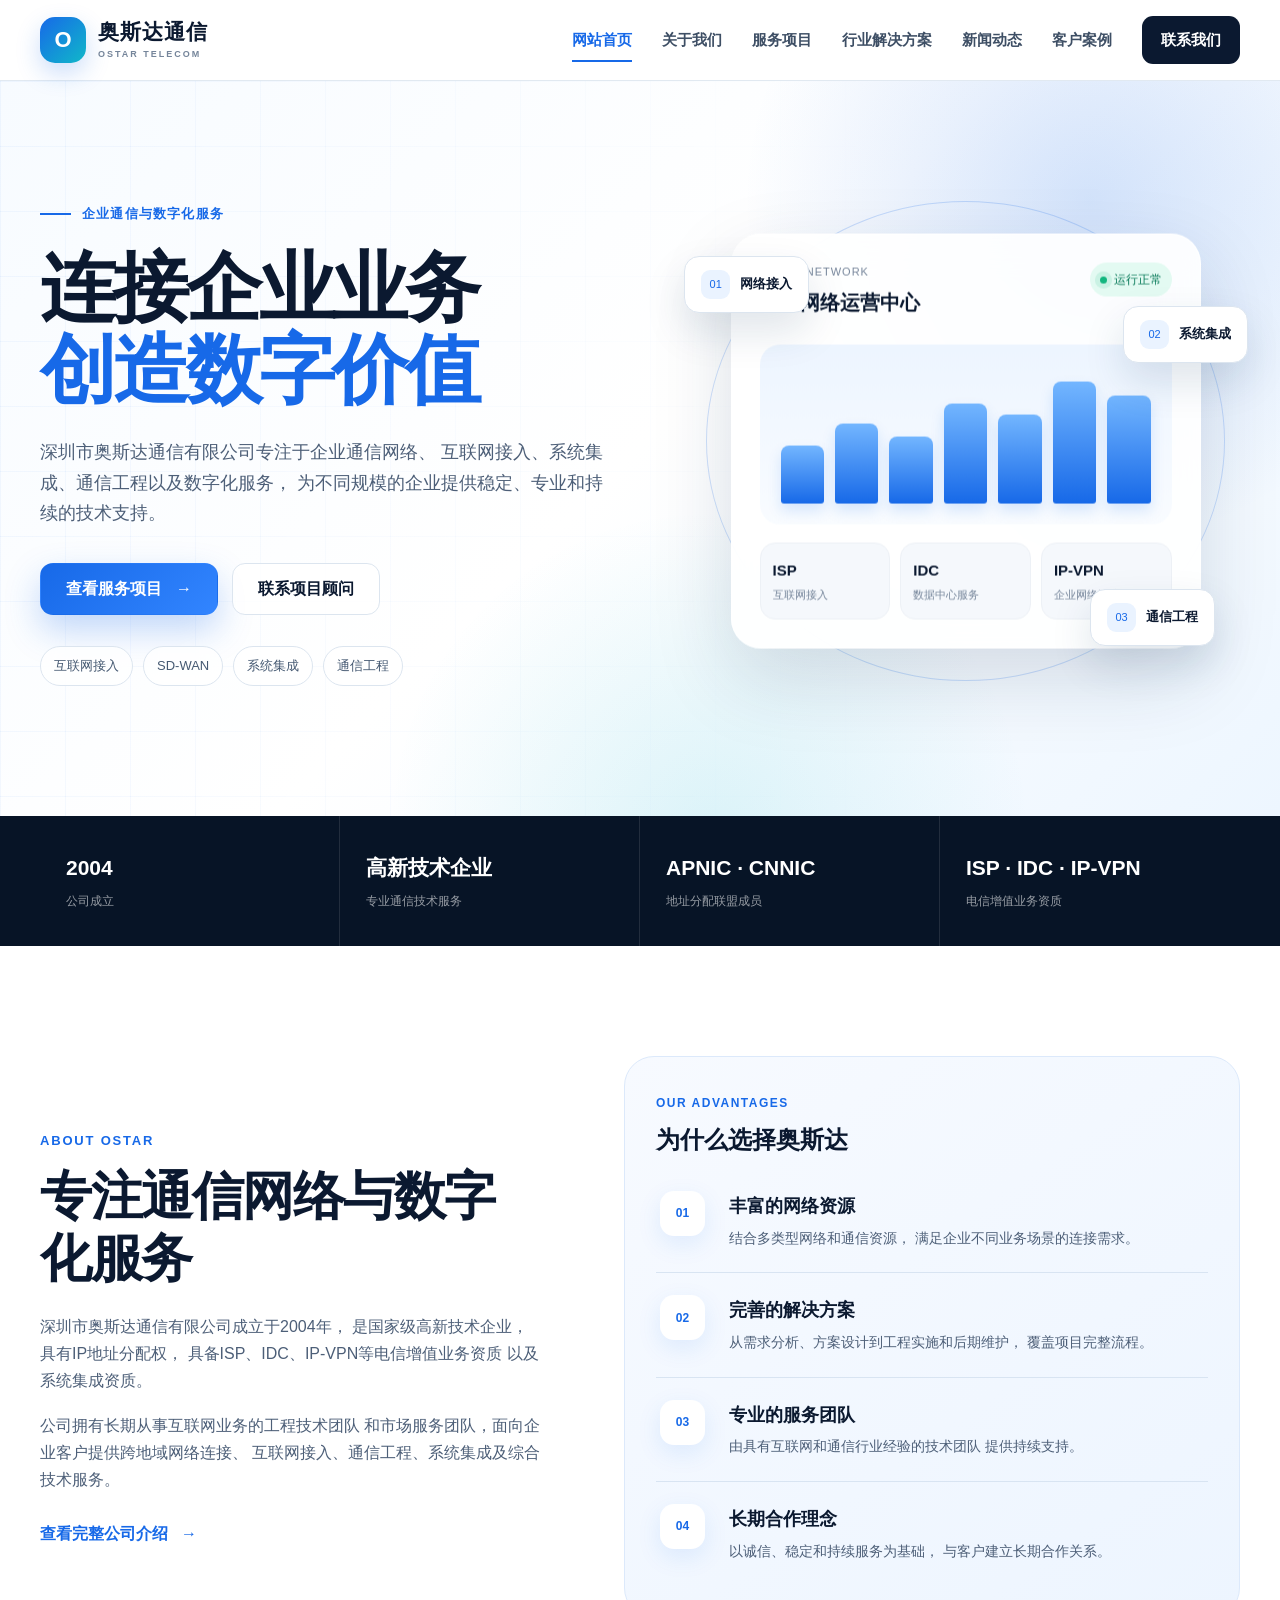
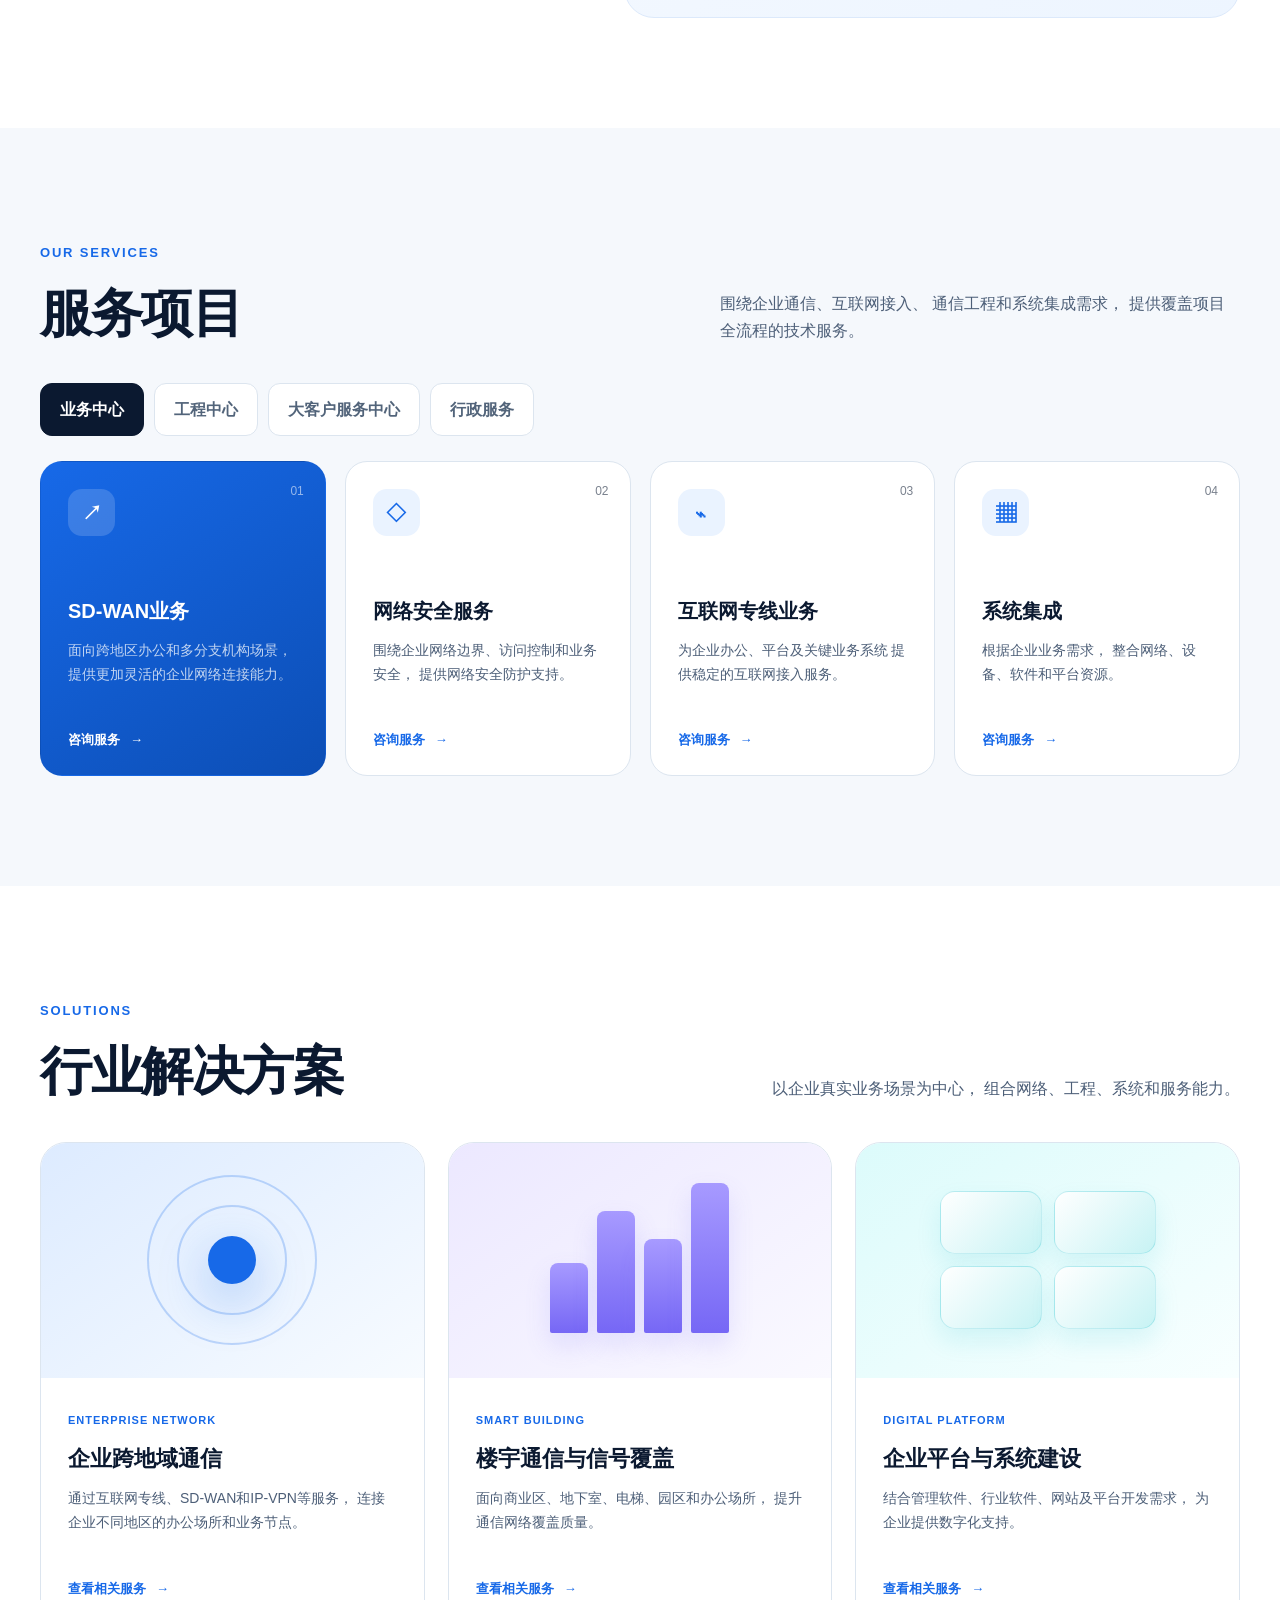
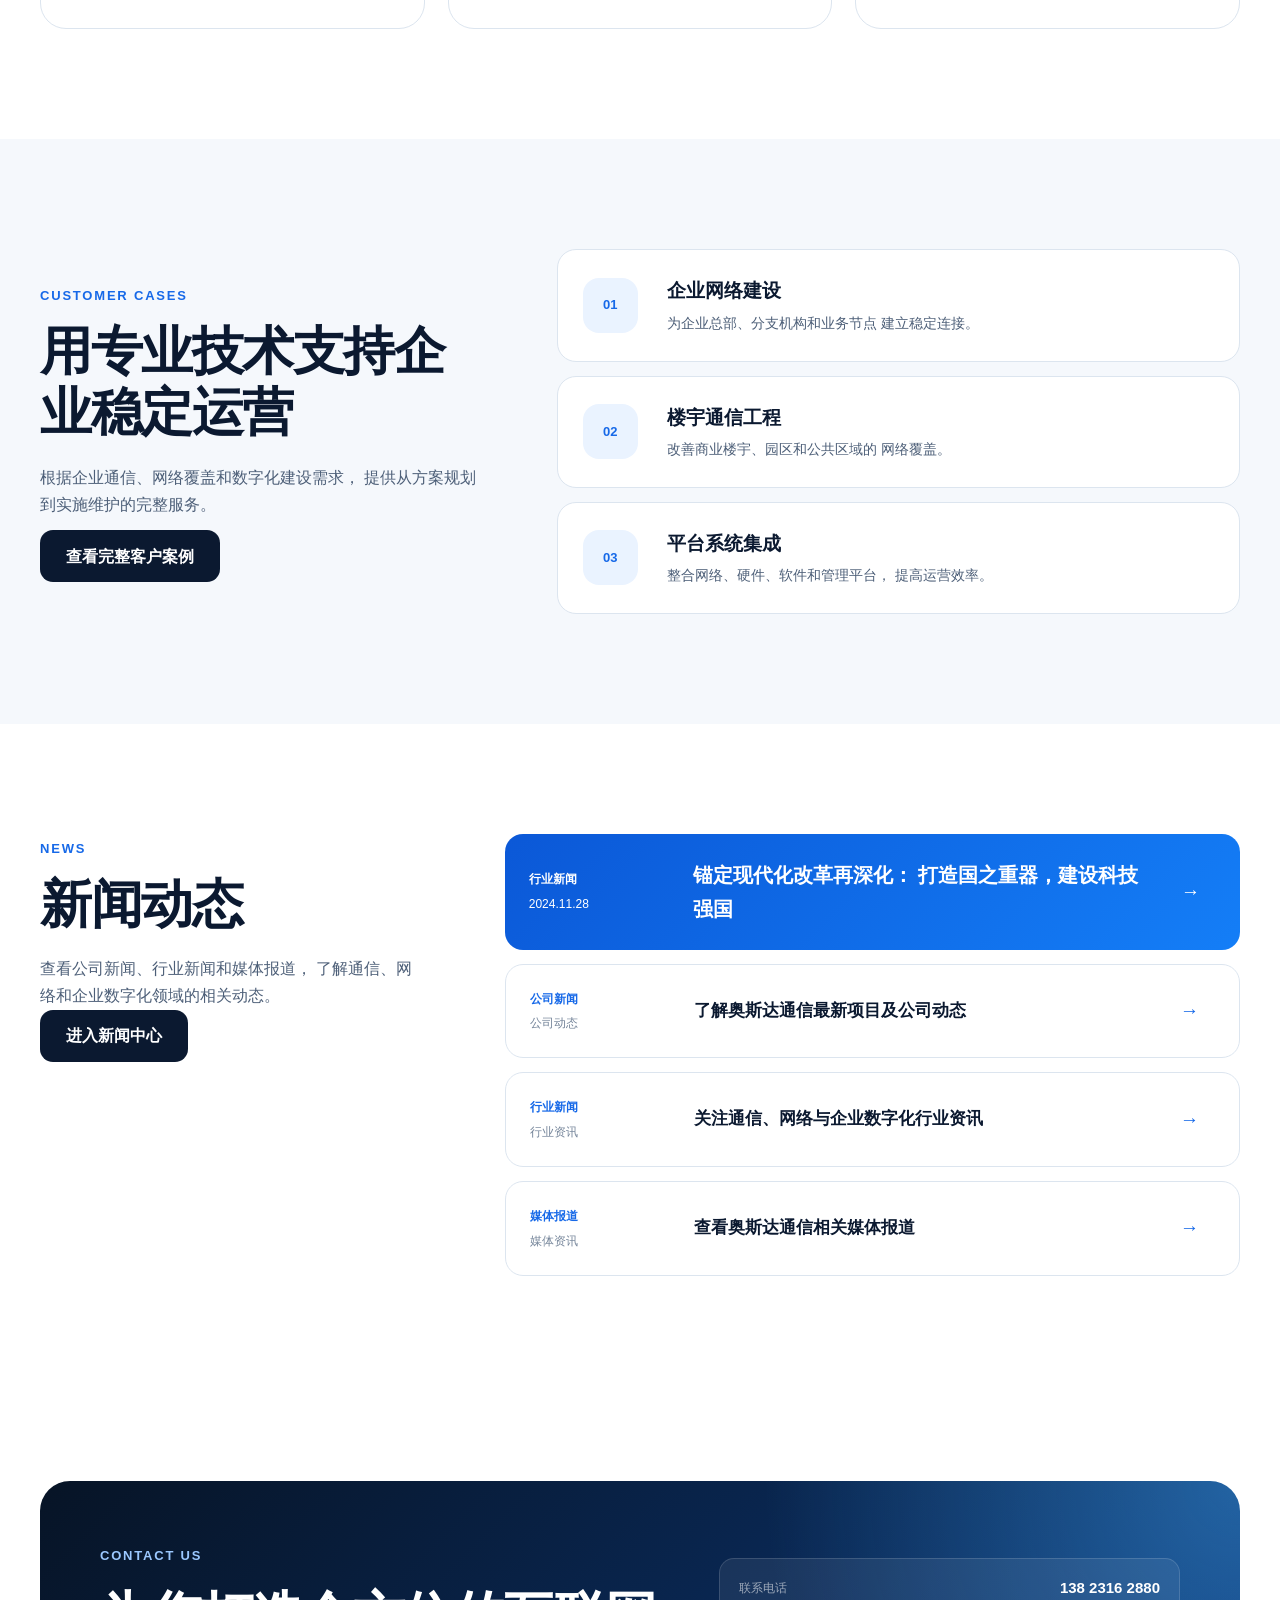
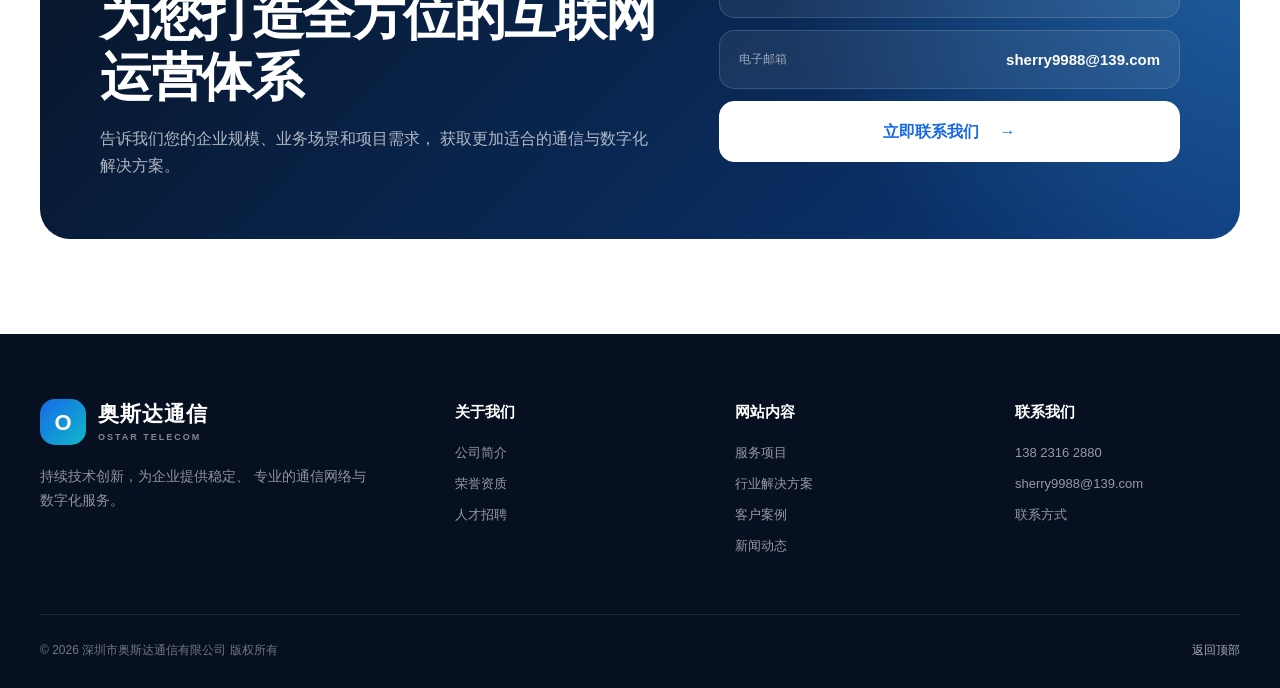
==== index.html @ 82971163 "Initial website version" ====
<!DOCTYPE html>
<html lang="zh-CN">

<head>
    <meta charset="UTF-8">

    <meta
        name="viewport"
        content="width=device-width, initial-scale=1.0"
    >

    <meta
        name="description"
        content="深圳市奥斯达通信有限公司官方网站，为企业提供通信网络、互联网接入、系统集成、通信工程及数字化服务。"
    >

    <meta
        name="keywords"
        content="奥斯达通信,互联网专线,SD-WAN,系统集成,通信工程,企业网络"
    >

    <title>深圳市奥斯达通信有限公司</title>

    <link
        rel="stylesheet"
        href="css/style.css"
    >
</head>

<body>

    <!-- 无障碍跳转链接 -->
    <a
        class="skip-link"
        href="#mainContent"
    >
        跳到主要内容
    </a>


    <!-- ========================================
         1. 顶部导航栏
    ========================================= -->

    <header class="site-header">

        <div class="container header-inner">

            <!-- Logo -->
            <a
                class="brand"
                href="index.html"
                aria-label="奥斯达通信首页"
            >
                <span class="brand-mark">O</span>

                <span class="brand-text">
                    <strong>奥斯达通信</strong>
                    <small>OSTAR TELECOM</small>
                </span>
            </a>


            <!-- 导航栏 -->
            <nav
                class="main-nav"
                id="mainNav"
                aria-label="主要导航"
            >

                <a
                    class="active"
                    href="#home"
                >
                    网站首页
                </a>

                <a href="about.html">
                    关于我们
                </a>

                <a href="#services">
                    服务项目
                </a>

                <a href="#solutions">
                    行业解决方案
                </a>

                <a href="news.html">
                    新闻动态
                </a>

                <a href="cases.html">
                    客户案例
                </a>

                <a
                    class="nav-contact"
                    href="#contact"
                >
                    联系我们
                </a>

            </nav>


            <!-- 手机端菜单按钮 -->
            <button
                class="menu-toggle"
                id="menuToggle"
                type="button"
                aria-label="打开导航菜单"
                aria-expanded="false"
                aria-controls="mainNav"
            >
                <span></span>
                <span></span>
                <span></span>
            </button>

        </div>

    </header>


    <main id="mainContent">


        <!-- ========================================
             2. 首页第一屏
        ========================================= -->

        <section
            class="hero"
            id="home"
        >

            <div class="hero-background"></div>

            <div class="container hero-layout">

                <!-- 左侧文字 -->
                <div class="hero-content">

                    <div class="hero-label">
                        <span></span>
                        企业通信与数字化服务
                    </div>

                    <h1>
                        连接企业业务
                        <br>

                        <em>创造数字价值</em>
                    </h1>

                    <p class="hero-description">
                        深圳市奥斯达通信有限公司专注于企业通信网络、
                        互联网接入、系统集成、通信工程以及数字化服务，
                        为不同规模的企业提供稳定、专业和持续的技术支持。
                    </p>

                    <div class="hero-actions">

                        <a
                            class="button button-primary"
                            href="#services"
                        >
                            查看服务项目
                            <span>→</span>
                        </a>

                        <a
                            class="button button-secondary"
                            href="#contact"
                        >
                            联系项目顾问
                        </a>

                    </div>

                    <div class="hero-tags">
                        <span>互联网接入</span>
                        <span>SD-WAN</span>
                        <span>系统集成</span>
                        <span>通信工程</span>
                    </div>

                </div>


                <!-- 右侧现代化数据面板 -->
                <div class="hero-visual">

                    <div class="visual-orbit orbit-one"></div>
                    <div class="visual-orbit orbit-two"></div>

                    <div class="network-card">

                        <div class="network-card-header">

                            <div>
                                <small>OSTAR NETWORK</small>
                                <strong>企业网络运营中心</strong>
                            </div>

                            <span class="status">
                                运行正常
                            </span>

                        </div>


                        <div class="network-chart">
                            <span style="--height: 42%;"></span>
                            <span style="--height: 58%;"></span>
                            <span style="--height: 48%;"></span>
                            <span style="--height: 72%;"></span>
                            <span style="--height: 64%;"></span>
                            <span style="--height: 88%;"></span>
                            <span style="--height: 78%;"></span>
                        </div>


                        <div class="network-metrics">

                            <div>
                                <strong>ISP</strong>
                                <span>互联网接入</span>
                            </div>

                            <div>
                                <strong>IDC</strong>
                                <span>数据中心服务</span>
                            </div>

                            <div>
                                <strong>IP-VPN</strong>
                                <span>企业网络连接</span>
                            </div>

                        </div>

                    </div>


                    <div class="floating-card floating-card-one">
                        <span>01</span>
                        <strong>网络接入</strong>
                    </div>

                    <div class="floating-card floating-card-two">
                        <span>02</span>
                        <strong>系统集成</strong>
                    </div>

                    <div class="floating-card floating-card-three">
                        <span>03</span>
                        <strong>通信工程</strong>
                    </div>

                </div>

            </div>

        </section>


        <!-- ========================================
             3. 公司核心信息
        ========================================= -->

        <section
            class="company-data"
            aria-label="公司核心信息"
        >

            <div class="container company-data-grid">

                <div class="data-item">
                    <strong>2004</strong>
                    <span>公司成立</span>
                </div>

                <div class="data-item">
                    <strong>高新技术企业</strong>
                    <span>专业通信技术服务</span>
                </div>

                <div class="data-item">
                    <strong>APNIC · CNNIC</strong>
                    <span>地址分配联盟成员</span>
                </div>

                <div class="data-item">
                    <strong>ISP · IDC · IP-VPN</strong>
                    <span>电信增值业务资质</span>
                </div>

            </div>

        </section>


        <!-- ========================================
             4. 关于我们
        ========================================= -->

        <section
            class="section about-section"
            id="about"
        >

            <div class="container about-layout">

                <div class="section-content reveal">

                    <span class="section-label">
                        ABOUT OSTAR
                    </span>

                    <h2>
                        专注通信网络与数字化服务
                    </h2>

                    <p>
                        深圳市奥斯达通信有限公司成立于2004年，
                        是国家级高新技术企业，具有IP地址分配权，
                        具备ISP、IDC、IP-VPN等电信增值业务资质
                        以及系统集成资质。
                    </p>

                    <p>
                        公司拥有长期从事互联网业务的工程技术团队
                        和市场服务团队，面向企业客户提供跨地域网络连接、
                        互联网接入、通信工程、系统集成及综合技术服务。
                    </p>

                    <a
                        class="text-link"
                        href="about.html"
                    >
                        查看完整公司介绍
                        <span>→</span>
                    </a>

                </div>


                <div class="advantage-panel reveal">

                    <div class="panel-heading">
                        <span>OUR ADVANTAGES</span>
                        <h3>为什么选择奥斯达</h3>
                    </div>

                    <article class="advantage-item">

                        <span class="advantage-number">01</span>

                        <div>
                            <h4>丰富的网络资源</h4>

                            <p>
                                结合多类型网络和通信资源，
                                满足企业不同业务场景的连接需求。
                            </p>
                        </div>

                    </article>

                    <article class="advantage-item">

                        <span class="advantage-number">02</span>

                        <div>
                            <h4>完善的解决方案</h4>

                            <p>
                                从需求分析、方案设计到工程实施和后期维护，
                                覆盖项目完整流程。
                            </p>
                        </div>

                    </article>

                    <article class="advantage-item">

                        <span class="advantage-number">03</span>

                        <div>
                            <h4>专业的服务团队</h4>

                            <p>
                                由具有互联网和通信行业经验的技术团队
                                提供持续支持。
                            </p>
                        </div>

                    </article>

                    <article class="advantage-item">

                        <span class="advantage-number">04</span>

                        <div>
                            <h4>长期合作理念</h4>

                            <p>
                                以诚信、稳定和持续服务为基础，
                                与客户建立长期合作关系。
                            </p>
                        </div>

                    </article>

                </div>

            </div>

        </section>


        <!-- ========================================
             5. 服务项目
        ========================================= -->

        <section
            class="section services-section"
            id="services"
        >

            <div class="container">

                <div class="section-header reveal">

                    <div>
                        <span class="section-label">
                            OUR SERVICES
                        </span>

                        <h2>服务项目</h2>
                    </div>

                    <p>
                        围绕企业通信、互联网接入、
                        通信工程和系统集成需求，
                        提供覆盖项目全流程的技术服务。
                    </p>

                </div>


                <!-- 服务分类按钮 -->
                <div
                    class="service-tabs reveal"
                    role="tablist"
                    aria-label="服务项目分类"
                >

                    <button
                        class="service-tab active"
                        type="button"
                        role="tab"
                        data-tab="business"
                        aria-selected="true"
                    >
                        业务中心
                    </button>

                    <button
                        class="service-tab"
                        type="button"
                        role="tab"
                        data-tab="engineering"
                        aria-selected="false"
                    >
                        工程中心
                    </button>

                    <button
                        class="service-tab"
                        type="button"
                        role="tab"
                        data-tab="customer"
                        aria-selected="false"
                    >
                        大客户服务中心
                    </button>

                    <button
                        class="service-tab"
                        type="button"
                        role="tab"
                        data-tab="administration"
                        aria-selected="false"
                    >
                        行政服务
                    </button>

                </div>


                <!-- 业务中心 -->
                <div
                    class="service-panel active"
                    id="business"
                    role="tabpanel"
                >

                    <article class="service-card featured-card reveal">

                        <span class="service-number">01</span>

                        <div class="service-icon">↗</div>

                        <h3>SD-WAN业务</h3>

                        <p>
                            面向跨地区办公和多分支机构场景，
                            提供更加灵活的企业网络连接能力。
                        </p>

                        <a href="#contact">
                            咨询服务
                            <span>→</span>
                        </a>

                    </article>

                    <article class="service-card reveal">

                        <span class="service-number">02</span>

                        <div class="service-icon">◇</div>

                        <h3>网络安全服务</h3>

                        <p>
                            围绕企业网络边界、访问控制和业务安全，
                            提供网络安全防护支持。
                        </p>

                        <a href="#contact">
                            咨询服务
                            <span>→</span>
                        </a>

                    </article>

                    <article class="service-card reveal">

                        <span class="service-number">03</span>

                        <div class="service-icon">⌁</div>

                        <h3>互联网专线业务</h3>

                        <p>
                            为企业办公、平台及关键业务系统
                            提供稳定的互联网接入服务。
                        </p>

                        <a href="#contact">
                            咨询服务
                            <span>→</span>
                        </a>

                    </article>

                    <article class="service-card reveal">

                        <span class="service-number">04</span>

                        <div class="service-icon">▦</div>

                        <h3>系统集成</h3>

                        <p>
                            根据企业业务需求，
                            整合网络、设备、软件和平台资源。
                        </p>

                        <a href="#contact">
                            咨询服务
                            <span>→</span>
                        </a>

                    </article>

                </div>


                <!-- 工程中心 -->
                <div
                    class="service-panel"
                    id="engineering"
                    role="tabpanel"
                    hidden
                >

                    <article class="service-card featured-card">

                        <span class="service-number">01</span>

                        <div class="service-icon">⌂</div>

                        <h3>智能楼宇系统集成</h3>

                        <p>
                            围绕楼宇网络、弱电及智能化系统，
                            提供整体规划和工程实施。
                        </p>

                        <a href="#contact">
                            咨询项目
                            <span>→</span>
                        </a>

                    </article>

                    <article class="service-card">

                        <span class="service-number">02</span>

                        <div class="service-icon">◉</div>

                        <h3>室内通信覆盖</h3>

                        <p>
                            针对地下室、电梯、商业区及办公区域，
                            优化通信信号覆盖。
                        </p>

                        <a href="#contact">
                            咨询项目
                            <span>→</span>
                        </a>

                    </article>

                    <article class="service-card">

                        <span class="service-number">03</span>

                        <div class="service-icon">◇</div>

                        <h3>网络工程实施</h3>

                        <p>
                            提供现场勘察、方案设计、
                            工程施工和系统调试服务。
                        </p>

                        <a href="#contact">
                            咨询项目
                            <span>→</span>
                        </a>

                    </article>

                    <article class="service-card">

                        <span class="service-number">04</span>

                        <div class="service-icon">◎</div>

                        <h3>通信系统维护</h3>

                        <p>
                            通过巡检、故障处理和持续优化，
                            保障通信系统稳定运行。
                        </p>

                        <a href="#contact">
                            咨询项目
                            <span>→</span>
                        </a>

                    </article>

                </div>


                <!-- 大客户服务中心 -->
                <div
                    class="service-panel"
                    id="customer"
                    role="tabpanel"
                    hidden
                >

                    <article class="service-card featured-card">

                        <span class="service-number">01</span>

                        <div class="service-icon">⌘</div>

                        <h3>技术咨询与培训</h3>

                        <p>
                            围绕通信网络、系统平台和企业数字化能力，
                            提供技术咨询服务。
                        </p>

                        <a href="#contact">
                            了解服务
                            <span>→</span>
                        </a>

                    </article>

                    <article class="service-card">

                        <span class="service-number">02</span>

                        <div class="service-icon">✦</div>

                        <h3>服务咨询与培训</h3>

                        <p>
                            帮助企业完善客户服务流程、
                            项目管理和交付标准。
                        </p>

                        <a href="#contact">
                            了解服务
                            <span>→</span>
                        </a>

                    </article>

                    <article class="service-card">

                        <span class="service-number">03</span>

                        <div class="service-icon">↗</div>

                        <h3>销售咨询与培训</h3>

                        <p>
                            结合通信和数字化业务场景，
                            提供销售能力支持。
                        </p>

                        <a href="#contact">
                            了解服务
                            <span>→</span>
                        </a>

                    </article>

                    <article class="service-card">

                        <span class="service-number">04</span>

                        <div class="service-icon">★</div>

                        <h3>大客户专项服务</h3>

                        <p>
                            面向重点客户提供项目协同、
                            持续沟通和定制化支持。
                        </p>

                        <a href="#contact">
                            了解服务
                            <span>→</span>
                        </a>

                    </article>

                </div>


                <!-- 行政服务 -->
                <div
                    class="service-panel"
                    id="administration"
                    role="tabpanel"
                    hidden
                >

                    <article class="service-card featured-card">

                        <span class="service-number">01</span>

                        <div class="service-icon">¥</div>

                        <h3>计费营账</h3>

                        <p>
                            围绕业务计费、账务处理和运营管理，
                            提供行政支持服务。
                        </p>

                        <a href="#contact">
                            了解服务
                            <span>→</span>
                        </a>

                    </article>

                    <article class="service-card">

                        <span class="service-number">02</span>

                        <div class="service-icon">人</div>

                        <h3>人力服务</h3>

                        <p>
                            根据企业和项目运营需求，
                            提供相应的人力资源支持。
                        </p>

                        <a href="#contact">
                            了解服务
                            <span>→</span>
                        </a>

                    </article>

                    <article class="service-card">

                        <span class="service-number">03</span>

                        <div class="service-icon">▤</div>

                        <h3>运营支持</h3>

                        <p>
                            支持日常业务流程、资料管理
                            以及跨部门项目协调。
                        </p>

                        <a href="#contact">
                            了解服务
                            <span>→</span>
                        </a>

                    </article>

                    <article class="service-card">

                        <span class="service-number">04</span>

                        <div class="service-icon">✓</div>

                        <h3>综合行政服务</h3>

                        <p>
                            根据企业和项目实际需求，
                            提供规范、灵活的行政协作。
                        </p>

                        <a href="#contact">
                            了解服务
                            <span>→</span>
                        </a>

                    </article>

                </div>

            </div>

        </section>


        <!-- ========================================
             6. 行业解决方案
        ========================================= -->

        <section
            class="section solutions-section"
            id="solutions"
        >

            <div class="container">

                <div class="section-header reveal">

                    <div>
                        <span class="section-label">
                            SOLUTIONS
                        </span>

                        <h2>行业解决方案</h2>
                    </div>

                    <p>
                        以企业真实业务场景为中心，
                        组合网络、工程、系统和服务能力。
                    </p>

                </div>


                <div class="solution-grid">

                    <article class="solution-card solution-blue reveal">

                        <div class="solution-visual">
                            <span></span>
                            <span></span>
                            <span></span>
                        </div>

                        <div class="solution-content">

                            <small>ENTERPRISE NETWORK</small>

                            <h3>企业跨地域通信</h3>

                            <p>
                                通过互联网专线、SD-WAN和IP-VPN等服务，
                                连接企业不同地区的办公场所和业务节点。
                            </p>

                            <a href="#contact">
                                查看相关服务
                                <span>→</span>
                            </a>

                        </div>

                    </article>


                    <article class="solution-card solution-purple reveal">

                        <div class="solution-visual building-visual">
                            <i></i>
                            <i></i>
                            <i></i>
                            <i></i>
                        </div>

                        <div class="solution-content">

                            <small>SMART BUILDING</small>

                            <h3>楼宇通信与信号覆盖</h3>

                            <p>
                                面向商业区、地下室、电梯、园区和办公场所，
                                提升通信网络覆盖质量。
                            </p>

                            <a href="#contact">
                                查看相关服务
                                <span>→</span>
                            </a>

                        </div>

                    </article>


                    <article class="solution-card solution-cyan reveal">

                        <div class="solution-visual platform-visual">
                            <b></b>
                            <b></b>
                            <b></b>
                            <b></b>
                        </div>

                        <div class="solution-content">

                            <small>DIGITAL PLATFORM</small>

                            <h3>企业平台与系统建设</h3>

                            <p>
                                结合管理软件、行业软件、网站及平台开发需求，
                                为企业提供数字化支持。
                            </p>

                            <a href="#contact">
                                查看相关服务
                                <span>→</span>
                            </a>

                        </div>

                    </article>

                </div>

            </div>

        </section>


        <!-- ========================================
             7. 客户案例
        ========================================= -->

        <section
            class="section cases-section"
            id="cases"
        >

            <div class="container cases-layout">

                <div class="cases-introduction reveal">

                    <span class="section-label">
                        CUSTOMER CASES
                    </span>

                    <h2>
                        用专业技术支持企业稳定运营
                    </h2>

                    <p>
                        根据企业通信、网络覆盖和数字化建设需求，
                        提供从方案规划到实施维护的完整服务。
                    </p>

                    <a
                        class="button button-dark"
                        href="cases.html"
                    >
                        查看完整客户案例
                    </a>

                </div>


                <div class="case-summary reveal">

                    <article>
                        <span>01</span>

                        <div>
                            <h3>企业网络建设</h3>

                            <p>
                                为企业总部、分支机构和业务节点
                                建立稳定连接。
                            </p>
                        </div>
                    </article>

                    <article>
                        <span>02</span>

                        <div>
                            <h3>楼宇通信工程</h3>

                            <p>
                                改善商业楼宇、园区和公共区域的
                                网络覆盖。
                            </p>
                        </div>
                    </article>

                    <article>
                        <span>03</span>

                        <div>
                            <h3>平台系统集成</h3>

                            <p>
                                整合网络、硬件、软件和管理平台，
                                提高运营效率。
                            </p>
                        </div>
                    </article>

                </div>

            </div>

        </section>


        <!-- ========================================
             8. 新闻动态
        ========================================= -->

        <section
            class="section news-section"
            id="news"
        >

            <div class="container news-layout">

                <div class="news-introduction reveal">

                    <span class="section-label">
                        NEWS
                    </span>

                    <h2>新闻动态</h2>

                    <p>
                        查看公司新闻、行业新闻和媒体报道，
                        了解通信、网络和企业数字化领域的相关动态。
                    </p>

                    <a
                        class="button button-dark"
                        href="news.html"
                    >
                        进入新闻中心
                    </a>

                </div>


                <div class="news-list reveal">

                    <!-- 重点新闻 -->
                    <a
                        class="news-item news-featured"
                        href="news.html#featuredArticle"
                    >

                        <div class="news-meta">
                            <span>行业新闻</span>

                            <time datetime="2024-11-28">
                                2024.11.28
                            </time>
                        </div>

                        <h3>
                            锚定现代化改革再深化：
                            打造国之重器，建设科技强国
                        </h3>

                        <strong>→</strong>

                    </a>


                    <!-- 公司新闻 -->
                    <a
                        class="news-item"
                        href="news.html#companyArticle"
                    >

                        <div class="news-meta">
                            <span>公司新闻</span>
                            <time>公司动态</time>
                        </div>

                        <h3>
                            了解奥斯达通信最新项目及公司动态
                        </h3>

                        <strong>→</strong>

                    </a>


                    <!-- 行业新闻 -->
                    <a
                        class="news-item"
                        href="news.html#satelliteArticle"
                    >

                        <div class="news-meta">
                            <span>行业新闻</span>
                            <time>行业资讯</time>
                        </div>

                        <h3>
                            关注通信、网络与企业数字化行业资讯
                        </h3>

                        <strong>→</strong>

                    </a>


                    <!-- 媒体报道 -->
                    <a
                        class="news-item"
                        href="news.html#mediaArticle"
                    >

                        <div class="news-meta">
                            <span>媒体报道</span>
                            <time>媒体资讯</time>
                        </div>

                        <h3>
                            查看奥斯达通信相关媒体报道
                        </h3>

                        <strong>→</strong>

                    </a>

                </div>

            </div>

        </section>


        <!-- ========================================
             9. 联系我们
        ========================================= -->

        <section
            class="contact-section"
            id="contact"
        >

            <div class="container contact-box reveal">

                <div class="contact-content">

                    <span class="section-label section-label-light">
                        CONTACT US
                    </span>

                    <h2>
                        为您打造全方位的互联网运营体系
                    </h2>

                    <p>
                        告诉我们您的企业规模、业务场景和项目需求，
                        获取更加适合的通信与数字化解决方案。
                    </p>

                </div>


                <div class="contact-information">

                    <a href="tel:13823162880">

                        <small>联系电话</small>

                        <strong>
                            138 2316 2880
                        </strong>

                    </a>


                    <a href="mailto:sherry9988@139.com">

                        <small>电子邮箱</small>

                        <strong>
                            sherry9988@139.com
                        </strong>

                    </a>


                    <a
                        class="contact-link"
                        href="mailto:sherry9988@139.com"
                    >
                        立即联系我们
                        <span>→</span>
                    </a>

                </div>

            </div>

        </section>

    </main>


    <!-- ========================================
         10. 网站底部
    ========================================= -->

    <footer class="site-footer">

        <div class="container footer-grid">

            <div class="footer-brand">

                <a
                    class="brand footer-logo"
                    href="index.html"
                >
                    <span class="brand-mark">O</span>

                    <span class="brand-text">
                        <strong>奥斯达通信</strong>
                        <small>OSTAR TELECOM</small>
                    </span>
                </a>

                <p>
                    持续技术创新，为企业提供稳定、
                    专业的通信网络与数字化服务。
                </p>

            </div>


            <div class="footer-column">

                <h3>关于我们</h3>

                <a href="about.html#companyProfile">
                    公司简介
                </a>

                <a href="about.html#honors">
                    荣誉资质
                </a>

                <a href="about.html#careers">
                    人才招聘
                </a>

            </div>


            <div class="footer-column">

                <h3>网站内容</h3>

                <a href="#services">
                    服务项目
                </a>

                <a href="#solutions">
                    行业解决方案
                </a>

                <a href="cases.html">
                    客户案例
                </a>

                <a href="news.html">
                    新闻动态
                </a>

            </div>


            <div class="footer-column">

                <h3>联系我们</h3>

                <a href="tel:13823162880">
                    138 2316 2880
                </a>

                <a href="mailto:sherry9988@139.com">
                    sherry9988@139.com
                </a>

                <a href="#contact">
                    联系方式
                </a>

            </div>

        </div>


        <div class="container footer-bottom">

            <p>
                ©
                <span id="currentYear">2026</span>
                深圳市奥斯达通信有限公司 版权所有
            </p>

            <div>
                <a href="#home">
                    返回顶部
                </a>
            </div>

        </div>

    </footer>


    <!-- 网站交互脚本 -->
    <script
        src="js/main.js"
        defer
    ></script>

</body>

</html>
---- css/style.css ----
/* ==================================================
   1. 网站全局变量
================================================== */

:root {
    --primary: #1769e8;
    --primary-dark: #0c4eb5;
    --primary-light: #eaf3ff;

    --cyan: #10b8c9;
    --purple: #7667f5;

    --text-dark: #0b1930;
    --text-normal: #4d5f78;
    --text-light: #75859a;

    --background: #ffffff;
    --background-light: #f5f8fc;
    --background-dark: #071426;

    --border: #dce5ef;

    --container-width: 1200px;

    --radius-small: 10px;
    --radius-medium: 18px;
    --radius-large: 28px;

    --shadow-small:
        0 10px 30px rgba(15, 39, 76, 0.08);

    --shadow-large:
        0 30px 80px rgba(15, 39, 76, 0.15);
}


/* ==================================================
   2. 清除浏览器默认样式
================================================== */

* {
    margin: 0;
    padding: 0;
    box-sizing: border-box;
}

html {
    scroll-behavior: smooth;
}

body {
    min-width: 320px;

    font-family:
        "Microsoft YaHei",
        "PingFang SC",
        "Noto Sans SC",
        Arial,
        sans-serif;

    color: var(--text-dark);
    background: var(--background);
    line-height: 1.7;
    overflow-x: hidden;
}

a {
    color: inherit;
    text-decoration: none;
}

button {
    font: inherit;
}

img {
    display: block;
    max-width: 100%;
}

[hidden] {
    display: none !important;
}


/* ==================================================
   3. 公共容器
================================================== */

.container {
    width: min(
        var(--container-width),
        calc(100% - 48px)
    );

    margin: 0 auto;
}

.section {
    padding: 110px 0;
}

.skip-link {
    position: fixed;
    top: -80px;
    left: 20px;
    z-index: 9999;

    padding: 12px 18px;

    color: white;
    background: var(--primary);
    border-radius: 10px;

    transition: top 0.2s ease;
}

.skip-link:focus {
    top: 20px;
}


/* ==================================================
   4. 公共标题
================================================== */

.section-label {
    display: inline-block;
    margin-bottom: 14px;

    color: var(--primary);

    font-size: 13px;
    font-weight: 800;
    letter-spacing: 1.8px;
}

.section-label-light {
    color: #9bc8ff;
}

.section-content h2,
.section-header h2,
.cases-introduction h2,
.news-introduction h2,
.contact-content h2 {
    font-size: clamp(34px, 4.5vw, 52px);
    line-height: 1.18;
    letter-spacing: -1.5px;
}

.section-content p,
.section-header p,
.cases-introduction p,
.news-introduction p {
    color: var(--text-normal);
    font-size: 16px;
}


/* ==================================================
   5. 公共按钮
================================================== */

.button {
    display: inline-flex;
    align-items: center;
    justify-content: center;
    gap: 14px;

    min-height: 52px;
    padding: 0 25px;

    border: 1px solid transparent;
    border-radius: 13px;

    font-weight: 700;

    transition:
        transform 0.25s ease,
        background 0.25s ease,
        box-shadow 0.25s ease;
}

.button:hover {
    transform: translateY(-3px);
}

.button-primary {
    color: white;

    background:
        linear-gradient(
            135deg,
            var(--primary),
            #3285ff
        );

    box-shadow:
        0 15px 35px rgba(23, 105, 232, 0.26);
}

.button-primary:hover {
    background:
        linear-gradient(
            135deg,
            var(--primary-dark),
            var(--primary)
        );
}

.button-secondary {
    color: var(--text-dark);
    background: rgba(255, 255, 255, 0.8);
    border-color: var(--border);
}

.button-secondary:hover {
    background: white;
    box-shadow: var(--shadow-small);
}

.button-dark {
    color: white;
    background: var(--text-dark);
}

.button-dark:hover {
    background: var(--primary);
}


/* ==================================================
   6. 顶部导航栏
================================================== */

.site-header {
    position: sticky;
    top: 0;
    z-index: 1000;

    background: rgba(255, 255, 255, 0.9);

    border-bottom:
        1px solid rgba(220, 229, 239, 0.85);

    backdrop-filter: blur(18px);
}

.header-inner {
    position: relative;

    height: 80px;

    display: flex;
    align-items: center;
    justify-content: space-between;
}


/* Logo */

.brand {
    display: inline-flex;
    align-items: center;
    gap: 12px;
}

.brand-mark {
    width: 46px;
    height: 46px;

    display: grid;
    place-items: center;

    color: white;

    background:
        linear-gradient(
            135deg,
            var(--primary),
            var(--cyan)
        );

    border-radius: 15px;

    font-size: 22px;
    font-weight: 900;

    box-shadow:
        0 10px 25px rgba(23, 105, 232, 0.22);
}

.brand-text {
    display: flex;
    flex-direction: column;
    line-height: 1.15;
}

.brand-text strong {
    font-size: 21px;
    letter-spacing: 1px;
}

.brand-text small {
    margin-top: 5px;

    color: var(--text-light);

    font-size: 9px;
    font-weight: 700;
    letter-spacing: 2px;
}


/* 导航菜单 */

.main-nav {
    display: flex;
    align-items: center;
    gap: 30px;
}

.main-nav > a {
    position: relative;

    padding: 29px 0;

    color: #3e4f65;

    font-size: 15px;
    font-weight: 600;

    transition: color 0.2s ease;
}

.main-nav > a:not(.nav-contact)::after {
    content: "";

    position: absolute;
    left: 0;
    right: 100%;
    bottom: 20px;

    height: 2px;

    background: var(--primary);

    transition: right 0.25s ease;
}

.main-nav > a:hover,
.main-nav > a.active {
    color: var(--primary);
}

.main-nav > a:hover::after,
.main-nav > a.active::after {
    right: 0;
}

.main-nav .nav-contact {
    padding: 11px 19px;

    color: white;
    background: var(--text-dark);

    border-radius: 11px;
}

.main-nav .nav-contact:hover {
    color: white;
    background: var(--primary);
}


/* 手机菜单按钮 */

.menu-toggle {
    display: none;

    width: 46px;
    height: 46px;
    padding: 11px;

    background: white;
    border: 1px solid var(--border);
    border-radius: 12px;

    cursor: pointer;
}

.menu-toggle span {
    display: block;

    width: 100%;
    height: 2px;
    margin: 5px 0;

    background: var(--text-dark);

    transition:
        transform 0.25s ease,
        opacity 0.25s ease;
}


/* ==================================================
   7. 首页第一屏
================================================== */

.hero {
    position: relative;

    min-height: 700px;
    padding: 105px 0 120px;

    overflow: hidden;

    background:
        linear-gradient(
            135deg,
            #f7fbff 0%,
            #ffffff 50%,
            #edf6ff 100%
        );
}

.hero-background {
    position: absolute;
    inset: 0;
    pointer-events: none;

    background-image:
        linear-gradient(
            rgba(23, 105, 232, 0.045) 1px,
            transparent 1px
        ),
        linear-gradient(
            90deg,
            rgba(23, 105, 232, 0.045) 1px,
            transparent 1px
        );

    background-size: 65px 65px;

    mask-image:
        linear-gradient(
            to right,
            black,
            transparent 70%
        );
}

.hero::before {
    content: "";

    position: absolute;
    top: -240px;
    right: -170px;

    width: 720px;
    height: 720px;

    background:
        radial-gradient(
            circle,
            rgba(23, 105, 232, 0.18),
            rgba(23, 105, 232, 0) 68%
        );

    border-radius: 50%;
}

.hero::after {
    content: "";

    position: absolute;
    left: 30%;
    bottom: -340px;

    width: 650px;
    height: 650px;

    background:
        radial-gradient(
            circle,
            rgba(16, 184, 201, 0.12),
            rgba(16, 184, 201, 0) 70%
        );

    border-radius: 50%;
}

.hero-layout {
    position: relative;
    z-index: 2;

    display: grid;
    grid-template-columns: 1.02fr 0.98fr;
    align-items: center;
    gap: 80px;
}


/* 第一屏左侧 */

.hero-label {
    display: inline-flex;
    align-items: center;
    gap: 11px;

    color: var(--primary);

    font-size: 13px;
    font-weight: 800;
    letter-spacing: 1.2px;
}

.hero-label span {
    width: 31px;
    height: 2px;

    background: var(--primary);
}

.hero h1 {
    margin: 22px 0 26px;

    font-size: clamp(48px, 6vw, 76px);
    line-height: 1.08;
    letter-spacing: -3px;
}

.hero h1 em {
    color: var(--primary);
    font-style: normal;
}

.hero-description {
    max-width: 650px;
    margin-bottom: 34px;

    color: var(--text-normal);

    font-size: 18px;
}

.hero-actions {
    display: flex;
    flex-wrap: wrap;
    gap: 14px;
}

.hero-tags {
    display: flex;
    flex-wrap: wrap;
    gap: 10px;

    margin-top: 31px;
}

.hero-tags span {
    padding: 8px 13px;

    color: #455972;
    background: rgba(255, 255, 255, 0.75);

    border: 1px solid var(--border);
    border-radius: 999px;

    font-size: 13px;

    backdrop-filter: blur(10px);
}


/* 第一屏右侧 */

.hero-visual {
    position: relative;

    min-height: 510px;
}

.visual-orbit {
    position: absolute;

    border:
        1px solid rgba(23, 105, 232, 0.2);

    border-radius: 50%;
}

.orbit-one {
    inset: 15px;
}

.orbit-two {
    inset: 80px;

    border-color:
        rgba(16, 184, 201, 0.24);
}


/* 中间网络面板 */

.network-card {
    position: absolute;
    top: 50%;
    left: 50%;

    width: min(100%, 470px);
    padding: 28px;

    background: rgba(255, 255, 255, 0.91);

    border:
        1px solid rgba(255, 255, 255, 0.96);

    border-radius: 30px;

    box-shadow: var(--shadow-large);

    backdrop-filter: blur(18px);

    transform: translate(-50%, -50%);
}

.network-card-header {
    display: flex;
    align-items: flex-start;
    justify-content: space-between;
    gap: 20px;
}

.network-card-header small {
    display: block;

    color: var(--text-light);

    font-size: 11px;
    letter-spacing: 1px;
}

.network-card-header strong {
    display: block;
    margin-top: 4px;

    font-size: 20px;
}

.status {
    display: inline-flex;
    align-items: center;
    gap: 7px;

    padding: 7px 10px;

    color: #087a59;
    background: #e3faf2;

    border-radius: 999px;

    font-size: 12px;
    white-space: nowrap;
}

.status::before {
    content: "";

    width: 7px;
    height: 7px;

    background: #13b67f;
    border-radius: 50%;

    box-shadow:
        0 0 0 5px rgba(19, 182, 127, 0.12);
}


/* 柱状图 */

.network-chart {
    height: 180px;

    display: flex;
    align-items: flex-end;
    gap: 11px;

    margin: 25px 0 18px;
    padding: 21px;

    background:
        linear-gradient(
            180deg,
            #edf5ff,
            #f9fcff
        );

    border-radius: 20px;
}

.network-chart span {
    flex: 1;

    height: var(--height);

    background:
        linear-gradient(
            180deg,
            #73b6ff,
            var(--primary)
        );

    border-radius: 8px 8px 3px 3px;

    box-shadow:
        0 7px 14px rgba(23, 105, 232, 0.15);
}


/* 面板底部数据 */

.network-metrics {
    display: grid;
    grid-template-columns: repeat(3, 1fr);
    gap: 10px;
}

.network-metrics div {
    padding: 14px 12px;

    background: #f5f8fc;
    border: 1px solid #edf1f6;
    border-radius: 15px;
}

.network-metrics strong {
    display: block;

    font-size: 15px;
}

.network-metrics span {
    display: block;
    margin-top: 3px;

    color: var(--text-light);

    font-size: 11px;
}


/* 浮动小卡片 */

.floating-card {
    position: absolute;

    display: flex;
    align-items: center;
    gap: 10px;

    padding: 13px 16px;

    background: white;
    border: 1px solid var(--border);
    border-radius: 15px;

    box-shadow:
        0 18px 40px rgba(19, 52, 91, 0.13);

    font-size: 13px;
}

.floating-card span {
    width: 29px;
    height: 29px;

    display: grid;
    place-items: center;

    color: var(--primary);
    background: var(--primary-light);

    border-radius: 9px;

    font-size: 11px;
}

.floating-card-one {
    top: 70px;
    left: -7px;
}

.floating-card-two {
    top: 120px;
    right: -8px;
}

.floating-card-three {
    right: 25px;
    bottom: 50px;
}


/* ==================================================
   8. 公司核心信息
================================================== */

.company-data {
    color: white;
    background: var(--background-dark);
}

.company-data-grid {
    display: grid;
    grid-template-columns: repeat(4, 1fr);
}

.data-item {
    min-height: 130px;
    padding: 28px 26px;

    display: flex;
    flex-direction: column;
    justify-content: center;

    border-right:
        1px solid rgba(255, 255, 255, 0.11);
}

.data-item:last-child {
    border-right: none;
}

.data-item strong {
    font-size: 21px;
}

.data-item span {
    margin-top: 5px;

    color: rgba(255, 255, 255, 0.58);

    font-size: 12px;
}


/* ==================================================
   9. 关于我们
================================================== */

.about-section {
    background: white;
}

.about-layout {
    display: grid;
    grid-template-columns: 0.9fr 1.1fr;
    align-items: center;
    gap: 80px;
}

.section-content h2 {
    margin-bottom: 24px;
}

.section-content p {
    margin-bottom: 17px;
}

.text-link {
    display: inline-flex;
    align-items: center;
    gap: 13px;

    margin-top: 10px;

    color: var(--primary);

    font-weight: 800;
}

.text-link span {
    transition: transform 0.2s ease;
}

.text-link:hover span {
    transform: translateX(5px);
}


/* 右侧优势面板 */

.advantage-panel {
    padding: 31px;

    background:
        linear-gradient(
            145deg,
            #f7faff,
            #edf5ff
        );

    border: 1px solid #dce9fb;
    border-radius: 30px;
}

.panel-heading {
    margin-bottom: 8px;
}

.panel-heading span {
    color: var(--primary);

    font-size: 12px;
    font-weight: 800;
    letter-spacing: 1.5px;
}

.panel-heading h3 {
    margin-top: 5px;

    font-size: 24px;
}

.advantage-item {
    display: grid;
    grid-template-columns: 52px 1fr;
    gap: 17px;

    padding: 22px 4px;

    border-bottom: 1px solid #d8e4f2;
}

.advantage-item:last-child {
    border-bottom: none;
}

.advantage-number {
    width: 45px;
    height: 45px;

    display: grid;
    place-items: center;

    color: var(--primary);
    background: white;

    border-radius: 14px;

    font-size: 12px;
    font-weight: 800;

    box-shadow:
        0 8px 25px rgba(23, 105, 232, 0.1);
}

.advantage-item h4 {
    margin-bottom: 5px;

    font-size: 18px;
}

.advantage-item p {
    color: var(--text-normal);

    font-size: 14px;
}


/* ==================================================
   10. 服务项目
================================================== */

.services-section {
    background: var(--background-light);
}

.section-header {
    display: flex;
    align-items: flex-end;
    justify-content: space-between;
    gap: 60px;

    margin-bottom: 39px;
}

.section-header h2 {
    margin-top: 5px;
}

.section-header p {
    max-width: 520px;
}


/* 服务分类按钮 */

.service-tabs {
    display: flex;
    flex-wrap: wrap;
    gap: 10px;

    margin-bottom: 25px;
}

.service-tab {
    padding: 12px 19px;

    color: #52647a;
    background: white;

    border: 1px solid var(--border);
    border-radius: 12px;

    font-weight: 700;
    cursor: pointer;

    transition:
        color 0.2s ease,
        background 0.2s ease,
        transform 0.2s ease;
}

.service-tab:hover {
    transform: translateY(-2px);
}

.service-tab.active {
    color: white;
    background: var(--text-dark);
    border-color: var(--text-dark);
}


/* 服务卡片 */

.service-panel {
    display: grid;
    grid-template-columns: repeat(4, 1fr);
    gap: 19px;
}

.service-card {
    position: relative;

    min-height: 315px;
    padding: 27px;

    background: white;
    border: 1px solid var(--border);
    border-radius: 22px;

    overflow: hidden;

    transition:
        transform 0.28s ease,
        box-shadow 0.28s ease,
        border-color 0.28s ease;
}

.service-card:hover {
    transform: translateY(-7px);

    border-color: #b9d4fb;

    box-shadow: var(--shadow-large);
}

.featured-card {
    color: white;

    background:
        linear-gradient(
            145deg,
            var(--primary),
            var(--primary-dark)
        );

    border-color: transparent;
}

.service-number {
    position: absolute;
    top: 19px;
    right: 21px;

    font-size: 12px;
    opacity: 0.55;
}

.service-icon {
    width: 47px;
    height: 47px;

    display: grid;
    place-items: center;

    color: var(--primary);
    background: var(--primary-light);

    border-radius: 14px;

    font-size: 20px;
    font-weight: 800;
}

.featured-card .service-icon {
    color: white;
    background: rgba(255, 255, 255, 0.16);
}

.service-card h3 {
    margin: 58px 0 11px;

    font-size: 20px;
}

.service-card p {
    margin-bottom: 27px;

    color: var(--text-normal);

    font-size: 14px;
}

.featured-card p {
    color: rgba(255, 255, 255, 0.74);
}

.service-card a {
    position: absolute;
    left: 27px;
    bottom: 24px;

    display: inline-flex;
    gap: 10px;

    color: var(--primary);

    font-size: 13px;
    font-weight: 800;
}

.featured-card a {
    color: white;
}


/* ==================================================
   11. 行业解决方案
================================================== */

.solutions-section {
    background: white;
}

.solution-grid {
    display: grid;
    grid-template-columns: repeat(3, 1fr);
    gap: 23px;
}

.solution-card {
    overflow: hidden;

    background: white;
    border: 1px solid var(--border);
    border-radius: 26px;

    transition:
        transform 0.28s ease,
        box-shadow 0.28s ease;
}

.solution-card:hover {
    transform: translateY(-7px);
    box-shadow: var(--shadow-large);
}


/* 解决方案上方图形 */

.solution-visual {
    position: relative;

    height: 235px;

    display: flex;
    align-items: center;
    justify-content: center;

    overflow: hidden;
}

.solution-blue .solution-visual {
    background:
        linear-gradient(
            145deg,
            #ddebff,
            #f7fbff
        );
}

.solution-purple .solution-visual {
    background:
        linear-gradient(
            145deg,
            #ece8ff,
            #faf9ff
        );
}

.solution-cyan .solution-visual {
    background:
        linear-gradient(
            145deg,
            #dcfbfb,
            #f8ffff
        );
}


/* 蓝色圆形网络图 */

.solution-blue .solution-visual span {
    position: absolute;

    border:
        2px solid rgba(23, 105, 232, 0.24);

    border-radius: 50%;
}

.solution-blue .solution-visual span:nth-child(1) {
    width: 170px;
    height: 170px;
}

.solution-blue .solution-visual span:nth-child(2) {
    width: 110px;
    height: 110px;
}

.solution-blue .solution-visual span:nth-child(3) {
    width: 48px;
    height: 48px;

    background: var(--primary);
    border: none;

    box-shadow:
        0 18px 50px rgba(23, 105, 232, 0.35);
}


/* 紫色楼宇图 */

.building-visual {
    align-items: flex-end;
    gap: 9px;
    padding-bottom: 45px;
}

.building-visual i {
    width: 38px;

    background:
        linear-gradient(
            180deg,
            #a79aff,
            var(--purple)
        );

    border-radius: 8px 8px 2px 2px;

    box-shadow:
        0 12px 26px rgba(118, 103, 245, 0.16);
}

.building-visual i:nth-child(1) {
    height: 70px;
}

.building-visual i:nth-child(2) {
    height: 122px;
}

.building-visual i:nth-child(3) {
    height: 94px;
}

.building-visual i:nth-child(4) {
    height: 150px;
}


/* 青色平台图 */

.platform-visual {
    display: grid;
    grid-template-columns: repeat(2, 102px);
    place-content: center;
    gap: 12px;
}

.platform-visual b {
    height: 63px;

    background:
        linear-gradient(
            135deg,
            white,
            #c7f3f4
        );

    border:
        1px solid rgba(16, 184, 201, 0.22);

    border-radius: 15px;

    box-shadow:
        0 12px 25px rgba(16, 184, 201, 0.12);
}


/* 解决方案文字 */

.solution-content {
    padding: 27px;
}

.solution-content small {
    color: var(--primary);

    font-size: 11px;
    font-weight: 800;
    letter-spacing: 1px;
}

.solution-content h3 {
    margin: 8px 0 10px;

    font-size: 22px;
}

.solution-content p {
    min-height: 72px;

    color: var(--text-normal);

    font-size: 14px;
}

.solution-content a {
    display: inline-flex;
    gap: 10px;

    margin-top: 19px;

    color: var(--primary);

    font-size: 13px;
    font-weight: 800;
}


/* ==================================================
   12. 客户案例
================================================== */

.cases-section {
    background: var(--background-light);
}

.cases-layout {
    display: grid;
    grid-template-columns: 0.78fr 1.22fr;
    align-items: center;
    gap: 80px;
}

.cases-introduction h2 {
    margin-bottom: 20px;
}

.cases-introduction p {
    margin-bottom: 12px;
}

.case-summary {
    display: grid;
    gap: 14px;
}

.case-summary article {
    display: grid;
    grid-template-columns: 64px 1fr;
    align-items: center;
    gap: 20px;

    padding: 25px;

    background: white;
    border: 1px solid var(--border);
    border-radius: 19px;

    transition:
        transform 0.25s ease,
        border-color 0.25s ease,
        box-shadow 0.25s ease;
}

.case-summary article:hover {
    transform: translateX(6px);

    border-color: #bdd5f8;

    box-shadow: var(--shadow-small);
}

.case-summary article > span {
    width: 55px;
    height: 55px;

    display: grid;
    place-items: center;

    color: var(--primary);
    background: var(--primary-light);

    border-radius: 16px;

    font-size: 13px;
    font-weight: 800;
}

.case-summary h3 {
    margin-bottom: 4px;

    font-size: 19px;
}

.case-summary p {
    color: var(--text-normal);

    font-size: 14px;
}


/* ==================================================
   13. 新闻动态
================================================== */

.news-section {
    background: white;
}

.news-layout {
    display: grid;
    grid-template-columns: 0.68fr 1.32fr;
    align-items: start;
    gap: 86px;
}

.news-introduction {
    position: sticky;
    top: 120px;
}

.news-introduction h2 {
    margin-bottom: 20px;
}

.news-list {
    display: grid;
    gap: 14px;
}

.news-item {
    display: grid;
    grid-template-columns: 140px 1fr 35px;
    align-items: center;
    gap: 24px;

    padding: 24px;

    background: white;
    border: 1px solid var(--border);
    border-radius: 18px;

    transition:
        transform 0.25s ease,
        border-color 0.25s ease,
        box-shadow 0.25s ease;
}

.news-item:hover {
    transform: translateX(6px);

    border-color: #bad2f7;

    box-shadow: var(--shadow-small);
}

.news-meta span,
.news-meta time {
    display: block;
}

.news-meta span {
    color: var(--primary);

    font-size: 12px;
    font-weight: 800;
}

.news-meta time {
    margin-top: 4px;

    color: var(--text-light);

    font-size: 12px;
}

.news-item h3 {
    font-size: 17px;
}

.news-item > strong {
    color: var(--primary);

    font-size: 19px;
}

.news-featured {
    color: white;

    background:
        linear-gradient(
            135deg,
            #0b58d7,
            #147ef7
        );

    border: none;
}

.news-featured .news-meta span,
.news-featured .news-meta time,
.news-featured > strong {
    color: white;
}

.news-featured h3 {
    font-size: 20px;
}


/* ==================================================
   14. 联系我们
================================================== */

.contact-section {
    padding: 95px 0;

    background: white;
}

.contact-box {
    display: grid;
    grid-template-columns: 1.1fr 0.9fr;
    align-items: center;
    gap: 55px;

    padding: 60px;

    color: white;

    background:
        radial-gradient(
            circle at 100% 0%,
            rgba(72, 177, 255, 0.4),
            transparent 38%
        ),
        linear-gradient(
            135deg,
            #071426,
            #0b3778
        );

    border-radius: 30px;
}

.contact-content h2 {
    margin: 5px 0 16px;
}

.contact-content p {
    color: rgba(255, 255, 255, 0.68);
}

.contact-information {
    display: grid;
    gap: 12px;
}

.contact-information > a {
    display: flex;
    align-items: center;
    justify-content: space-between;
    gap: 20px;

    padding: 16px 19px;

    background: rgba(255, 255, 255, 0.07);

    border:
        1px solid rgba(255, 255, 255, 0.14);

    border-radius: 15px;

    transition: background 0.2s ease;
}

.contact-information > a:hover {
    background: rgba(255, 255, 255, 0.13);
}

.contact-information small,
.contact-information strong {
    display: block;
}

.contact-information small {
    color: rgba(255, 255, 255, 0.57);

    font-size: 12px;
}

.contact-information strong {
    font-size: 15px;
}

.contact-information .contact-link {
    justify-content: center;

    color: var(--primary);
    background: white;
    border-color: white;

    font-weight: 800;
}

.contact-information .contact-link:hover {
    background: #f0f6ff;
}


/* ==================================================
   15. 网站底部
================================================== */

.site-footer {
    padding: 65px 0 28px;

    color: white;
    background: #061020;
}

.footer-grid {
    display: grid;
    grid-template-columns: 1.6fr repeat(3, 1fr);
    gap: 55px;
}

.footer-logo {
    margin-bottom: 20px;
}

.footer-logo .brand-mark {
    box-shadow: none;
}

.footer-logo .brand-text small {
    color: rgba(255, 255, 255, 0.5);
}

.footer-brand p {
    max-width: 330px;

    color: rgba(255, 255, 255, 0.55);

    font-size: 14px;
}

.footer-column h3 {
    margin-bottom: 17px;

    font-size: 15px;
}

.footer-column a {
    display: block;

    margin: 9px 0;

    color: rgba(255, 255, 255, 0.58);

    font-size: 13px;

    transition: color 0.2s ease;
}

.footer-column a:hover {
    color: white;
}

.footer-bottom {
    display: flex;
    align-items: center;
    justify-content: space-between;
    gap: 20px;

    margin-top: 48px;
    padding-top: 25px;

    color: rgba(255, 255, 255, 0.43);

    border-top:
        1px solid rgba(255, 255, 255, 0.1);

    font-size: 12px;
}

.footer-bottom a {
    color: rgba(255, 255, 255, 0.65);
}


/* ==================================================
   16. 页面进入动画
================================================== */

.reveal {
    opacity: 0;
    transform: translateY(25px);

    transition:
        opacity 0.7s ease,
        transform 0.7s ease;
}

.reveal.visible {
    opacity: 1;
    transform: translateY(0);
}


/* ==================================================
   17. 平板适配
================================================== */

@media (max-width: 1050px) {

    .main-nav {
        gap: 18px;
    }

    .main-nav > a {
        font-size: 14px;
    }

    .hero-layout,
    .about-layout,
    .news-layout {
        grid-template-columns: 1fr;
    }

    .hero-content {
        text-align: center;
    }

    .hero-description {
        margin-left: auto;
        margin-right: auto;
    }

    .hero-actions,
    .hero-tags {
        justify-content: center;
    }

    .hero-visual {
        min-height: 480px;
    }

    .company-data-grid {
        grid-template-columns: repeat(2, 1fr);
    }

    .data-item:nth-child(2) {
        border-right: none;
    }

    .service-panel {
        grid-template-columns: repeat(2, 1fr);
    }

    .solution-grid {
        grid-template-columns: repeat(2, 1fr);
    }

    .solution-card:last-child {
        grid-column: 1 / -1;
        max-width: 580px;
        width: 100%;
        margin: 0 auto;
    }

    .cases-layout {
        grid-template-columns: 1fr;
    }

    .news-introduction {
        position: static;
    }

    .contact-box {
        grid-template-columns: 1fr;
    }

    .footer-grid {
        grid-template-columns: repeat(2, 1fr);
    }

}


/* ==================================================
   18. 手机导航适配
================================================== */

@media (max-width: 830px) {

    .header-inner {
        height: 72px;
    }

    .brand-mark {
        width: 42px;
        height: 42px;
    }

    .brand-text strong {
        font-size: 18px;
    }

    .menu-toggle {
        display: block;
    }

    .main-nav {
        position: absolute;
        top: 82px;
        left: 0;
        right: 0;

        display: none;
        flex-direction: column;
        align-items: stretch;
        gap: 0;

        padding: 15px;

        background: white;
        border: 1px solid var(--border);
        border-radius: 18px;

        box-shadow: var(--shadow-large);
    }

    .main-nav.open {
        display: flex;
    }

    .main-nav > a {
        padding: 13px 12px;
    }

    .main-nav > a::after {
        display: none;
    }

    .main-nav .nav-contact {
        margin-top: 7px;
        text-align: center;
    }

    .hero {
        min-height: auto;
        padding: 80px 0 95px;
    }

    .hero h1 {
        letter-spacing: -2px;
    }

    .section {
        padding: 85px 0;
    }

    .section-header {
        display: block;
    }

    .section-header p {
        margin-top: 14px;
    }

    .floating-card {
        display: none;
    }

    .news-item {
        grid-template-columns: 110px 1fr 26px;
    }

    .contact-box {
        padding: 40px;
    }

}


/* ==================================================
   19. 小屏幕手机适配
================================================== */

@media (max-width: 600px) {

    .container {
        width: min(
            var(--container-width),
            calc(100% - 30px)
        );
    }

    .brand-text small {
        display: none;
    }

    .hero h1 {
        font-size: 43px;
    }

    .hero-description {
        font-size: 16px;
    }

    .hero-visual {
        min-height: 400px;
    }

    .network-card {
        padding: 20px;
    }

    .network-card-header strong {
        font-size: 17px;
    }

    .network-metrics {
        grid-template-columns: 1fr;
    }

    .network-metrics div:nth-child(n + 2) {
        display: none;
    }

    .company-data-grid {
        grid-template-columns: 1fr;
    }

    .data-item {
        min-height: 105px;

        border-right: none;

        border-bottom:
            1px solid rgba(255, 255, 255, 0.1);
    }

    .data-item:last-child {
        border-bottom: none;
    }

    .about-layout {
        gap: 42px;
    }

    .advantage-panel {
        padding: 23px;
    }

    .service-tabs {
        display: grid;
        grid-template-columns: repeat(2, 1fr);
    }

    .service-tab {
        padding: 11px 8px;
        font-size: 13px;
    }

    .service-panel,
    .solution-grid {
        grid-template-columns: 1fr;
    }

    .solution-card:last-child {
        grid-column: auto;
    }

    .service-card {
        min-height: 290px;
    }

    .platform-visual {
        grid-template-columns: repeat(2, 90px);
    }

    .case-summary article {
        grid-template-columns: 52px 1fr;
        padding: 20px;
    }

    .case-summary article > span {
        width: 47px;
        height: 47px;
    }

    .news-item {
        grid-template-columns: 1fr 25px;
        gap: 13px;
    }

    .news-meta {
        grid-column: 1 / -1;
    }

    .news-featured h3 {
        font-size: 18px;
    }

    .contact-box {
        padding: 31px 22px;
    }

    .contact-information > a {
        display: block;
    }

    .contact-information strong {
        margin-top: 5px;
        overflow-wrap: anywhere;
    }

    .contact-information .contact-link {
        text-align: center;
    }

    .footer-grid {
        grid-template-columns: 1fr;
    }

    .footer-bottom {
        flex-direction: column;
        align-items: flex-start;
    }

}


/* ==================================================
   20. 减少动画设置
================================================== */

@media (prefers-reduced-motion: reduce) {

    html {
        scroll-behavior: auto;
    }

    .reveal {
        opacity: 1;
        transform: none;
        transition: none;
    }

    .button,
    .service-card,
    .solution-card,
    .news-item,
    .case-summary article {
        transition: none;
    }

}
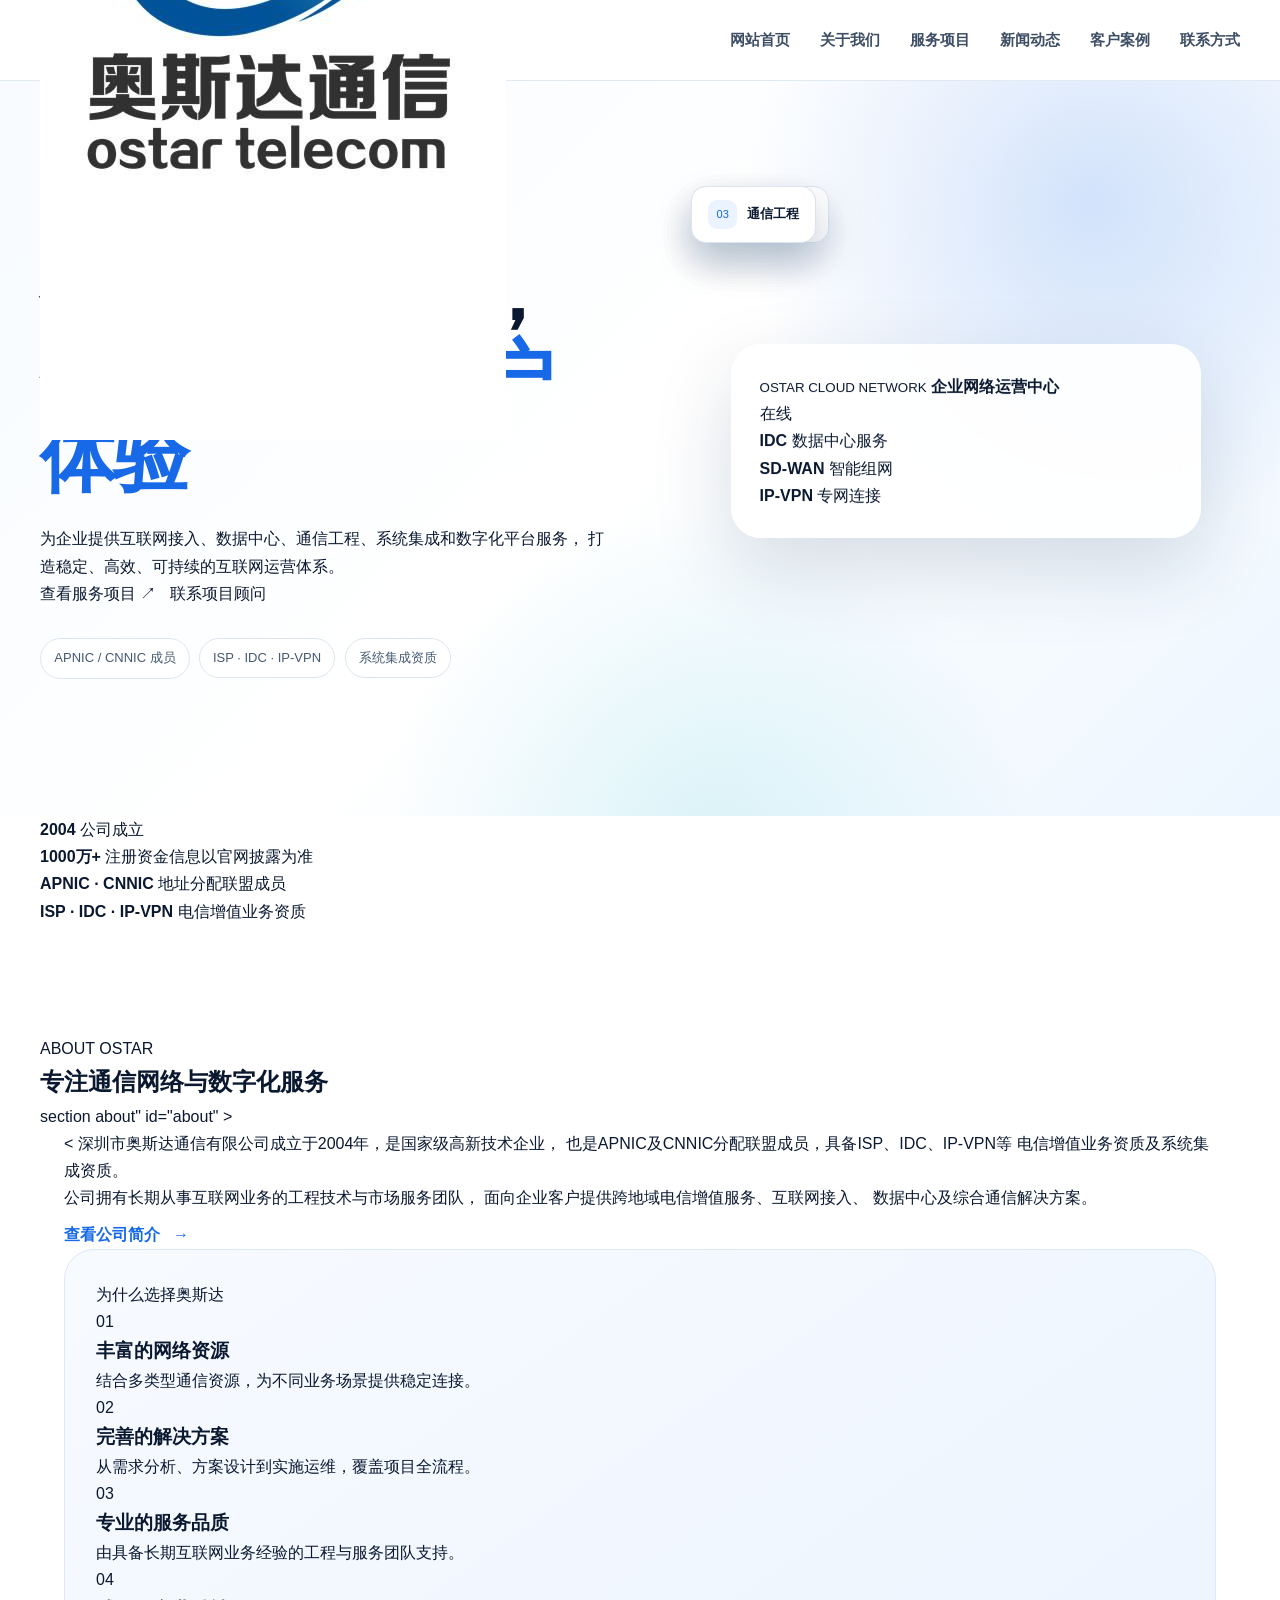
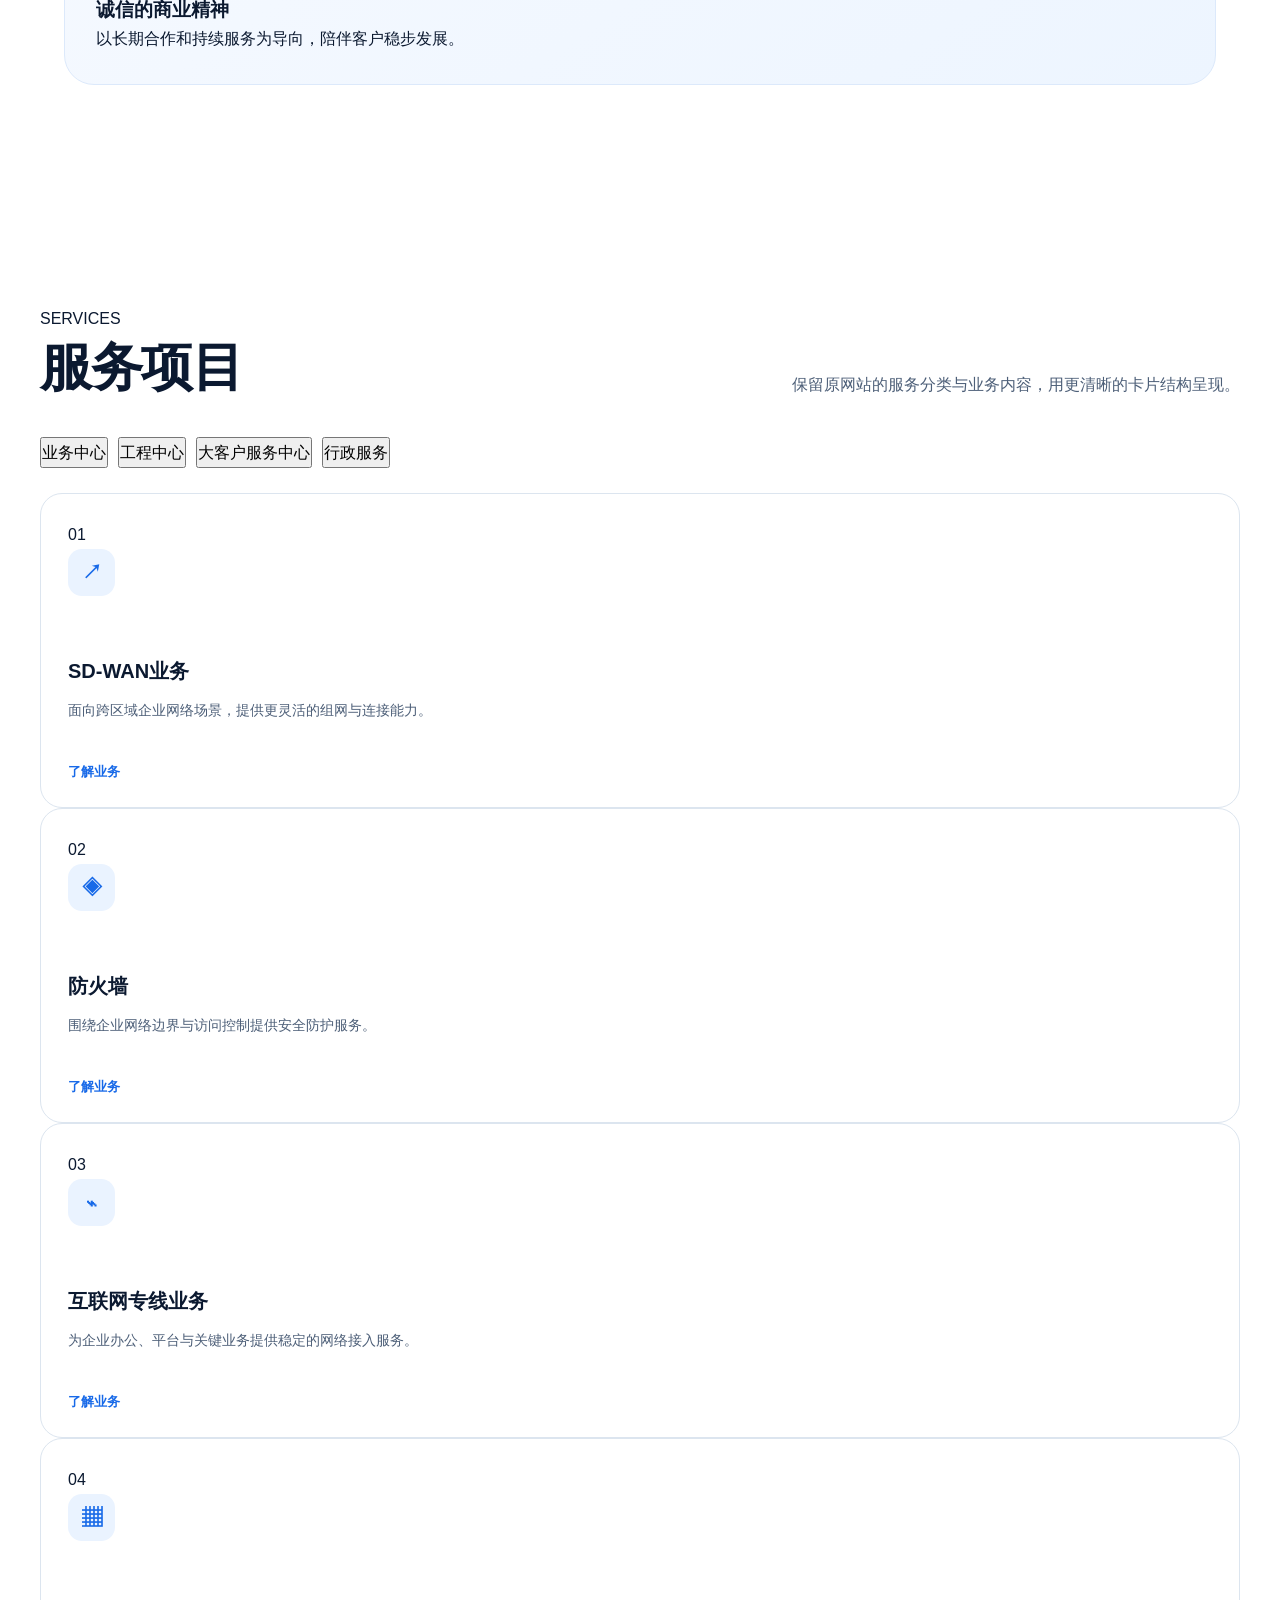
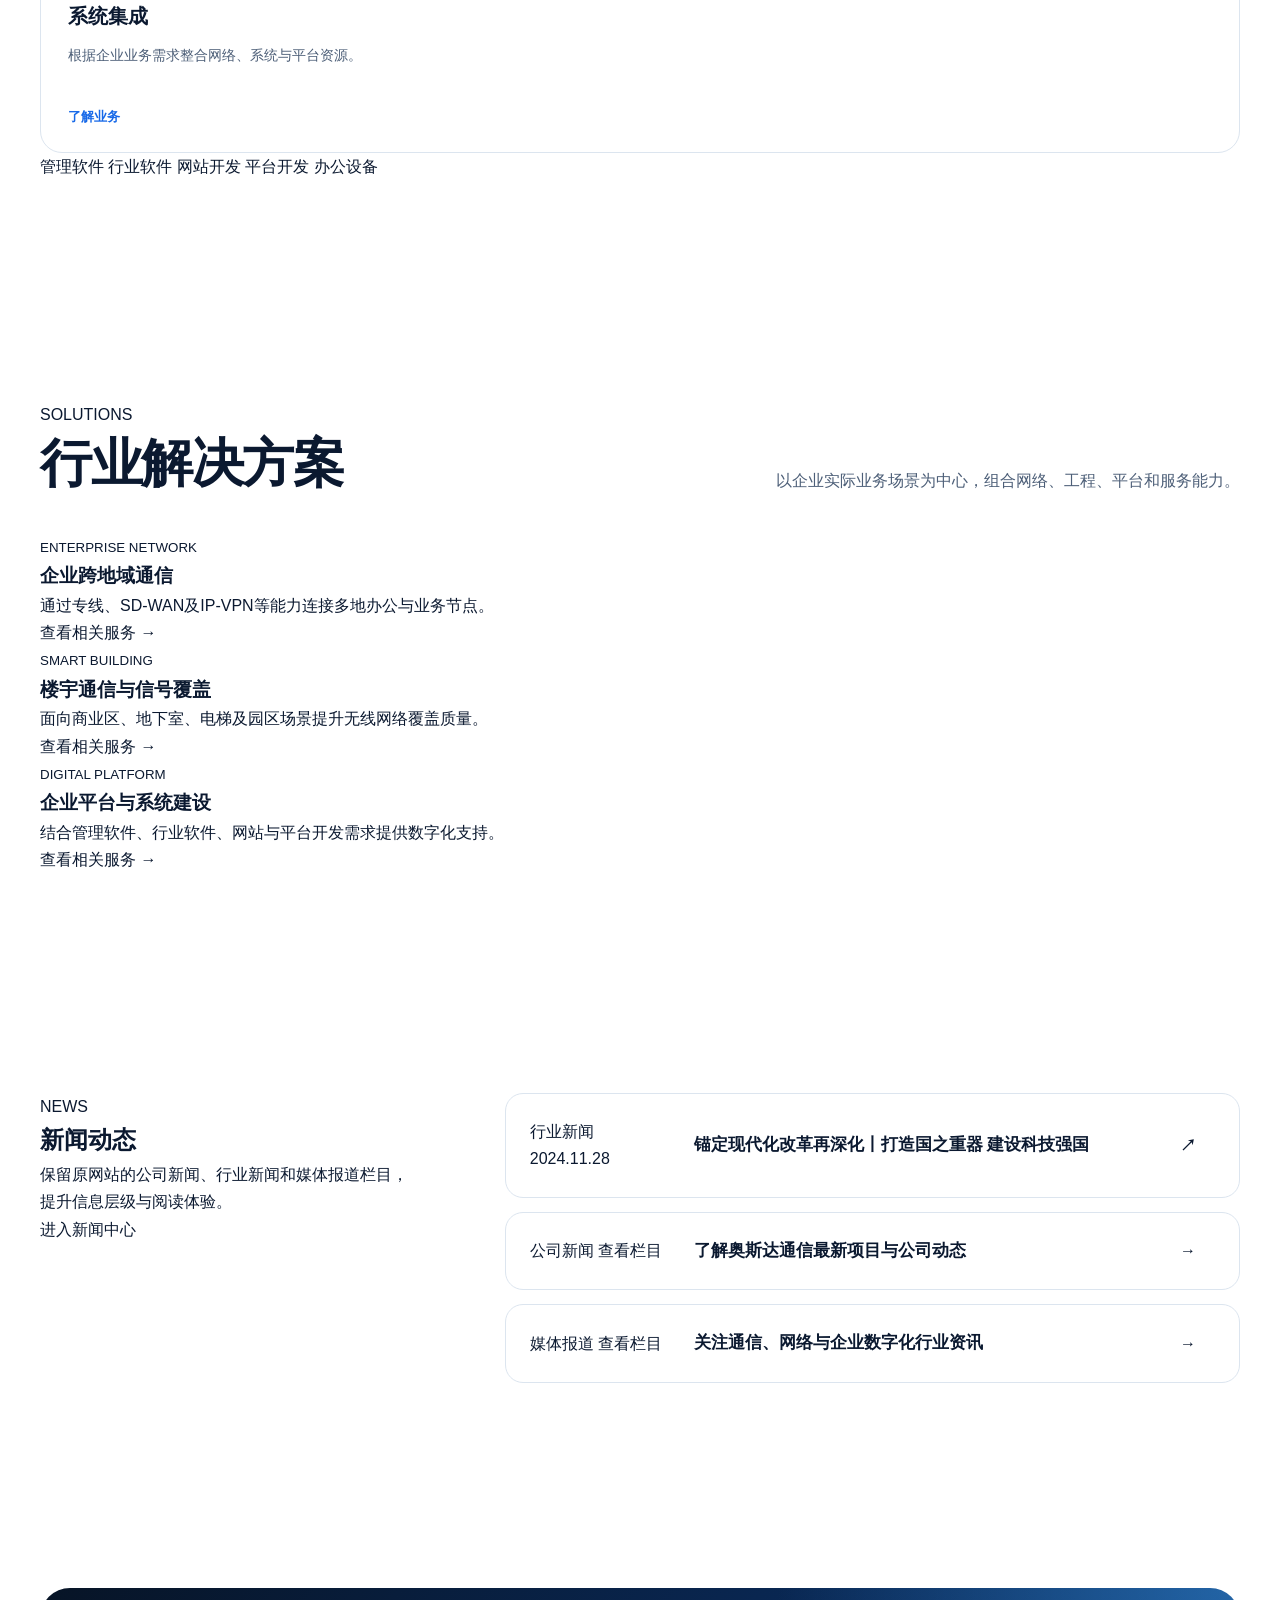
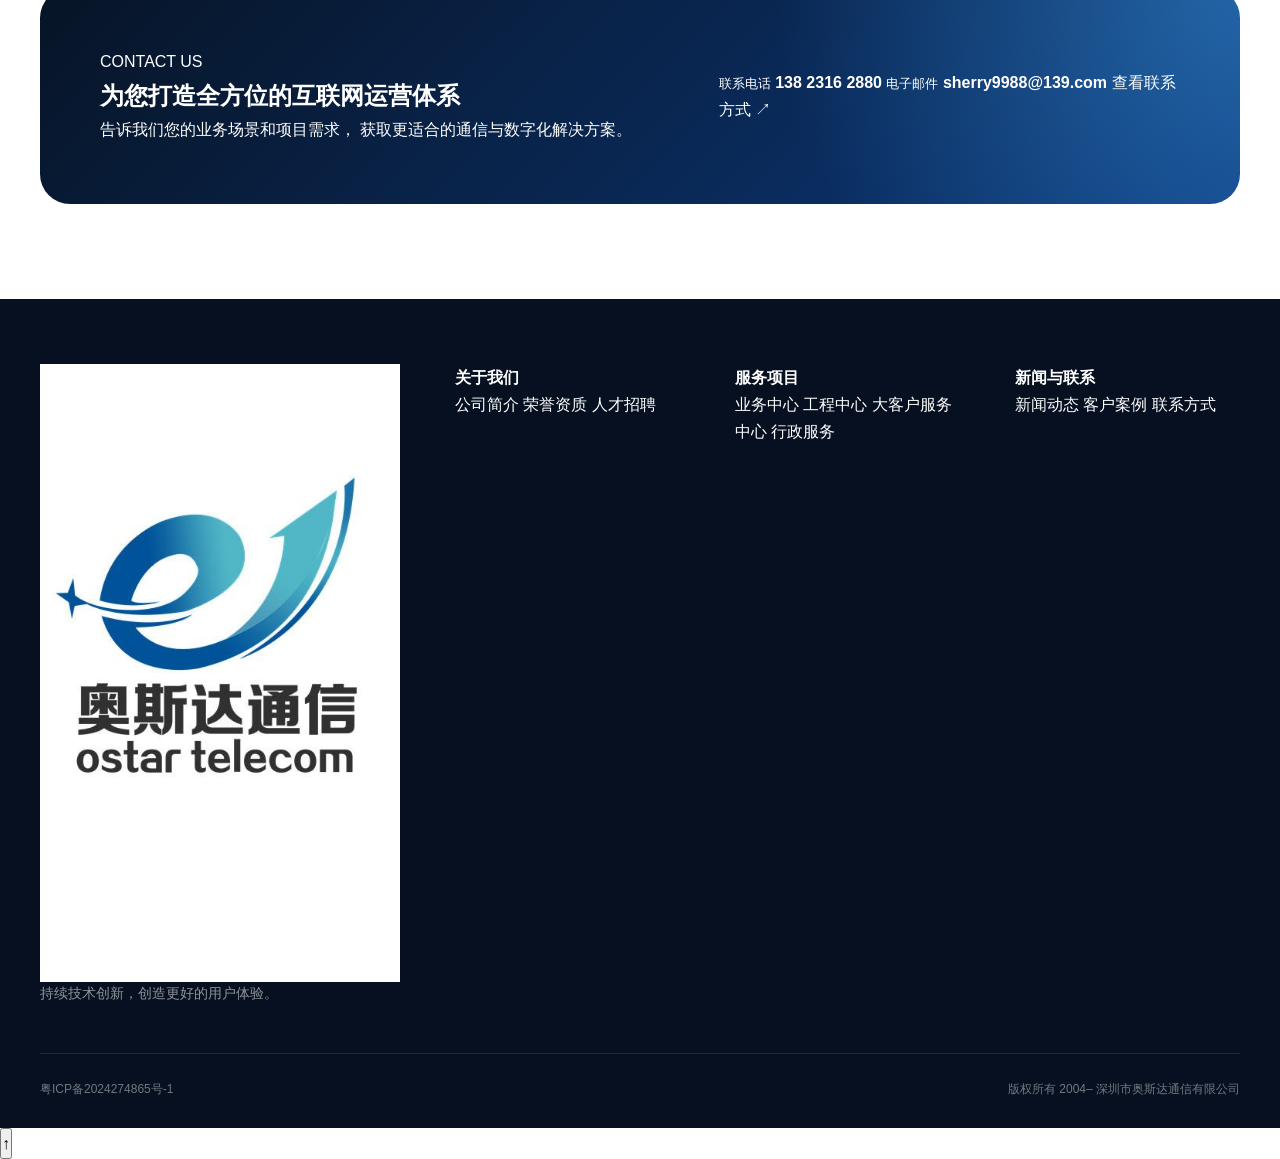
==== commit c2429694: "Update news page and website logo" ====
--- a/index.html
+++ b/index.html
@@ -1,1398 +1,1121 @@
-<!DOCTYPE html>
+<!doctype html>
 <html lang="zh-CN">
-
 <head>
-    <meta charset="UTF-8">
-
-    <meta
-        name="viewport"
-        content="width=device-width, initial-scale=1.0"
+  <meta charset="utf-8">
+  <meta name="viewport" content="width=device-width, initial-scale=1">
+
+  <meta
+    name="description"
+    content="深圳市奥斯达通信有限公司官方网站，为企业提供互联网接入、数据中心、通信工程、系统集成及数字化服务。"
+  >
+
+  <title>深圳市奥斯达通信有限公司｜持续技术创新</title>
+
+  <link rel="stylesheet" href="css/style.css">
+</head>
+
+<body>
+
+  <a class="skip-link" href="#main">
+    跳到主要内容
+  </a>
+
+  <!-- 顶部导航 -->
+  <header class="site-header" id="top">
+    <div class="container header-inner">
+
+      <!-- 新 Logo -->
+      <a
+        class="brand"
+        href="#top"
+        aria-label="奥斯达通信首页"
+      >
+        <img
+          src="images/ostar-logo-web.jpg"
+          alt="奥斯达通信 Ostar Telecom"
+        >
+      </a>
+
+      <!-- 手机端菜单按钮 -->
+      <button
+        class="menu-toggle"
+        id="menuToggle"
+        type="button"
+        aria-expanded="false"
+        aria-controls="mainNav"
+        aria-label="打开导航菜单"
+      >
+        <span></span>
+        <span></span>
+        <span></span>
+      </button>
+
+      <!-- 主导航 -->
+      <nav
+        class="main-nav"
+        id="mainNav"
+        aria-label="主导航"
+      >
+        <a class="active" href="#top">
+          网站首页
+        </a>
+
+        <a href="https://www.ostel.cn/page8">
+          关于我们
+        </a>
+
+        <a href="#services">
+          服务项目
+        </a>
+
+        <a href="https://www.ostel.cn/page5">
+          新闻动态
+        </a>
+
+        <a href="#cases">
+          客户案例
+        </a>
+
+        <a class="nav-cta" href="#contact">
+          联系方式
+        </a>
+      </nav>
+
+    </div>
+  </header>
+
+  <main id="main">
+
+    <!-- 首页主视觉 -->
+    <section class="hero">
+
+      <div
+        class="hero-grid-pattern"
+        aria-hidden="true"
+      ></div>
+
+      <div class="container hero-layout">
+
+        <div class="hero-copy reveal">
+
+          <div class="eyebrow">
+            <span></span>
+            OSTAR TELECOM · SINCE 2004
+          </div>
+
+          <h1>
+            持续技术创新，<br>
+            <em>创造更好的用户体验</em>
+          </h1>
+
+          <p class="hero-lead">
+            为企业提供互联网接入、数据中心、通信工程、系统集成和数字化平台服务，
+            打造稳定、高效、可持续的互联网运营体系。
+          </p>
+
+          <div class="hero-actions">
+
+            <a
+              class="btn btn-primary"
+              href="#services"
+            >
+              查看服务项目
+              <span>↗</span>
+            </a>
+
+            <a
+              class="btn btn-secondary"
+              href="#contact"
+            >
+              联系项目顾问
+            </a>
+
+          </div>
+
+          <div
+            class="hero-tags"
+            aria-label="核心资质与能力"
+          >
+            <span>APNIC / CNNIC 成员</span>
+            <span>ISP · IDC · IP-VPN</span>
+            <span>系统集成资质</span>
+          </div>
+
+        </div>
+
+        <div
+          class="hero-visual reveal"
+          aria-label="企业数字化网络示意图"
+        >
+
+          <div class="orbit orbit-one"></div>
+          <div class="orbit orbit-two"></div>
+
+          <div class="network-card main-card">
+
+            <div class="card-topline">
+
+              <div>
+                <small>OSTAR CLOUD NETWORK</small>
+                <strong>企业网络运营中心</strong>
+              </div>
+
+              <span class="live-dot">
+                在线
+              </span>
+
+            </div>
+
+            <div
+              class="signal-graph"
+              aria-hidden="true"
+            >
+              <span style="height:42%"></span>
+              <span style="height:58%"></span>
+              <span style="height:48%"></span>
+              <span style="height:72%"></span>
+              <span style="height:64%"></span>
+              <span style="height:88%"></span>
+              <span style="height:100%"></span>
+            </div>
+
+            <div class="metric-row">
+
+              <div>
+                <b>IDC</b>
+                <span>数据中心服务</span>
+              </div>
+
+              <div>
+                <b>SD-WAN</b>
+                <span>智能组网</span>
+              </div>
+
+              <div>
+                <b>IP-VPN</b>
+                <span>专网连接</span>
+              </div>
+
+            </div>
+
+          </div>
+
+          <div class="floating-card card-a">
+            <span>01</span>
+            <b>互联网接入</b>
+          </div>
+
+          <div class="floating-card card-b">
+            <span>02</span>
+            <b>系统集成</b>
+          </div>
+
+          <div class="floating-card card-c">
+            <span>03</span>
+            <b>通信工程</b>
+          </div>
+
+        </div>
+
+      </div>
+    </section>
+
+    <!-- 公司核心数据 -->
+    <section
+      class="trust-strip"
+      aria-label="公司核心信息"
     >
-
-    <meta
-        name="description"
-        content="深圳市奥斯达通信有限公司官方网站，为企业提供通信网络、互联网接入、系统集成、通信工程及数字化服务。"
+      <div class="container trust-grid">
+
+        <div>
+          <strong>2004</strong>
+          <span>公司成立</span>
+        </div>
+
+        <div>
+          <strong>1000万+</strong>
+          <span>注册资金信息以官网披露为准</span>
+        </div>
+
+        <div>
+          <strong>APNIC · CNNIC</strong>
+          <span>地址分配联盟成员</span>
+        </div>
+
+        <div>
+          <strong>ISP · IDC · IP-VPN</strong>
+          <span>电信增值业务资质</span>
+        </div>
+
+      </div>
+    </section>
+
+    <!-- 关于奥斯达 -->
+    <section
+      class="section about"
+      id="about"
     >
-
-    <meta
-        name="keywords"
-        content="奥斯达通信,互联网专线,SD-WAN,系统集成,通信工程,企业网络"
+      <div class="container two-column">
+
+        <div class="section-heading reveal">
+
+          <span class="section-kicker">
+            ABOUT OSTAR
+          </span>
+
+          <h2>
+            专注通信网络与数字化服务
+          </h2>
+
+          <p>
+           section about"
+      id="about"
     >
-
-    <title>深圳市奥斯达通信有限公司</title>
-
-    <link
-        rel="stylesheet"
-        href="css/style.css"
+      <div class="container two-column">
+
+        <div class="section-heading reveal">
+
+          < 深圳市奥斯达通信有限公司成立于2004年，是国家级高新技术企业，
+            也是APNIC及CNNIC分配联盟成员，具备ISP、IDC、IP-VPN等
+            电信增值业务资质及系统集成资质。
+          </p>
+
+          <p>
+            公司拥有长期从事互联网业务的工程技术与市场服务团队，
+            面向企业客户提供跨地域电信增值服务、互联网接入、
+            数据中心及综合通信解决方案。
+          </p>
+
+          <a
+            class="text-link"
+            href="https://www.ostel.cn/page8"
+          >
+            查看公司简介
+            <span>→</span>
+          </a>
+
+        </div>
+
+        <div class="advantage-panel reveal">
+
+          <div class="panel-label">
+            为什么选择奥斯达
+          </div>
+
+          <div class="advantage-list">
+
+            <article>
+              <span>01</span>
+
+              <div>
+                <h3>丰富的网络资源</h3>
+                <p>
+                  结合多类型通信资源，为不同业务场景提供稳定连接。
+                </p>
+              </div>
+            </article>
+
+            <article>
+              <span>02</span>
+
+              <div>
+                <h3>完善的解决方案</h3>
+                <p>
+                  从需求分析、方案设计到实施运维，覆盖项目全流程。
+                </p>
+              </div>
+            </article>
+
+            <article>
+              <span>03</span>
+
+              <div>
+                <h3>专业的服务品质</h3>
+                <p>
+                  由具备长期互联网业务经验的工程与服务团队支持。
+                </p>
+              </div>
+            </article>
+
+            <article>
+              <span>04</span>
+
+              <div>
+                <h3>诚信的商业精神</h3>
+                <p>
+                  以长期合作和持续服务为导向，陪伴客户稳步发展。
+                </p>
+              </div>
+            </article>
+
+          </div>
+        </div>
+
+      </div>
+    </section>
+
+    <!-- 服务项目 -->
+    <section
+      class="section services"
+      id="services"
     >
-</head>
-
-<body>
-
-    <!-- 无障碍跳转链接 -->
-    <a
-        class="skip-link"
-        href="#mainContent"
+      <div class="container">
+
+        <div class="section-header reveal">
+
+          <div>
+            <span class="section-kicker">
+              SERVICES
+            </span>
+
+            <h2>
+              服务项目
+            </h2>
+          </div>
+
+          <p>
+            保留原网站的服务分类与业务内容，用更清晰的卡片结构呈现。
+          </p>
+
+        </div>
+
+        <div
+          class="service-tabs reveal"
+          role="tablist"
+          aria-label="服务项目分类"
+        >
+
+          <button
+            class="tab active"
+            data-tab="business"
+            role="tab"
+            aria-selected="true"
+          >
+            业务中心
+          </button>
+
+          <button
+            class="tab"
+            data-tab="engineering"
+            role="tab"
+            aria-selected="false"
+          >
+            工程中心
+          </button>
+
+          <button
+            class="tab"
+            data-tab="customer"
+            role="tab"
+            aria-selected="false"
+          >
+            大客户服务中心
+          </button>
+
+          <button
+            class="tab"
+            data-tab="admin"
+            role="tab"
+            aria-selected="false"
+          >
+            行政服务
+          </button>
+
+        </div>
+
+        <!-- 业务中心 -->
+        <div
+          class="tab-panel active"
+          id="business"
+          role="tabpanel"
+        >
+
+          <article class="service-card feature-card reveal">
+
+            <span class="service-index">01</span>
+            <div class="service-icon">↗</div>
+
+            <h3>SD-WAN业务</h3>
+
+            <p>
+              面向跨区域企业网络场景，提供更灵活的组网与连接能力。
+            </p>
+
+            <a href="https://www.ostel.cn/page4?menu_id=26&product_category=27">
+              了解业务
+            </a>
+
+          </article>
+
+          <article class="service-card reveal">
+
+            <span class="service-index">02</span>
+            <div class="service-icon">◈</div>
+
+            <h3>防火墙</h3>
+
+            <p>
+              围绕企业网络边界与访问控制提供安全防护服务。
+            </p>
+
+            <a href="https://www.ostel.cn/page4?menu_id=26&product_category=27">
+              了解业务
+            </a>
+
+          </article>
+
+          <article class="service-card reveal">
+
+            <span class="service-index">03</span>
+            <div class="service-icon">⌁</div>
+
+            <h3>互联网专线业务</h3>
+
+            <p>
+              为企业办公、平台与关键业务提供稳定的网络接入服务。
+            </p>
+
+            <a href="https://www.ostel.cn/page4?menu_id=26&product_category=27">
+              了解业务
+            </a>
+
+          </article>
+
+          <article class="service-card reveal">
+
+            <span class="service-index">04</span>
+            <div class="service-icon">▦</div>
+
+            <h3>系统集成</h3>
+
+            <p>
+              根据企业业务需求整合网络、系统与平台资源。
+            </p>
+
+            <a href="https://www.ostel.cn/page4?menu_id=26&product_category=27">
+              了解业务
+            </a>
+
+          </article>
+
+        </div>
+
+        <!-- 工程中心 -->
+        <div
+          class="tab-panel"
+          id="engineering"
+          role="tabpanel"
+          hidden
+        >
+
+          <article class="service-card feature-card">
+
+            <span class="service-index">01</span>
+            <div class="service-icon">⌂</div>
+
+            <h3>智能楼宇系统集成</h3>
+
+            <p>
+              围绕楼宇通信、弱电与智能化系统进行整体规划与实施。
+            </p>
+
+            <a href="https://www.ostel.cn/page4">
+              查看项目
+            </a>
+
+          </article>
+
+          <article class="service-card">
+
+            <span class="service-index">02</span>
+            <div class="service-icon">◉</div>
+
+            <h3>室内通信覆盖</h3>
+
+            <p>
+              针对地下室、电梯、商业区等场景优化无线信号覆盖。
+            </p>
+
+            <a href="https://www.ostel.cn/page4">
+              查看项目
+            </a>
+
+          </article>
+
+          <article class="service-card">
+
+            <span class="service-index">03</span>
+            <div class="service-icon">◇</div>
+
+            <h3>网络工程实施</h3>
+
+            <p>
+              提供现场勘察、工程实施、系统调试与后续维护支持。
+            </p>
+
+            <a href="https://www.ostel.cn/page4">
+              查看项目
+            </a>
+
+          </article>
+
+          <article class="service-card">
+
+            <span class="service-index">04</span>
+            <div class="service-icon">◎</div>
+
+            <h3>通信系统维护</h3>
+
+            <p>
+              通过巡检、故障排查和持续优化保障网络稳定运行。
+            </p>
+
+            <a href="https://www.ostel.cn/page4">
+              查看项目
+            </a>
+
+          </article>
+
+        </div>
+
+        <!-- 大客户服务中心 -->
+        <div
+          class="tab-panel"
+          id="customer"
+          role="tabpanel"
+          hidden
+        >
+
+          <article class="service-card feature-card">
+
+            <span class="service-index">01</span>
+            <div class="service-icon">⌘</div>
+
+            <h3>技术类咨询培训</h3>
+
+            <p>
+              围绕网络、平台及系统能力提供专业技术咨询与培训。
+            </p>
+
+            <a href="https://www.ostel.cn/page4?menu_id=13&product_category=28">
+              查看服务
+            </a>
+
+          </article>
+
+          <article class="service-card">
+
+            <span class="service-index">02</span>
+            <div class="service-icon">✦</div>
+
+            <h3>服务类咨询培训</h3>
+
+            <p>
+              帮助企业优化客户服务流程和项目交付标准。
+            </p>
+
+            <a href="https://www.ostel.cn/page4?menu_id=13&product_category=28">
+              查看服务
+            </a>
+
+          </article>
+
+          <article class="service-card">
+
+            <span class="service-index">03</span>
+            <div class="service-icon">↗</div>
+
+            <h3>销售类咨询培训</h3>
+
+            <p>
+              结合通信与数字化业务场景开展销售能力培训。
+            </p>
+
+            <a href="https://www.ostel.cn/page4?menu_id=13&product_category=28">
+              查看服务
+            </a>
+
+          </article>
+
+          <article class="service-card">
+
+            <span class="service-index">04</span>
+            <div class="service-icon">★</div>
+
+            <h3>大客户服务</h3>
+
+            <p>
+              面向重点客户提供持续沟通、项目协同和定制支持。
+            </p>
+
+            <a href="https://www.ostel.cn/page4?menu_id=13&product_category=28">
+              查看服务
+            </a>
+
+          </article>
+
+        </div>
+
+        <!-- 行政服务 -->
+        <div
+          class="tab-panel"
+          id="admin"
+          role="tabpanel"
+          hidden
+        >
+
+          <article class="service-card feature-card">
+
+            <span class="service-index">01</span>
+            <div class="service-icon">¥</div>
+
+            <h3>计费营账</h3>
+
+            <p>
+              围绕业务计费、账务与运营管理提供行政支持服务。
+            </p>
+
+            <a href="https://www.ostel.cn/page4?menu_id=14&product_category=29">
+              查看服务
+            </a>
+
+          </article>
+
+          <article class="service-card">
+
+            <span class="service-index">02</span>
+            <div class="service-icon">人</div>
+
+            <h3>人力服务</h3>
+
+            <p>
+              提供与项目运营相关的人力资源及组织支持服务。
+            </p>
+
+            <a href="https://www.ostel.cn/page4?menu_id=14&product_category=29">
+              查看服务
+            </a>
+
+          </article>
+
+          <article class="service-card">
+
+            <span class="service-index">03</span>
+            <div class="service-icon">▤</div>
+
+            <h3>运营支持</h3>
+
+            <p>
+              支持日常业务流程、资料管理及跨部门项目协调。
+            </p>
+
+            <a href="https://www.ostel.cn/page4?menu_id=14&product_category=29">
+              查看服务
+            </a>
+
+          </article>
+
+          <article class="service-card">
+
+            <span class="service-index">04</span>
+            <div class="service-icon">✓</div>
+
+            <h3>综合行政服务</h3>
+
+            <p>
+              根据企业及项目需要提供灵活、规范的行政协作。
+            </p>
+
+            <a href="https://www.ostel.cn/page4?menu_id=14&product_category=29">
+              查看服务
+            </a>
+
+          </article>
+
+        </div>
+
+        <div class="legacy-keywords reveal">
+          <span>管理软件</span>
+          <span>行业软件</span>
+          <span>网站开发</span>
+          <span>平台开发</span>
+          <span>办公设备</span>
+        </div>
+
+      </div>
+    </section>
+
+    <!-- 行业解决方案 -->
+    <section
+      class="section cases"
+      id="cases"
     >
-        跳到主要内容
-    </a>
-
-
-    <!-- ========================================
-         1. 顶部导航栏
-    ========================================= -->
-
-    <header class="site-header">
-
-        <div class="container header-inner">
-
-            <!-- Logo -->
-            <a
-                class="brand"
-                href="index.html"
-                aria-label="奥斯达通信首页"
-            >
-                <span class="brand-mark">O</span>
-
-                <span class="brand-text">
-                    <strong>奥斯达通信</strong>
-                    <small>OSTAR TELECOM</small>
-                </span>
-            </a>
-
-
-            <!-- 导航栏 -->
-            <nav
-                class="main-nav"
-                id="mainNav"
-                aria-label="主要导航"
-            >
-
-                <a
-                    class="active"
-                    href="#home"
-                >
-                    网站首页
-                </a>
-
-                <a href="about.html">
-                    关于我们
-                </a>
-
-                <a href="#services">
-                    服务项目
-                </a>
-
-                <a href="#solutions">
-                    行业解决方案
-                </a>
-
-                <a href="news.html">
-                    新闻动态
-                </a>
-
-                <a href="cases.html">
-                    客户案例
-                </a>
-
-                <a
-                    class="nav-contact"
-                    href="#contact"
-                >
-                    联系我们
-                </a>
-
-            </nav>
-
-
-            <!-- 手机端菜单按钮 -->
-            <button
-                class="menu-toggle"
-                id="menuToggle"
-                type="button"
-                aria-label="打开导航菜单"
-                aria-expanded="false"
-                aria-controls="mainNav"
-            >
-                <span></span>
-                <span></span>
-                <span></span>
-            </button>
-
-        </div>
-
-    </header>
-
-
-    <main id="mainContent">
-
-
-        <!-- ========================================
-             2. 首页第一屏
-        ========================================= -->
-
-        <section
-            class="hero"
-            id="home"
+      <div class="container">
+
+        <div class="section-header reveal">
+
+          <div>
+            <span class="section-kicker">
+              SOLUTIONS
+            </span>
+
+            <h2>
+              行业解决方案
+            </h2>
+          </div>
+
+          <p>
+            以企业实际业务场景为中心，组合网络、工程、平台和服务能力。
+          </p>
+
+        </div>
+
+        <div class="case-grid">
+
+          <article class="case-card case-blue reveal">
+
+            <div class="case-art">
+              <span></span>
+              <span></span>
+              <span></span>
+            </div>
+
+            <div class="case-body">
+
+              <small>
+                ENTERPRISE NETWORK
+              </small>
+
+              <h3>
+                企业跨地域通信
+              </h3>
+
+              <p>
+                通过专线、SD-WAN及IP-VPN等能力连接多地办公与业务节点。
+              </p>
+
+              <a href="https://www.ostel.cn/page4">
+                查看相关服务 →
+              </a>
+
+            </div>
+          </article>
+
+          <article class="case-card case-violet reveal">
+
+            <div class="case-art building">
+              <i></i>
+              <i></i>
+              <i></i>
+              <i></i>
+            </div>
+
+            <div class="case-body">
+
+              <small>
+                SMART BUILDING
+              </small>
+
+              <h3>
+                楼宇通信与信号覆盖
+              </h3>
+
+              <p>
+                面向商业区、地下室、电梯及园区场景提升无线网络覆盖质量。
+              </p>
+
+              <a href="https://www.ostel.cn/page4">
+                查看相关服务 →
+              </a>
+
+            </div>
+          </article>
+
+          <article class="case-card case-cyan reveal">
+
+            <div class="case-art dashboard-art">
+              <b></b>
+              <b></b>
+              <b></b>
+              <b></b>
+            </div>
+
+            <div class="case-body">
+
+              <small>
+                DIGITAL PLATFORM
+              </small>
+
+              <h3>
+                企业平台与系统建设
+              </h3>
+
+              <p>
+                结合管理软件、行业软件、网站与平台开发需求提供数字化支持。
+              </p>
+
+              <a href="https://www.ostel.cn/page4">
+                查看相关服务 →
+              </a>
+
+            </div>
+          </article>
+
+        </div>
+      </div>
+    </section>
+
+    <!-- 新闻动态 -->
+    <section
+      class="section news"
+      id="news"
+    >
+      <div class="container news-layout">
+
+        <div class="news-intro reveal">
+
+          <span class="section-kicker">
+            NEWS
+          </span>
+
+          <h2>
+            新闻动态
+          </h2>
+
+          <p>
+            保留原网站的公司新闻、行业新闻和媒体报道栏目，
+            提升信息层级与阅读体验。
+          </p>
+
+          <a
+            class="btn btn-dark"
+            href="https://www.ostel.cn/page5"
+          >
+            进入新闻中心
+          </a>
+
+        </div>
+
+        <div class="news-list reveal">
+
+          <a
+            href="https://www.ostel.cn/page23?article_id=13"
+            class="news-item featured-news"
+          >
+
+            <div>
+              <span>行业新闻</span>
+              <time>2024.11.28</time>
+            </div>
+
+            <h3>
+              锚定现代化改革再深化丨打造国之重器 建设科技强国
+            </h3>
+
+            <b>↗</b>
+
+          </a>
+
+          <a
+            href="https://www.ostel.cn/page5"
+            class="news-item"
+          >
+
+            <div>
+              <span>公司新闻</span>
+              <time>查看栏目</time>
+            </div>
+
+            <h3>
+              了解奥斯达通信最新项目与公司动态
+            </h3>
+
+            <b>→</b>
+
+          </a>
+
+          <a
+            href="https://www.ostel.cn/page5"
+            class="news-item"
+          >
+
+            <div>
+              <span>媒体报道</span>
+              <time>查看栏目</time>
+            </div>
+
+            <h3>
+              关注通信、网络与企业数字化行业资讯
+            </h3>
+
+            <b>→</b>
+
+          </a>
+
+        </div>
+      </div>
+    </section>
+
+    <!-- 联系我们 -->
+    <section
+      class="contact-section"
+      id="contact"
+    >
+      <div class="container contact-box reveal">
+
+        <div>
+
+          <span class="section-kicker light">
+            CONTACT US
+          </span>
+
+          <h2>
+            为您打造全方位的互联网运营体系
+          </h2>
+
+          <p>
+            告诉我们您的业务场景和项目需求，
+            获取更适合的通信与数字化解决方案。
+          </p>
+
+        </div>
+
+        <div class="contact-actions">
+
+          <a href="tel:13823162880">
+            <small>联系电话</small>
+            <strong>138 2316 2880</strong>
+          </a>
+
+          <a href="mailto:sherry9988@139.com">
+            <small>电子邮件</small>
+            <strong>sherry9988@139.com</strong>
+          </a>
+
+          <a
+            class="contact-button"
+            href="https://www.ostel.cn/page21"
+          >
+            查看联系方式 ↗
+          </a>
+
+        </div>
+
+      </div>
+    </section>
+
+  </main>
+
+  <!-- 网站底部 -->
+  <footer class="site-footer">
+
+    <div class="container footer-grid">
+
+      <div class="footer-brand">
+
+        <!-- 底部新 Logo -->
+        <img
+          src="images/ostar-logo-web.jpg"
+          alt="奥斯达通信 Ostar Telecom"
         >
 
-            <div class="hero-background"></div>
-
-            <div class="container hero-layout">
-
-                <!-- 左侧文字 -->
-                <div class="hero-content">
-
-                    <div class="hero-label">
-                        <span></span>
-                        企业通信与数字化服务
-                    </div>
-
-                    <h1>
-                        连接企业业务
-                        <br>
-
-                        <em>创造数字价值</em>
-                    </h1>
-
-                    <p class="hero-description">
-                        深圳市奥斯达通信有限公司专注于企业通信网络、
-                        互联网接入、系统集成、通信工程以及数字化服务，
-                        为不同规模的企业提供稳定、专业和持续的技术支持。
-                    </p>
-
-                    <div class="hero-actions">
-
-                        <a
-                            class="button button-primary"
-                            href="#services"
-                        >
-                            查看服务项目
-                            <span>→</span>
-                        </a>
-
-                        <a
-                            class="button button-secondary"
-                            href="#contact"
-                        >
-                            联系项目顾问
-                        </a>
-
-                    </div>
-
-                    <div class="hero-tags">
-                        <span>互联网接入</span>
-                        <span>SD-WAN</span>
-                        <span>系统集成</span>
-                        <span>通信工程</span>
-                    </div>
-
-                </div>
-
-
-                <!-- 右侧现代化数据面板 -->
-                <div class="hero-visual">
-
-                    <div class="visual-orbit orbit-one"></div>
-                    <div class="visual-orbit orbit-two"></div>
-
-                    <div class="network-card">
-
-                        <div class="network-card-header">
-
-                            <div>
-                                <small>OSTAR NETWORK</small>
-                                <strong>企业网络运营中心</strong>
-                            </div>
-
-                            <span class="status">
-                                运行正常
-                            </span>
-
-                        </div>
-
-
-                        <div class="network-chart">
-                            <span style="--height: 42%;"></span>
-                            <span style="--height: 58%;"></span>
-                            <span style="--height: 48%;"></span>
-                            <span style="--height: 72%;"></span>
-                            <span style="--height: 64%;"></span>
-                            <span style="--height: 88%;"></span>
-                            <span style="--height: 78%;"></span>
-                        </div>
-
-
-                        <div class="network-metrics">
-
-                            <div>
-                                <strong>ISP</strong>
-                                <span>互联网接入</span>
-                            </div>
-
-                            <div>
-                                <strong>IDC</strong>
-                                <span>数据中心服务</span>
-                            </div>
-
-                            <div>
-                                <strong>IP-VPN</strong>
-                                <span>企业网络连接</span>
-                            </div>
-
-                        </div>
-
-                    </div>
-
-
-                    <div class="floating-card floating-card-one">
-                        <span>01</span>
-                        <strong>网络接入</strong>
-                    </div>
-
-                    <div class="floating-card floating-card-two">
-                        <span>02</span>
-                        <strong>系统集成</strong>
-                    </div>
-
-                    <div class="floating-card floating-card-three">
-                        <span>03</span>
-                        <strong>通信工程</strong>
-                    </div>
-
-                </div>
-
-            </div>
-
-        </section>
-
-
-        <!-- ========================================
-             3. 公司核心信息
-        ========================================= -->
-
-        <section
-            class="company-data"
-            aria-label="公司核心信息"
-        >
-
-            <div class="container company-data-grid">
-
-                <div class="data-item">
-                    <strong>2004</strong>
-                    <span>公司成立</span>
-                </div>
-
-                <div class="data-item">
-                    <strong>高新技术企业</strong>
-                    <span>专业通信技术服务</span>
-                </div>
-
-                <div class="data-item">
-                    <strong>APNIC · CNNIC</strong>
-                    <span>地址分配联盟成员</span>
-                </div>
-
-                <div class="data-item">
-                    <strong>ISP · IDC · IP-VPN</strong>
-                    <span>电信增值业务资质</span>
-                </div>
-
-            </div>
-
-        </section>
-
-
-        <!-- ========================================
-             4. 关于我们
-        ========================================= -->
-
-        <section
-            class="section about-section"
-            id="about"
-        >
-
-            <div class="container about-layout">
-
-                <div class="section-content reveal">
-
-                    <span class="section-label">
-                        ABOUT OSTAR
-                    </span>
-
-                    <h2>
-                        专注通信网络与数字化服务
-                    </h2>
-
-                    <p>
-                        深圳市奥斯达通信有限公司成立于2004年，
-                        是国家级高新技术企业，具有IP地址分配权，
-                        具备ISP、IDC、IP-VPN等电信增值业务资质
-                        以及系统集成资质。
-                    </p>
-
-                    <p>
-                        公司拥有长期从事互联网业务的工程技术团队
-                        和市场服务团队，面向企业客户提供跨地域网络连接、
-                        互联网接入、通信工程、系统集成及综合技术服务。
-                    </p>
-
-                    <a
-                        class="text-link"
-                        href="about.html"
-                    >
-                        查看完整公司介绍
-                        <span>→</span>
-                    </a>
-
-                </div>
-
-
-                <div class="advantage-panel reveal">
-
-                    <div class="panel-heading">
-                        <span>OUR ADVANTAGES</span>
-                        <h3>为什么选择奥斯达</h3>
-                    </div>
-
-                    <article class="advantage-item">
-
-                        <span class="advantage-number">01</span>
-
-                        <div>
-                            <h4>丰富的网络资源</h4>
-
-                            <p>
-                                结合多类型网络和通信资源，
-                                满足企业不同业务场景的连接需求。
-                            </p>
-                        </div>
-
-                    </article>
-
-                    <article class="advantage-item">
-
-                        <span class="advantage-number">02</span>
-
-                        <div>
-                            <h4>完善的解决方案</h4>
-
-                            <p>
-                                从需求分析、方案设计到工程实施和后期维护，
-                                覆盖项目完整流程。
-                            </p>
-                        </div>
-
-                    </article>
-
-                    <article class="advantage-item">
-
-                        <span class="advantage-number">03</span>
-
-                        <div>
-                            <h4>专业的服务团队</h4>
-
-                            <p>
-                                由具有互联网和通信行业经验的技术团队
-                                提供持续支持。
-                            </p>
-                        </div>
-
-                    </article>
-
-                    <article class="advantage-item">
-
-                        <span class="advantage-number">04</span>
-
-                        <div>
-                            <h4>长期合作理念</h4>
-
-                            <p>
-                                以诚信、稳定和持续服务为基础，
-                                与客户建立长期合作关系。
-                            </p>
-                        </div>
-
-                    </article>
-
-                </div>
-
-            </div>
-
-        </section>
-
-
-        <!-- ========================================
-             5. 服务项目
-        ========================================= -->
-
-        <section
-            class="section services-section"
-            id="services"
-        >
-
-            <div class="container">
-
-                <div class="section-header reveal">
-
-                    <div>
-                        <span class="section-label">
-                            OUR SERVICES
-                        </span>
-
-                        <h2>服务项目</h2>
-                    </div>
-
-                    <p>
-                        围绕企业通信、互联网接入、
-                        通信工程和系统集成需求，
-                        提供覆盖项目全流程的技术服务。
-                    </p>
-
-                </div>
-
-
-                <!-- 服务分类按钮 -->
-                <div
-                    class="service-tabs reveal"
-                    role="tablist"
-                    aria-label="服务项目分类"
-                >
-
-                    <button
-                        class="service-tab active"
-                        type="button"
-                        role="tab"
-                        data-tab="business"
-                        aria-selected="true"
-                    >
-                        业务中心
-                    </button>
-
-                    <button
-                        class="service-tab"
-                        type="button"
-                        role="tab"
-                        data-tab="engineering"
-                        aria-selected="false"
-                    >
-                        工程中心
-                    </button>
-
-                    <button
-                        class="service-tab"
-                        type="button"
-                        role="tab"
-                        data-tab="customer"
-                        aria-selected="false"
-                    >
-                        大客户服务中心
-                    </button>
-
-                    <button
-                        class="service-tab"
-                        type="button"
-                        role="tab"
-                        data-tab="administration"
-                        aria-selected="false"
-                    >
-                        行政服务
-                    </button>
-
-                </div>
-
-
-                <!-- 业务中心 -->
-                <div
-                    class="service-panel active"
-                    id="business"
-                    role="tabpanel"
-                >
-
-                    <article class="service-card featured-card reveal">
-
-                        <span class="service-number">01</span>
-
-                        <div class="service-icon">↗</div>
-
-                        <h3>SD-WAN业务</h3>
-
-                        <p>
-                            面向跨地区办公和多分支机构场景，
-                            提供更加灵活的企业网络连接能力。
-                        </p>
-
-                        <a href="#contact">
-                            咨询服务
-                            <span>→</span>
-                        </a>
-
-                    </article>
-
-                    <article class="service-card reveal">
-
-                        <span class="service-number">02</span>
-
-                        <div class="service-icon">◇</div>
-
-                        <h3>网络安全服务</h3>
-
-                        <p>
-                            围绕企业网络边界、访问控制和业务安全，
-                            提供网络安全防护支持。
-                        </p>
-
-                        <a href="#contact">
-                            咨询服务
-                            <span>→</span>
-                        </a>
-
-                    </article>
-
-                    <article class="service-card reveal">
-
-                        <span class="service-number">03</span>
-
-                        <div class="service-icon">⌁</div>
-
-                        <h3>互联网专线业务</h3>
-
-                        <p>
-                            为企业办公、平台及关键业务系统
-                            提供稳定的互联网接入服务。
-                        </p>
-
-                        <a href="#contact">
-                            咨询服务
-                            <span>→</span>
-                        </a>
-
-                    </article>
-
-                    <article class="service-card reveal">
-
-                        <span class="service-number">04</span>
-
-                        <div class="service-icon">▦</div>
-
-                        <h3>系统集成</h3>
-
-                        <p>
-                            根据企业业务需求，
-                            整合网络、设备、软件和平台资源。
-                        </p>
-
-                        <a href="#contact">
-                            咨询服务
-                            <span>→</span>
-                        </a>
-
-                    </article>
-
-                </div>
-
-
-                <!-- 工程中心 -->
-                <div
-                    class="service-panel"
-                    id="engineering"
-                    role="tabpanel"
-                    hidden
-                >
-
-                    <article class="service-card featured-card">
-
-                        <span class="service-number">01</span>
-
-                        <div class="service-icon">⌂</div>
-
-                        <h3>智能楼宇系统集成</h3>
-
-                        <p>
-                            围绕楼宇网络、弱电及智能化系统，
-                            提供整体规划和工程实施。
-                        </p>
-
-                        <a href="#contact">
-                            咨询项目
-                            <span>→</span>
-                        </a>
-
-                    </article>
-
-                    <article class="service-card">
-
-                        <span class="service-number">02</span>
-
-                        <div class="service-icon">◉</div>
-
-                        <h3>室内通信覆盖</h3>
-
-                        <p>
-                            针对地下室、电梯、商业区及办公区域，
-                            优化通信信号覆盖。
-                        </p>
-
-                        <a href="#contact">
-                            咨询项目
-                            <span>→</span>
-                        </a>
-
-                    </article>
-
-                    <article class="service-card">
-
-                        <span class="service-number">03</span>
-
-                        <div class="service-icon">◇</div>
-
-                        <h3>网络工程实施</h3>
-
-                        <p>
-                            提供现场勘察、方案设计、
-                            工程施工和系统调试服务。
-                        </p>
-
-                        <a href="#contact">
-                            咨询项目
-                            <span>→</span>
-                        </a>
-
-                    </article>
-
-                    <article class="service-card">
-
-                        <span class="service-number">04</span>
-
-                        <div class="service-icon">◎</div>
-
-                        <h3>通信系统维护</h3>
-
-                        <p>
-                            通过巡检、故障处理和持续优化，
-                            保障通信系统稳定运行。
-                        </p>
-
-                        <a href="#contact">
-                            咨询项目
-                            <span>→</span>
-                        </a>
-
-                    </article>
-
-                </div>
-
-
-                <!-- 大客户服务中心 -->
-                <div
-                    class="service-panel"
-                    id="customer"
-                    role="tabpanel"
-                    hidden
-                >
-
-                    <article class="service-card featured-card">
-
-                        <span class="service-number">01</span>
-
-                        <div class="service-icon">⌘</div>
-
-                        <h3>技术咨询与培训</h3>
-
-                        <p>
-                            围绕通信网络、系统平台和企业数字化能力，
-                            提供技术咨询服务。
-                        </p>
-
-                        <a href="#contact">
-                            了解服务
-                            <span>→</span>
-                        </a>
-
-                    </article>
-
-                    <article class="service-card">
-
-                        <span class="service-number">02</span>
-
-                        <div class="service-icon">✦</div>
-
-                        <h3>服务咨询与培训</h3>
-
-                        <p>
-                            帮助企业完善客户服务流程、
-                            项目管理和交付标准。
-                        </p>
-
-                        <a href="#contact">
-                            了解服务
-                            <span>→</span>
-                        </a>
-
-                    </article>
-
-                    <article class="service-card">
-
-                        <span class="service-number">03</span>
-
-                        <div class="service-icon">↗</div>
-
-                        <h3>销售咨询与培训</h3>
-
-                        <p>
-                            结合通信和数字化业务场景，
-                            提供销售能力支持。
-                        </p>
-
-                        <a href="#contact">
-                            了解服务
-                            <span>→</span>
-                        </a>
-
-                    </article>
-
-                    <article class="service-card">
-
-                        <span class="service-number">04</span>
-
-                        <div class="service-icon">★</div>
-
-                        <h3>大客户专项服务</h3>
-
-                        <p>
-                            面向重点客户提供项目协同、
-                            持续沟通和定制化支持。
-                        </p>
-
-                        <a href="#contact">
-                            了解服务
-                            <span>→</span>
-                        </a>
-
-                    </article>
-
-                </div>
-
-
-                <!-- 行政服务 -->
-                <div
-                    class="service-panel"
-                    id="administration"
-                    role="tabpanel"
-                    hidden
-                >
-
-                    <article class="service-card featured-card">
-
-                        <span class="service-number">01</span>
-
-                        <div class="service-icon">¥</div>
-
-                        <h3>计费营账</h3>
-
-                        <p>
-                            围绕业务计费、账务处理和运营管理，
-                            提供行政支持服务。
-                        </p>
-
-                        <a href="#contact">
-                            了解服务
-                            <span>→</span>
-                        </a>
-
-                    </article>
-
-                    <article class="service-card">
-
-                        <span class="service-number">02</span>
-
-                        <div class="service-icon">人</div>
-
-                        <h3>人力服务</h3>
-
-                        <p>
-                            根据企业和项目运营需求，
-                            提供相应的人力资源支持。
-                        </p>
-
-                        <a href="#contact">
-                            了解服务
-                            <span>→</span>
-                        </a>
-
-                    </article>
-
-                    <article class="service-card">
-
-                        <span class="service-number">03</span>
-
-                        <div class="service-icon">▤</div>
-
-                        <h3>运营支持</h3>
-
-                        <p>
-                            支持日常业务流程、资料管理
-                            以及跨部门项目协调。
-                        </p>
-
-                        <a href="#contact">
-                            了解服务
-                            <span>→</span>
-                        </a>
-
-                    </article>
-
-                    <article class="service-card">
-
-                        <span class="service-number">04</span>
-
-                        <div class="service-icon">✓</div>
-
-                        <h3>综合行政服务</h3>
-
-                        <p>
-                            根据企业和项目实际需求，
-                            提供规范、灵活的行政协作。
-                        </p>
-
-                        <a href="#contact">
-                            了解服务
-                            <span>→</span>
-                        </a>
-
-                    </article>
-
-                </div>
-
-            </div>
-
-        </section>
-
-
-        <!-- ========================================
-             6. 行业解决方案
-        ========================================= -->
-
-        <section
-            class="section solutions-section"
-            id="solutions"
-        >
-
-            <div class="container">
-
-                <div class="section-header reveal">
-
-                    <div>
-                        <span class="section-label">
-                            SOLUTIONS
-                        </span>
-
-                        <h2>行业解决方案</h2>
-                    </div>
-
-                    <p>
-                        以企业真实业务场景为中心，
-                        组合网络、工程、系统和服务能力。
-                    </p>
-
-                </div>
-
-
-                <div class="solution-grid">
-
-                    <article class="solution-card solution-blue reveal">
-
-                        <div class="solution-visual">
-                            <span></span>
-                            <span></span>
-                            <span></span>
-                        </div>
-
-                        <div class="solution-content">
-
-                            <small>ENTERPRISE NETWORK</small>
-
-                            <h3>企业跨地域通信</h3>
-
-                            <p>
-                                通过互联网专线、SD-WAN和IP-VPN等服务，
-                                连接企业不同地区的办公场所和业务节点。
-                            </p>
-
-                            <a href="#contact">
-                                查看相关服务
-                                <span>→</span>
-                            </a>
-
-                        </div>
-
-                    </article>
-
-
-                    <article class="solution-card solution-purple reveal">
-
-                        <div class="solution-visual building-visual">
-                            <i></i>
-                            <i></i>
-                            <i></i>
-                            <i></i>
-                        </div>
-
-                        <div class="solution-content">
-
-                            <small>SMART BUILDING</small>
-
-                            <h3>楼宇通信与信号覆盖</h3>
-
-                            <p>
-                                面向商业区、地下室、电梯、园区和办公场所，
-                                提升通信网络覆盖质量。
-                            </p>
-
-                            <a href="#contact">
-                                查看相关服务
-                                <span>→</span>
-                            </a>
-
-                        </div>
-
-                    </article>
-
-
-                    <article class="solution-card solution-cyan reveal">
-
-                        <div class="solution-visual platform-visual">
-                            <b></b>
-                            <b></b>
-                            <b></b>
-                            <b></b>
-                        </div>
-
-                        <div class="solution-content">
-
-                            <small>DIGITAL PLATFORM</small>
-
-                            <h3>企业平台与系统建设</h3>
-
-                            <p>
-                                结合管理软件、行业软件、网站及平台开发需求，
-                                为企业提供数字化支持。
-                            </p>
-
-                            <a href="#contact">
-                                查看相关服务
-                                <span>→</span>
-                            </a>
-
-                        </div>
-
-                    </article>
-
-                </div>
-
-            </div>
-
-        </section>
-
-
-        <!-- ========================================
-             7. 客户案例
-        ========================================= -->
-
-        <section
-            class="section cases-section"
-            id="cases"
-        >
-
-            <div class="container cases-layout">
-
-                <div class="cases-introduction reveal">
-
-                    <span class="section-label">
-                        CUSTOMER CASES
-                    </span>
-
-                    <h2>
-                        用专业技术支持企业稳定运营
-                    </h2>
-
-                    <p>
-                        根据企业通信、网络覆盖和数字化建设需求，
-                        提供从方案规划到实施维护的完整服务。
-                    </p>
-
-                    <a
-                        class="button button-dark"
-                        href="cases.html"
-                    >
-                        查看完整客户案例
-                    </a>
-
-                </div>
-
-
-                <div class="case-summary reveal">
-
-                    <article>
-                        <span>01</span>
-
-                        <div>
-                            <h3>企业网络建设</h3>
-
-                            <p>
-                                为企业总部、分支机构和业务节点
-                                建立稳定连接。
-                            </p>
-                        </div>
-                    </article>
-
-                    <article>
-                        <span>02</span>
-
-                        <div>
-                            <h3>楼宇通信工程</h3>
-
-                            <p>
-                                改善商业楼宇、园区和公共区域的
-                                网络覆盖。
-                            </p>
-                        </div>
-                    </article>
-
-                    <article>
-                        <span>03</span>
-
-                        <div>
-                            <h3>平台系统集成</h3>
-
-                            <p>
-                                整合网络、硬件、软件和管理平台，
-                                提高运营效率。
-                            </p>
-                        </div>
-                    </article>
-
-                </div>
-
-            </div>
-
-        </section>
-
-
-        <!-- ========================================
-             8. 新闻动态
-        ========================================= -->
-
-        <section
-            class="section news-section"
-            id="news"
-        >
-
-            <div class="container news-layout">
-
-                <div class="news-introduction reveal">
-
-                    <span class="section-label">
-                        NEWS
-                    </span>
-
-                    <h2>新闻动态</h2>
-
-                    <p>
-                        查看公司新闻、行业新闻和媒体报道，
-                        了解通信、网络和企业数字化领域的相关动态。
-                    </p>
-
-                    <a
-                        class="button button-dark"
-                        href="news.html"
-                    >
-                        进入新闻中心
-                    </a>
-
-                </div>
-
-
-                <div class="news-list reveal">
-
-                    <!-- 重点新闻 -->
-                    <a
-                        class="news-item news-featured"
-                        href="news.html#featuredArticle"
-                    >
-
-                        <div class="news-meta">
-                            <span>行业新闻</span>
-
-                            <time datetime="2024-11-28">
-                                2024.11.28
-                            </time>
-                        </div>
-
-                        <h3>
-                            锚定现代化改革再深化：
-                            打造国之重器，建设科技强国
-                        </h3>
-
-                        <strong>→</strong>
-
-                    </a>
-
-
-                    <!-- 公司新闻 -->
-                    <a
-                        class="news-item"
-                        href="news.html#companyArticle"
-                    >
-
-                        <div class="news-meta">
-                            <span>公司新闻</span>
-                            <time>公司动态</time>
-                        </div>
-
-                        <h3>
-                            了解奥斯达通信最新项目及公司动态
-                        </h3>
-
-                        <strong>→</strong>
-
-                    </a>
-
-
-                    <!-- 行业新闻 -->
-                    <a
-                        class="news-item"
-                        href="news.html#satelliteArticle"
-                    >
-
-                        <div class="news-meta">
-                            <span>行业新闻</span>
-                            <time>行业资讯</time>
-                        </div>
-
-                        <h3>
-                            关注通信、网络与企业数字化行业资讯
-                        </h3>
-
-                        <strong>→</strong>
-
-                    </a>
-
-
-                    <!-- 媒体报道 -->
-                    <a
-                        class="news-item"
-                        href="news.html#mediaArticle"
-                    >
-
-                        <div class="news-meta">
-                            <span>媒体报道</span>
-                            <time>媒体资讯</time>
-                        </div>
-
-                        <h3>
-                            查看奥斯达通信相关媒体报道
-                        </h3>
-
-                        <strong>→</strong>
-
-                    </a>
-
-                </div>
-
-            </div>
-
-        </section>
-
-
-        <!-- ========================================
-             9. 联系我们
-        ========================================= -->
-
-        <section
-            class="contact-section"
-            id="contact"
-        >
-
-            <div class="container contact-box reveal">
-
-                <div class="contact-content">
-
-                    <span class="section-label section-label-light">
-                        CONTACT US
-                    </span>
-
-                    <h2>
-                        为您打造全方位的互联网运营体系
-                    </h2>
-
-                    <p>
-                        告诉我们您的企业规模、业务场景和项目需求，
-                        获取更加适合的通信与数字化解决方案。
-                    </p>
-
-                </div>
-
-
-                <div class="contact-information">
-
-                    <a href="tel:13823162880">
-
-                        <small>联系电话</small>
-
-                        <strong>
-                            138 2316 2880
-                        </strong>
-
-                    </a>
-
-
-                    <a href="mailto:sherry9988@139.com">
-
-                        <small>电子邮箱</small>
-
-                        <strong>
-                            sherry9988@139.com
-                        </strong>
-
-                    </a>
-
-
-                    <a
-                        class="contact-link"
-                        href="mailto:sherry9988@139.com"
-                    >
-                        立即联系我们
-                        <span>→</span>
-                    </a>
-
-                </div>
-
-            </div>
-
-        </section>
-
-    </main>
-
-
-    <!-- ========================================
-         10. 网站底部
-    ========================================= -->
-
-    <footer class="site-footer">
-
-        <div class="container footer-grid">
-
-            <div class="footer-brand">
-
-                <a
-                    class="brand footer-logo"
-                    href="index.html"
-                >
-                    <span class="brand-mark">O</span>
-
-                    <span class="brand-text">
-                        <strong>奥斯达通信</strong>
-                        <small>OSTAR TELECOM</small>
-                    </span>
-                </a>
-
-                <p>
-                    持续技术创新，为企业提供稳定、
-                    专业的通信网络与数字化服务。
-                </p>
-
-            </div>
-
-
-            <div class="footer-column">
-
-                <h3>关于我们</h3>
-
-                <a href="about.html#companyProfile">
-                    公司简介
-                </a>
-
-                <a href="about.html#honors">
-                    荣誉资质
-                </a>
-
-                <a href="about.html#careers">
-                    人才招聘
-                </a>
-
-            </div>
-
-
-            <div class="footer-column">
-
-                <h3>网站内容</h3>
-
-                <a href="#services">
-                    服务项目
-                </a>
-
-                <a href="#solutions">
-                    行业解决方案
-                </a>
-
-                <a href="cases.html">
-                    客户案例
-                </a>
-
-                <a href="news.html">
-                    新闻动态
-                </a>
-
-            </div>
-
-
-            <div class="footer-column">
-
-                <h3>联系我们</h3>
-
-                <a href="tel:13823162880">
-                    138 2316 2880
-                </a>
-
-                <a href="mailto:sherry9988@139.com">
-                    sherry9988@139.com
-                </a>
-
-                <a href="#contact">
-                    联系方式
-                </a>
-
-            </div>
-
-        </div>
-
-
-        <div class="container footer-bottom">
-
-            <p>
-                ©
-                <span id="currentYear">2026</span>
-                深圳市奥斯达通信有限公司 版权所有
-            </p>
-
-            <div>
-                <a href="#home">
-                    返回顶部
-                </a>
-            </div>
-
-        </div>
-
-    </footer>
-
-
-    <!-- 网站交互脚本 -->
-    <script
-        src="js/main.js"
-        defer
-    ></script>
+        <p>
+          持续技术创新，创造更好的用户体验。
+        </p>
+
+      </div>
+
+      <div>
+
+        <h4>
+          关于我们
+        </h4>
+
+        <a href="https://www.ostel.cn/page8">
+          公司简介
+        </a>
+
+        <a href="https://www.ostel.cn/page8">
+          荣誉资质
+        </a>
+
+        <a href="https://www.ostel.cn/page8">
+          人才招聘
+        </a>
+
+      </div>
+
+      <div>
+
+        <h4>
+          服务项目
+        </h4>
+
+        <a href="#services">
+          业务中心
+        </a>
+
+        <a href="#services">
+          工程中心
+        </a>
+
+        <a href="#services">
+          大客户服务中心
+        </a>
+
+        <a href="#services">
+          行政服务
+        </a>
+
+      </div>
+
+      <div>
+
+        <h4>
+          新闻与联系
+        </h4>
+
+        <a href="https://www.ostel.cn/page5">
+          新闻动态
+        </a>
+
+        <a href="#cases">
+          客户案例
+        </a>
+
+        <a href="https://www.ostel.cn/page21">
+          联系方式
+        </a>
+
+      </div>
+
+    </div>
+
+    <div class="container footer-bottom">
+
+      <span>
+        粤ICP备2024274865号-1
+      </span>
+
+      <span>
+        版权所有 2004–<span id="year"></span>
+        深圳市奥斯达通信有限公司
+      </span>
+
+    </div>
+
+  </footer>
+
+  <button
+    class="back-top"
+    id="backTop"
+    type="button"
+    aria-label="返回顶部"
+  >
+    ↑
+  </button>
+
+  <script src="js/main.js"></script>
 
 </body>
-
 </html>
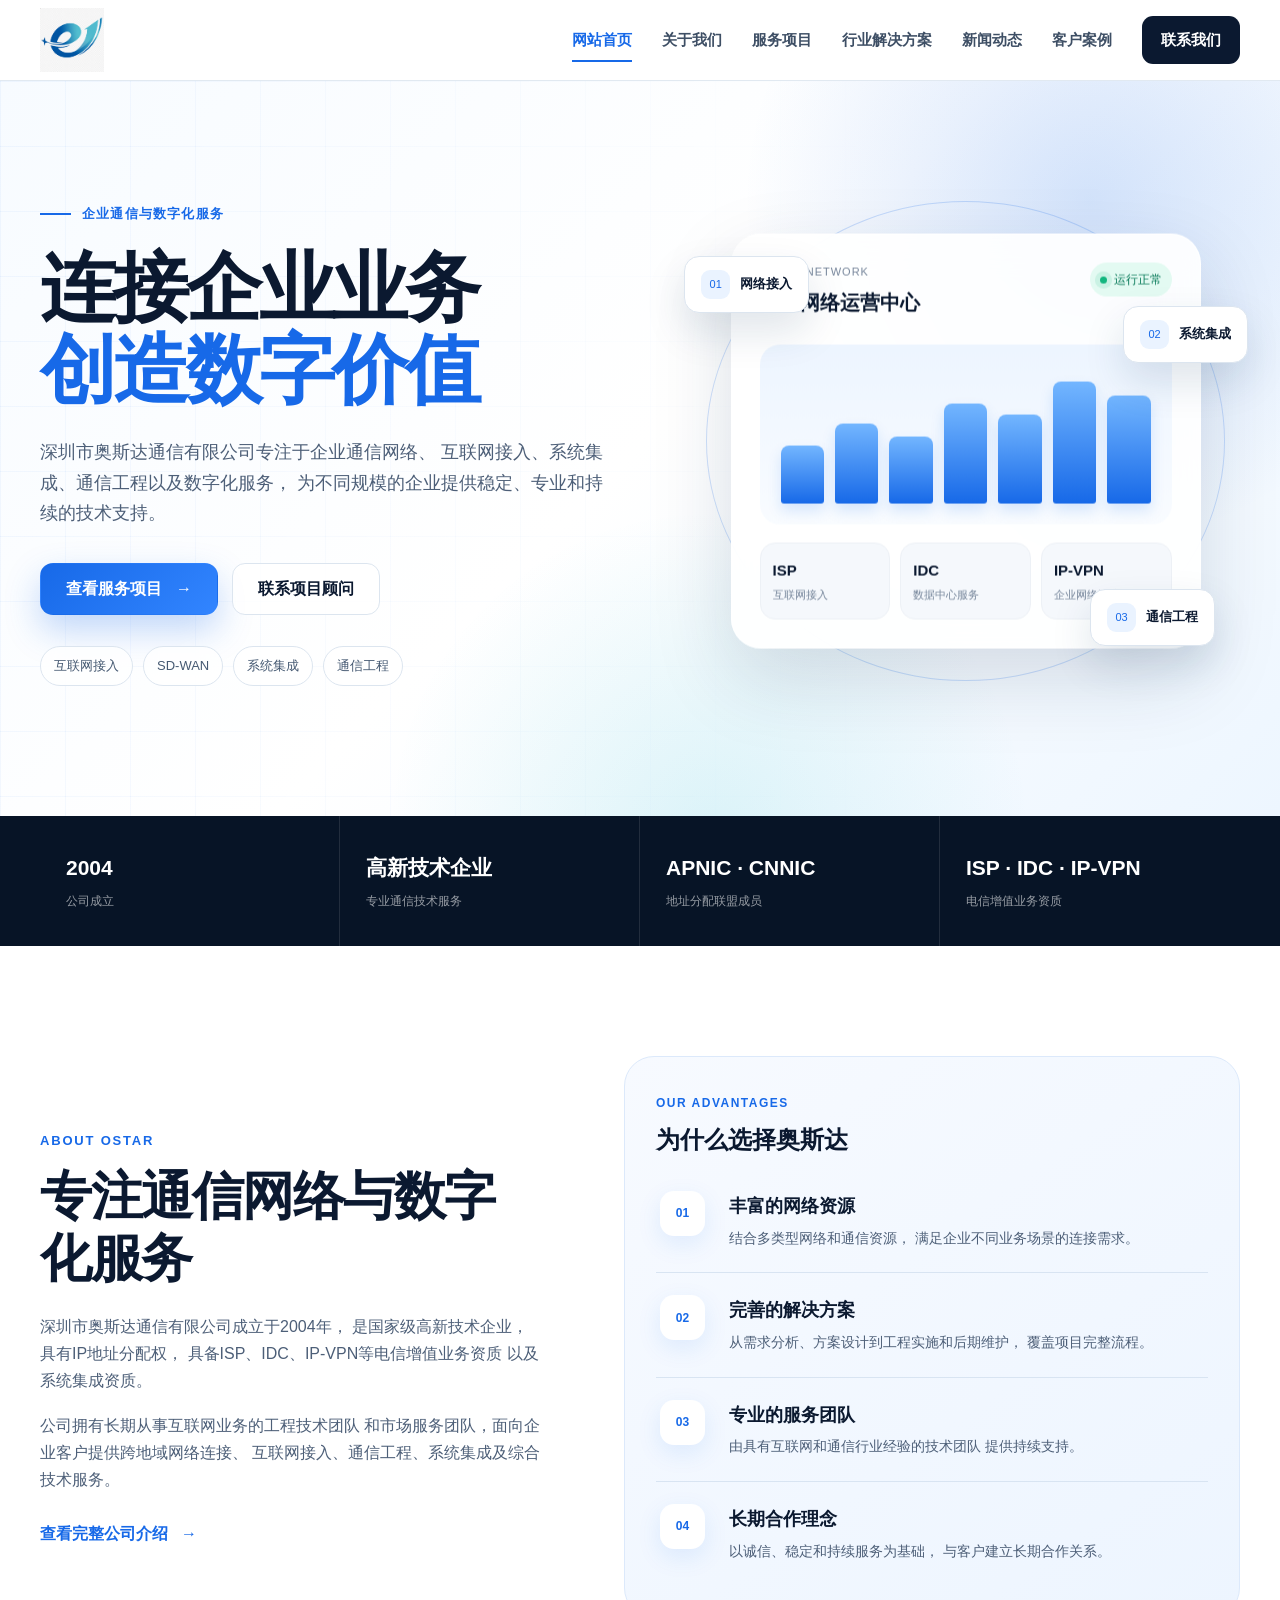
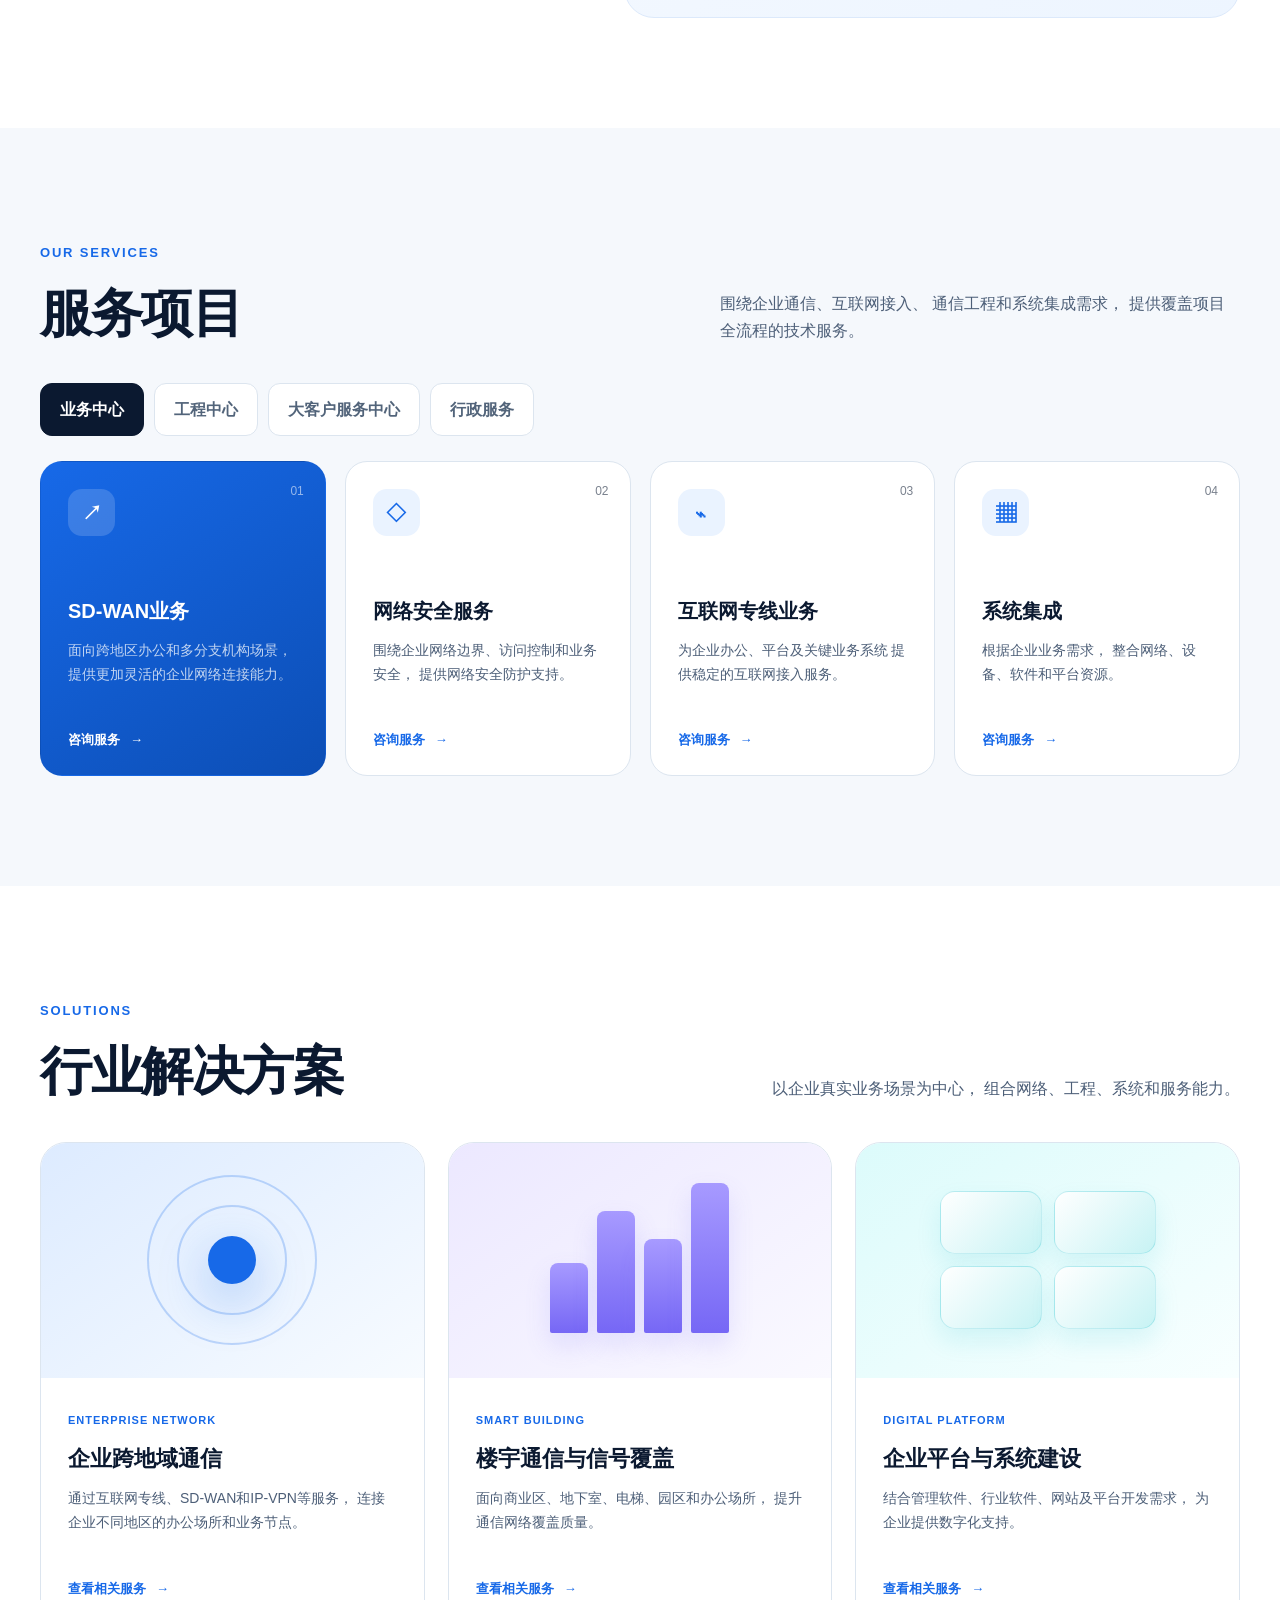
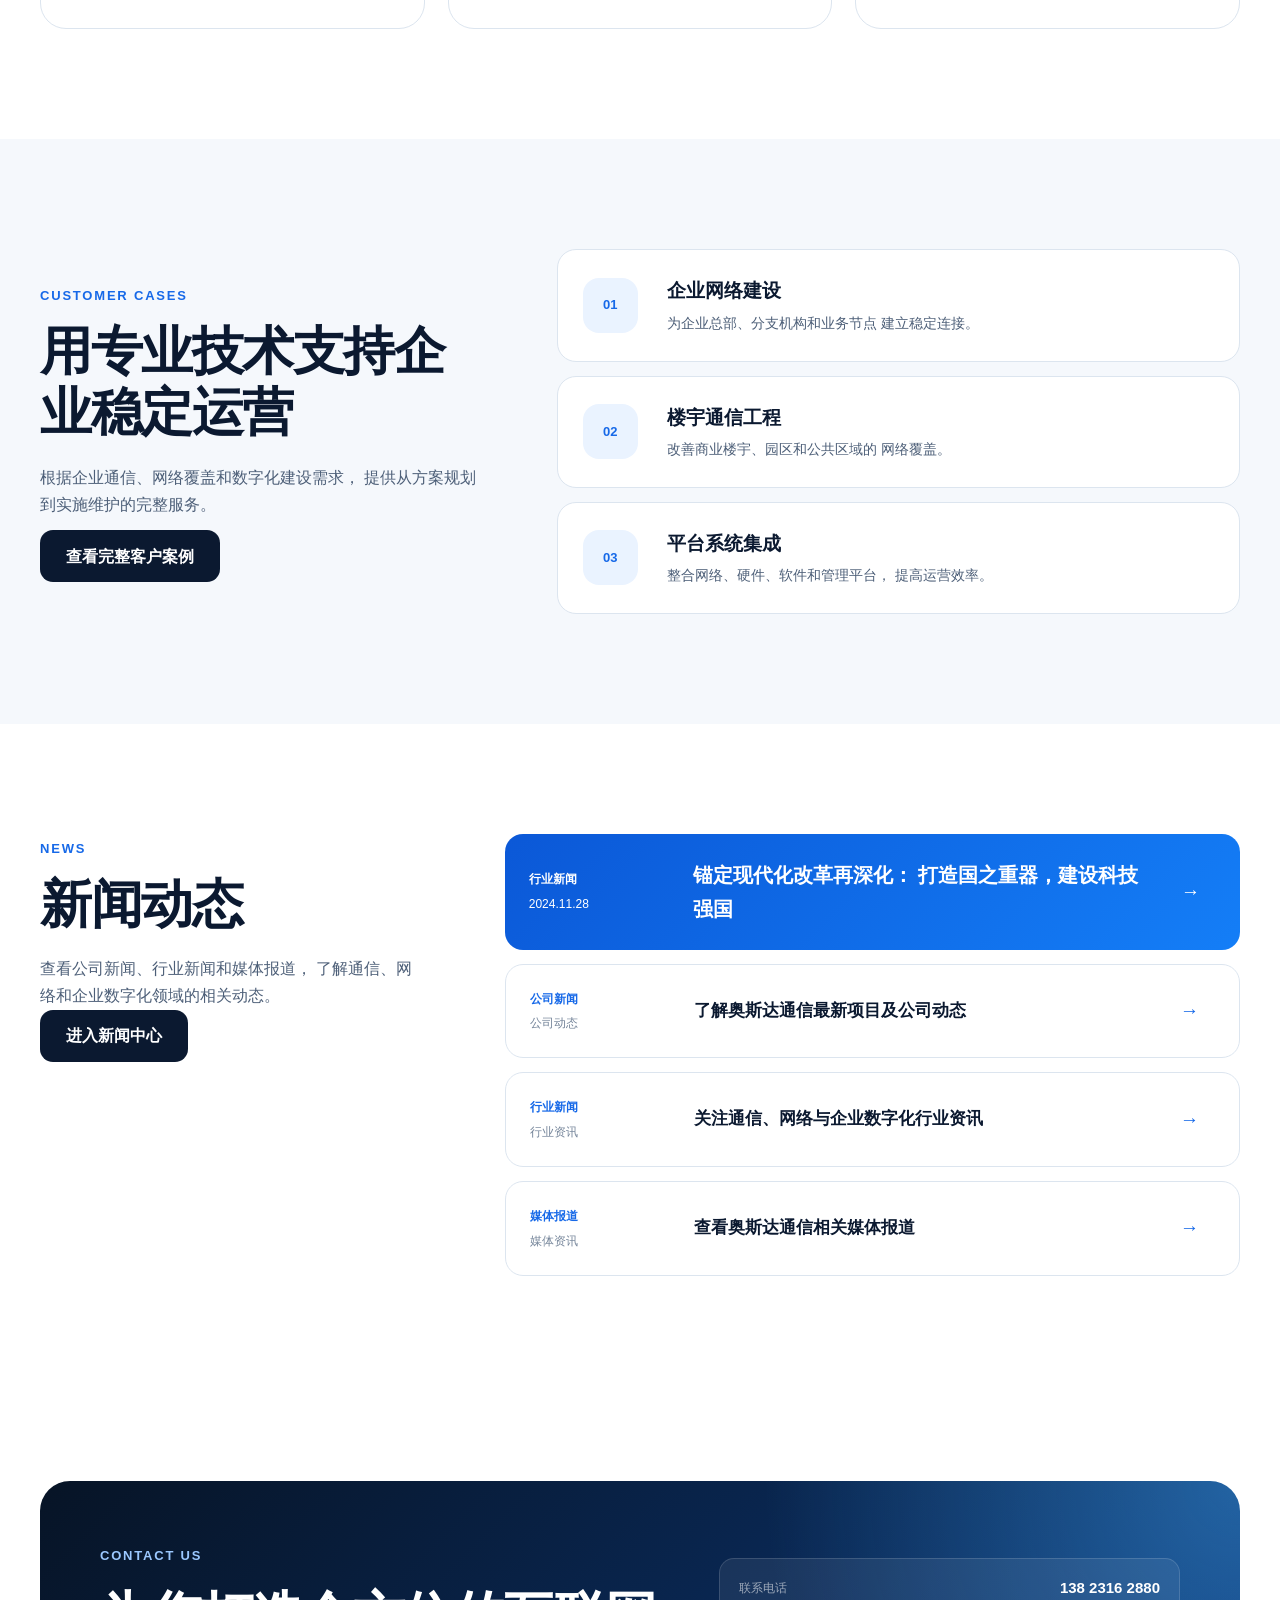
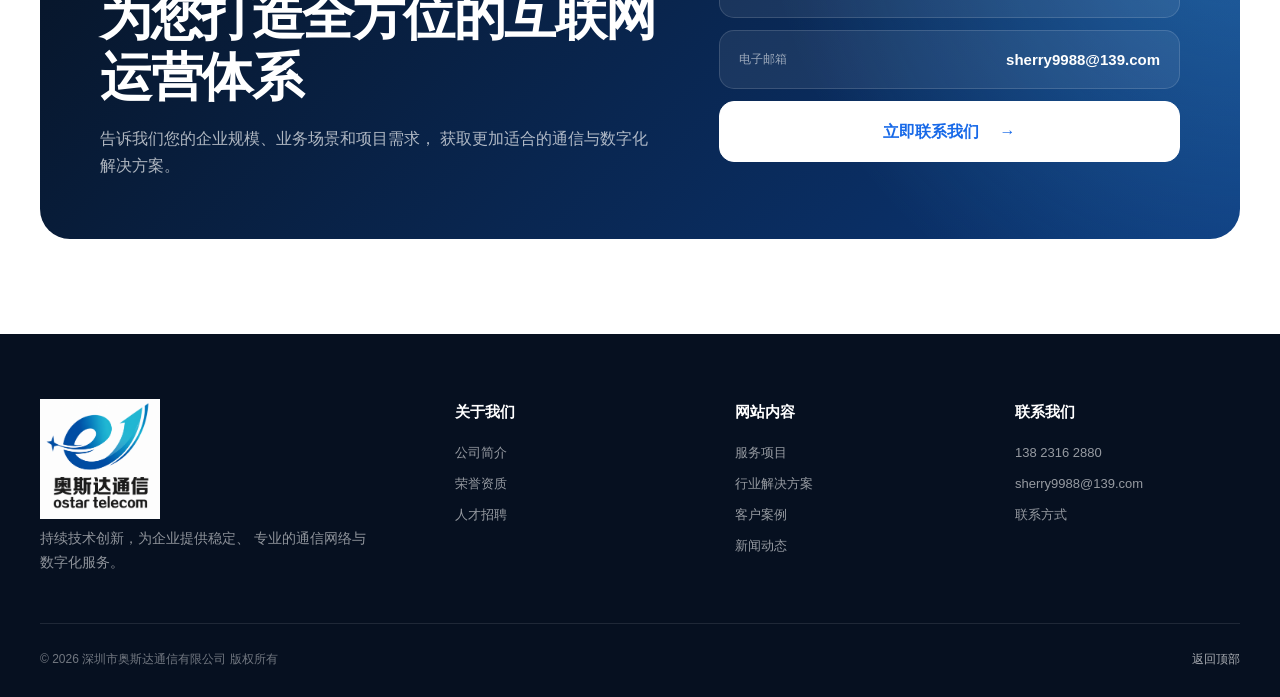
==== commit 44fb2422: "Update website logo" ====
--- a/index.html
+++ b/index.html
@@ -1,1121 +1,1396 @@
-<!doctype html>
+<!DOCTYPE html>
 <html lang="zh-CN">
+
 <head>
-  <meta charset="utf-8">
-  <meta name="viewport" content="width=device-width, initial-scale=1">
-
-  <meta
-    name="description"
-    content="深圳市奥斯达通信有限公司官方网站，为企业提供互联网接入、数据中心、通信工程、系统集成及数字化服务。"
-  >
-
-  <title>深圳市奥斯达通信有限公司｜持续技术创新</title>
-
-  <link rel="stylesheet" href="css/style.css">
+    <meta charset="UTF-8">
+
+    <meta
+        name="viewport"
+        content="width=device-width, initial-scale=1.0"
+    >
+
+    <meta
+        name="description"
+        content="深圳市奥斯达通信有限公司官方网站，为企业提供通信网络、互联网接入、系统集成、通信工程及数字化服务。"
+    >
+
+    <meta
+        name="keywords"
+        content="奥斯达通信,互联网专线,SD-WAN,系统集成,通信工程,企业网络"
+    >
+
+    <title>深圳市奥斯达通信有限公司</title>
+
+    <link
+        rel="stylesheet"
+        href="css/style.css"
+    >
 </head>
 
 <body>
 
-  <a class="skip-link" href="#main">
-    跳到主要内容
-  </a>
-
-  <!-- 顶部导航 -->
-  <header class="site-header" id="top">
-    <div class="container header-inner">
-
-      <!-- 新 Logo -->
-      <a
-        class="brand"
-        href="#top"
-        aria-label="奥斯达通信首页"
-      >
-        <img
-          src="images/ostar-logo-web.jpg"
-          alt="奥斯达通信 Ostar Telecom"
+    <!-- 无障碍跳转链接 -->
+    <a
+        class="skip-link"
+        href="#mainContent"
+    >
+        跳到主要内容
+    </a>
+
+
+    <!-- ========================================
+         1. 顶部导航栏
+    ========================================= -->
+
+    <header class="site-header">
+
+        <div class="container header-inner">
+
+            <!-- Logo -->
+           <a
+                class="brand"
+                href="#top"
+                aria-label="奥斯达通信首页"
+            >
+            <img
+                class="header-logo-icon"
+                src="images/ostar-logo-icon.png"
+                alt="奥斯达通信"
+            >
+            </a>
+
+            <!-- 导航栏 -->
+            <nav
+                class="main-nav"
+                id="mainNav"
+                aria-label="主要导航"
+            >
+
+                <a
+                    class="active"
+                    href="#home"
+                >
+                    网站首页
+                </a>
+
+                <a href="about.html">
+                    关于我们
+                </a>
+
+                <a href="#services">
+                    服务项目
+                </a>
+
+                <a href="#solutions">
+                    行业解决方案
+                </a>
+
+                <a href="news.html">
+                    新闻动态
+                </a>
+
+                <a href="cases.html">
+                    客户案例
+                </a>
+
+                <a
+                    class="nav-contact"
+                    href="#contact"
+                >
+                    联系我们
+                </a>
+
+            </nav>
+
+
+            <!-- 手机端菜单按钮 -->
+            <button
+                class="menu-toggle"
+                id="menuToggle"
+                type="button"
+                aria-label="打开导航菜单"
+                aria-expanded="false"
+                aria-controls="mainNav"
+            >
+                <span></span>
+                <span></span>
+                <span></span>
+            </button>
+
+        </div>
+
+    </header>
+
+
+    <main id="mainContent">
+
+
+        <!-- ========================================
+             2. 首页第一屏
+        ========================================= -->
+
+        <section
+            class="hero"
+            id="home"
         >
-      </a>
-
-      <!-- 手机端菜单按钮 -->
-      <button
-        class="menu-toggle"
-        id="menuToggle"
-        type="button"
-        aria-expanded="false"
-        aria-controls="mainNav"
-        aria-label="打开导航菜单"
-      >
-        <span></span>
-        <span></span>
-        <span></span>
-      </button>
-
-      <!-- 主导航 -->
-      <nav
-        class="main-nav"
-        id="mainNav"
-        aria-label="主导航"
-      >
-        <a class="active" href="#top">
-          网站首页
-        </a>
-
-        <a href="https://www.ostel.cn/page8">
-          关于我们
-        </a>
-
-        <a href="#services">
-          服务项目
-        </a>
-
-        <a href="https://www.ostel.cn/page5">
-          新闻动态
-        </a>
-
-        <a href="#cases">
-          客户案例
-        </a>
-
-        <a class="nav-cta" href="#contact">
-          联系方式
-        </a>
-      </nav>
-
-    </div>
-  </header>
-
-  <main id="main">
-
-    <!-- 首页主视觉 -->
-    <section class="hero">
-
-      <div
-        class="hero-grid-pattern"
-        aria-hidden="true"
-      ></div>
-
-      <div class="container hero-layout">
-
-        <div class="hero-copy reveal">
-
-          <div class="eyebrow">
-            <span></span>
-            OSTAR TELECOM · SINCE 2004
-          </div>
-
-          <h1>
-            持续技术创新，<br>
-            <em>创造更好的用户体验</em>
-          </h1>
-
-          <p class="hero-lead">
-            为企业提供互联网接入、数据中心、通信工程、系统集成和数字化平台服务，
-            打造稳定、高效、可持续的互联网运营体系。
-          </p>
-
-          <div class="hero-actions">
-
-            <a
-              class="btn btn-primary"
-              href="#services"
-            >
-              查看服务项目
-              <span>↗</span>
-            </a>
-
-            <a
-              class="btn btn-secondary"
-              href="#contact"
-            >
-              联系项目顾问
-            </a>
-
-          </div>
-
-          <div
-            class="hero-tags"
-            aria-label="核心资质与能力"
-          >
-            <span>APNIC / CNNIC 成员</span>
-            <span>ISP · IDC · IP-VPN</span>
-            <span>系统集成资质</span>
-          </div>
+
+            <div class="hero-background"></div>
+
+            <div class="container hero-layout">
+
+                <!-- 左侧文字 -->
+                <div class="hero-content">
+
+                    <div class="hero-label">
+                        <span></span>
+                        企业通信与数字化服务
+                    </div>
+
+                    <h1>
+                        连接企业业务
+                        <br>
+
+                        <em>创造数字价值</em>
+                    </h1>
+
+                    <p class="hero-description">
+                        深圳市奥斯达通信有限公司专注于企业通信网络、
+                        互联网接入、系统集成、通信工程以及数字化服务，
+                        为不同规模的企业提供稳定、专业和持续的技术支持。
+                    </p>
+
+                    <div class="hero-actions">
+
+                        <a
+                            class="button button-primary"
+                            href="#services"
+                        >
+                            查看服务项目
+                            <span>→</span>
+                        </a>
+
+                        <a
+                            class="button button-secondary"
+                            href="#contact"
+                        >
+                            联系项目顾问
+                        </a>
+
+                    </div>
+
+                    <div class="hero-tags">
+                        <span>互联网接入</span>
+                        <span>SD-WAN</span>
+                        <span>系统集成</span>
+                        <span>通信工程</span>
+                    </div>
+
+                </div>
+
+
+                <!-- 右侧现代化数据面板 -->
+                <div class="hero-visual">
+
+                    <div class="visual-orbit orbit-one"></div>
+                    <div class="visual-orbit orbit-two"></div>
+
+                    <div class="network-card">
+
+                        <div class="network-card-header">
+
+                            <div>
+                                <small>OSTAR NETWORK</small>
+                                <strong>企业网络运营中心</strong>
+                            </div>
+
+                            <span class="status">
+                                运行正常
+                            </span>
+
+                        </div>
+
+
+                        <div class="network-chart">
+                            <span style="--height: 42%;"></span>
+                            <span style="--height: 58%;"></span>
+                            <span style="--height: 48%;"></span>
+                            <span style="--height: 72%;"></span>
+                            <span style="--height: 64%;"></span>
+                            <span style="--height: 88%;"></span>
+                            <span style="--height: 78%;"></span>
+                        </div>
+
+
+                        <div class="network-metrics">
+
+                            <div>
+                                <strong>ISP</strong>
+                                <span>互联网接入</span>
+                            </div>
+
+                            <div>
+                                <strong>IDC</strong>
+                                <span>数据中心服务</span>
+                            </div>
+
+                            <div>
+                                <strong>IP-VPN</strong>
+                                <span>企业网络连接</span>
+                            </div>
+
+                        </div>
+
+                    </div>
+
+
+                    <div class="floating-card floating-card-one">
+                        <span>01</span>
+                        <strong>网络接入</strong>
+                    </div>
+
+                    <div class="floating-card floating-card-two">
+                        <span>02</span>
+                        <strong>系统集成</strong>
+                    </div>
+
+                    <div class="floating-card floating-card-three">
+                        <span>03</span>
+                        <strong>通信工程</strong>
+                    </div>
+
+                </div>
+
+            </div>
+
+        </section>
+
+
+        <!-- ========================================
+             3. 公司核心信息
+        ========================================= -->
+
+        <section
+            class="company-data"
+            aria-label="公司核心信息"
+        >
+
+            <div class="container company-data-grid">
+
+                <div class="data-item">
+                    <strong>2004</strong>
+                    <span>公司成立</span>
+                </div>
+
+                <div class="data-item">
+                    <strong>高新技术企业</strong>
+                    <span>专业通信技术服务</span>
+                </div>
+
+                <div class="data-item">
+                    <strong>APNIC · CNNIC</strong>
+                    <span>地址分配联盟成员</span>
+                </div>
+
+                <div class="data-item">
+                    <strong>ISP · IDC · IP-VPN</strong>
+                    <span>电信增值业务资质</span>
+                </div>
+
+            </div>
+
+        </section>
+
+
+        <!-- ========================================
+             4. 关于我们
+        ========================================= -->
+
+        <section
+            class="section about-section"
+            id="about"
+        >
+
+            <div class="container about-layout">
+
+                <div class="section-content reveal">
+
+                    <span class="section-label">
+                        ABOUT OSTAR
+                    </span>
+
+                    <h2>
+                        专注通信网络与数字化服务
+                    </h2>
+
+                    <p>
+                        深圳市奥斯达通信有限公司成立于2004年，
+                        是国家级高新技术企业，具有IP地址分配权，
+                        具备ISP、IDC、IP-VPN等电信增值业务资质
+                        以及系统集成资质。
+                    </p>
+
+                    <p>
+                        公司拥有长期从事互联网业务的工程技术团队
+                        和市场服务团队，面向企业客户提供跨地域网络连接、
+                        互联网接入、通信工程、系统集成及综合技术服务。
+                    </p>
+
+                    <a
+                        class="text-link"
+                        href="about.html"
+                    >
+                        查看完整公司介绍
+                        <span>→</span>
+                    </a>
+
+                </div>
+
+
+                <div class="advantage-panel reveal">
+
+                    <div class="panel-heading">
+                        <span>OUR ADVANTAGES</span>
+                        <h3>为什么选择奥斯达</h3>
+                    </div>
+
+                    <article class="advantage-item">
+
+                        <span class="advantage-number">01</span>
+
+                        <div>
+                            <h4>丰富的网络资源</h4>
+
+                            <p>
+                                结合多类型网络和通信资源，
+                                满足企业不同业务场景的连接需求。
+                            </p>
+                        </div>
+
+                    </article>
+
+                    <article class="advantage-item">
+
+                        <span class="advantage-number">02</span>
+
+                        <div>
+                            <h4>完善的解决方案</h4>
+
+                            <p>
+                                从需求分析、方案设计到工程实施和后期维护，
+                                覆盖项目完整流程。
+                            </p>
+                        </div>
+
+                    </article>
+
+                    <article class="advantage-item">
+
+                        <span class="advantage-number">03</span>
+
+                        <div>
+                            <h4>专业的服务团队</h4>
+
+                            <p>
+                                由具有互联网和通信行业经验的技术团队
+                                提供持续支持。
+                            </p>
+                        </div>
+
+                    </article>
+
+                    <article class="advantage-item">
+
+                        <span class="advantage-number">04</span>
+
+                        <div>
+                            <h4>长期合作理念</h4>
+
+                            <p>
+                                以诚信、稳定和持续服务为基础，
+                                与客户建立长期合作关系。
+                            </p>
+                        </div>
+
+                    </article>
+
+                </div>
+
+            </div>
+
+        </section>
+
+
+        <!-- ========================================
+             5. 服务项目
+        ========================================= -->
+
+        <section
+            class="section services-section"
+            id="services"
+        >
+
+            <div class="container">
+
+                <div class="section-header reveal">
+
+                    <div>
+                        <span class="section-label">
+                            OUR SERVICES
+                        </span>
+
+                        <h2>服务项目</h2>
+                    </div>
+
+                    <p>
+                        围绕企业通信、互联网接入、
+                        通信工程和系统集成需求，
+                        提供覆盖项目全流程的技术服务。
+                    </p>
+
+                </div>
+
+
+                <!-- 服务分类按钮 -->
+                <div
+                    class="service-tabs reveal"
+                    role="tablist"
+                    aria-label="服务项目分类"
+                >
+
+                    <button
+                        class="service-tab active"
+                        type="button"
+                        role="tab"
+                        data-tab="business"
+                        aria-selected="true"
+                    >
+                        业务中心
+                    </button>
+
+                    <button
+                        class="service-tab"
+                        type="button"
+                        role="tab"
+                        data-tab="engineering"
+                        aria-selected="false"
+                    >
+                        工程中心
+                    </button>
+
+                    <button
+                        class="service-tab"
+                        type="button"
+                        role="tab"
+                        data-tab="customer"
+                        aria-selected="false"
+                    >
+                        大客户服务中心
+                    </button>
+
+                    <button
+                        class="service-tab"
+                        type="button"
+                        role="tab"
+                        data-tab="administration"
+                        aria-selected="false"
+                    >
+                        行政服务
+                    </button>
+
+                </div>
+
+
+                <!-- 业务中心 -->
+                <div
+                    class="service-panel active"
+                    id="business"
+                    role="tabpanel"
+                >
+
+                    <article class="service-card featured-card reveal">
+
+                        <span class="service-number">01</span>
+
+                        <div class="service-icon">↗</div>
+
+                        <h3>SD-WAN业务</h3>
+
+                        <p>
+                            面向跨地区办公和多分支机构场景，
+                            提供更加灵活的企业网络连接能力。
+                        </p>
+
+                        <a href="#contact">
+                            咨询服务
+                            <span>→</span>
+                        </a>
+
+                    </article>
+
+                    <article class="service-card reveal">
+
+                        <span class="service-number">02</span>
+
+                        <div class="service-icon">◇</div>
+
+                        <h3>网络安全服务</h3>
+
+                        <p>
+                            围绕企业网络边界、访问控制和业务安全，
+                            提供网络安全防护支持。
+                        </p>
+
+                        <a href="#contact">
+                            咨询服务
+                            <span>→</span>
+                        </a>
+
+                    </article>
+
+                    <article class="service-card reveal">
+
+                        <span class="service-number">03</span>
+
+                        <div class="service-icon">⌁</div>
+
+                        <h3>互联网专线业务</h3>
+
+                        <p>
+                            为企业办公、平台及关键业务系统
+                            提供稳定的互联网接入服务。
+                        </p>
+
+                        <a href="#contact">
+                            咨询服务
+                            <span>→</span>
+                        </a>
+
+                    </article>
+
+                    <article class="service-card reveal">
+
+                        <span class="service-number">04</span>
+
+                        <div class="service-icon">▦</div>
+
+                        <h3>系统集成</h3>
+
+                        <p>
+                            根据企业业务需求，
+                            整合网络、设备、软件和平台资源。
+                        </p>
+
+                        <a href="#contact">
+                            咨询服务
+                            <span>→</span>
+                        </a>
+
+                    </article>
+
+                </div>
+
+
+                <!-- 工程中心 -->
+                <div
+                    class="service-panel"
+                    id="engineering"
+                    role="tabpanel"
+                    hidden
+                >
+
+                    <article class="service-card featured-card">
+
+                        <span class="service-number">01</span>
+
+                        <div class="service-icon">⌂</div>
+
+                        <h3>智能楼宇系统集成</h3>
+
+                        <p>
+                            围绕楼宇网络、弱电及智能化系统，
+                            提供整体规划和工程实施。
+                        </p>
+
+                        <a href="#contact">
+                            咨询项目
+                            <span>→</span>
+                        </a>
+
+                    </article>
+
+                    <article class="service-card">
+
+                        <span class="service-number">02</span>
+
+                        <div class="service-icon">◉</div>
+
+                        <h3>室内通信覆盖</h3>
+
+                        <p>
+                            针对地下室、电梯、商业区及办公区域，
+                            优化通信信号覆盖。
+                        </p>
+
+                        <a href="#contact">
+                            咨询项目
+                            <span>→</span>
+                        </a>
+
+                    </article>
+
+                    <article class="service-card">
+
+                        <span class="service-number">03</span>
+
+                        <div class="service-icon">◇</div>
+
+                        <h3>网络工程实施</h3>
+
+                        <p>
+                            提供现场勘察、方案设计、
+                            工程施工和系统调试服务。
+                        </p>
+
+                        <a href="#contact">
+                            咨询项目
+                            <span>→</span>
+                        </a>
+
+                    </article>
+
+                    <article class="service-card">
+
+                        <span class="service-number">04</span>
+
+                        <div class="service-icon">◎</div>
+
+                        <h3>通信系统维护</h3>
+
+                        <p>
+                            通过巡检、故障处理和持续优化，
+                            保障通信系统稳定运行。
+                        </p>
+
+                        <a href="#contact">
+                            咨询项目
+                            <span>→</span>
+                        </a>
+
+                    </article>
+
+                </div>
+
+
+                <!-- 大客户服务中心 -->
+                <div
+                    class="service-panel"
+                    id="customer"
+                    role="tabpanel"
+                    hidden
+                >
+
+                    <article class="service-card featured-card">
+
+                        <span class="service-number">01</span>
+
+                        <div class="service-icon">⌘</div>
+
+                        <h3>技术咨询与培训</h3>
+
+                        <p>
+                            围绕通信网络、系统平台和企业数字化能力，
+                            提供技术咨询服务。
+                        </p>
+
+                        <a href="#contact">
+                            了解服务
+                            <span>→</span>
+                        </a>
+
+                    </article>
+
+                    <article class="service-card">
+
+                        <span class="service-number">02</span>
+
+                        <div class="service-icon">✦</div>
+
+                        <h3>服务咨询与培训</h3>
+
+                        <p>
+                            帮助企业完善客户服务流程、
+                            项目管理和交付标准。
+                        </p>
+
+                        <a href="#contact">
+                            了解服务
+                            <span>→</span>
+                        </a>
+
+                    </article>
+
+                    <article class="service-card">
+
+                        <span class="service-number">03</span>
+
+                        <div class="service-icon">↗</div>
+
+                        <h3>销售咨询与培训</h3>
+
+                        <p>
+                            结合通信和数字化业务场景，
+                            提供销售能力支持。
+                        </p>
+
+                        <a href="#contact">
+                            了解服务
+                            <span>→</span>
+                        </a>
+
+                    </article>
+
+                    <article class="service-card">
+
+                        <span class="service-number">04</span>
+
+                        <div class="service-icon">★</div>
+
+                        <h3>大客户专项服务</h3>
+
+                        <p>
+                            面向重点客户提供项目协同、
+                            持续沟通和定制化支持。
+                        </p>
+
+                        <a href="#contact">
+                            了解服务
+                            <span>→</span>
+                        </a>
+
+                    </article>
+
+                </div>
+
+
+                <!-- 行政服务 -->
+                <div
+                    class="service-panel"
+                    id="administration"
+                    role="tabpanel"
+                    hidden
+                >
+
+                    <article class="service-card featured-card">
+
+                        <span class="service-number">01</span>
+
+                        <div class="service-icon">¥</div>
+
+                        <h3>计费营账</h3>
+
+                        <p>
+                            围绕业务计费、账务处理和运营管理，
+                            提供行政支持服务。
+                        </p>
+
+                        <a href="#contact">
+                            了解服务
+                            <span>→</span>
+                        </a>
+
+                    </article>
+
+                    <article class="service-card">
+
+                        <span class="service-number">02</span>
+
+                        <div class="service-icon">人</div>
+
+                        <h3>人力服务</h3>
+
+                        <p>
+                            根据企业和项目运营需求，
+                            提供相应的人力资源支持。
+                        </p>
+
+                        <a href="#contact">
+                            了解服务
+                            <span>→</span>
+                        </a>
+
+                    </article>
+
+                    <article class="service-card">
+
+                        <span class="service-number">03</span>
+
+                        <div class="service-icon">▤</div>
+
+                        <h3>运营支持</h3>
+
+                        <p>
+                            支持日常业务流程、资料管理
+                            以及跨部门项目协调。
+                        </p>
+
+                        <a href="#contact">
+                            了解服务
+                            <span>→</span>
+                        </a>
+
+                    </article>
+
+                    <article class="service-card">
+
+                        <span class="service-number">04</span>
+
+                        <div class="service-icon">✓</div>
+
+                        <h3>综合行政服务</h3>
+
+                        <p>
+                            根据企业和项目实际需求，
+                            提供规范、灵活的行政协作。
+                        </p>
+
+                        <a href="#contact">
+                            了解服务
+                            <span>→</span>
+                        </a>
+
+                    </article>
+
+                </div>
+
+            </div>
+
+        </section>
+
+
+        <!-- ========================================
+             6. 行业解决方案
+        ========================================= -->
+
+        <section
+            class="section solutions-section"
+            id="solutions"
+        >
+
+            <div class="container">
+
+                <div class="section-header reveal">
+
+                    <div>
+                        <span class="section-label">
+                            SOLUTIONS
+                        </span>
+
+                        <h2>行业解决方案</h2>
+                    </div>
+
+                    <p>
+                        以企业真实业务场景为中心，
+                        组合网络、工程、系统和服务能力。
+                    </p>
+
+                </div>
+
+
+                <div class="solution-grid">
+
+                    <article class="solution-card solution-blue reveal">
+
+                        <div class="solution-visual">
+                            <span></span>
+                            <span></span>
+                            <span></span>
+                        </div>
+
+                        <div class="solution-content">
+
+                            <small>ENTERPRISE NETWORK</small>
+
+                            <h3>企业跨地域通信</h3>
+
+                            <p>
+                                通过互联网专线、SD-WAN和IP-VPN等服务，
+                                连接企业不同地区的办公场所和业务节点。
+                            </p>
+
+                            <a href="#contact">
+                                查看相关服务
+                                <span>→</span>
+                            </a>
+
+                        </div>
+
+                    </article>
+
+
+                    <article class="solution-card solution-purple reveal">
+
+                        <div class="solution-visual building-visual">
+                            <i></i>
+                            <i></i>
+                            <i></i>
+                            <i></i>
+                        </div>
+
+                        <div class="solution-content">
+
+                            <small>SMART BUILDING</small>
+
+                            <h3>楼宇通信与信号覆盖</h3>
+
+                            <p>
+                                面向商业区、地下室、电梯、园区和办公场所，
+                                提升通信网络覆盖质量。
+                            </p>
+
+                            <a href="#contact">
+                                查看相关服务
+                                <span>→</span>
+                            </a>
+
+                        </div>
+
+                    </article>
+
+
+                    <article class="solution-card solution-cyan reveal">
+
+                        <div class="solution-visual platform-visual">
+                            <b></b>
+                            <b></b>
+                            <b></b>
+                            <b></b>
+                        </div>
+
+                        <div class="solution-content">
+
+                            <small>DIGITAL PLATFORM</small>
+
+                            <h3>企业平台与系统建设</h3>
+
+                            <p>
+                                结合管理软件、行业软件、网站及平台开发需求，
+                                为企业提供数字化支持。
+                            </p>
+
+                            <a href="#contact">
+                                查看相关服务
+                                <span>→</span>
+                            </a>
+
+                        </div>
+
+                    </article>
+
+                </div>
+
+            </div>
+
+        </section>
+
+
+        <!-- ========================================
+             7. 客户案例
+        ========================================= -->
+
+        <section
+            class="section cases-section"
+            id="cases"
+        >
+
+            <div class="container cases-layout">
+
+                <div class="cases-introduction reveal">
+
+                    <span class="section-label">
+                        CUSTOMER CASES
+                    </span>
+
+                    <h2>
+                        用专业技术支持企业稳定运营
+                    </h2>
+
+                    <p>
+                        根据企业通信、网络覆盖和数字化建设需求，
+                        提供从方案规划到实施维护的完整服务。
+                    </p>
+
+                    <a
+                        class="button button-dark"
+                        href="cases.html"
+                    >
+                        查看完整客户案例
+                    </a>
+
+                </div>
+
+
+                <div class="case-summary reveal">
+
+                    <article>
+                        <span>01</span>
+
+                        <div>
+                            <h3>企业网络建设</h3>
+
+                            <p>
+                                为企业总部、分支机构和业务节点
+                                建立稳定连接。
+                            </p>
+                        </div>
+                    </article>
+
+                    <article>
+                        <span>02</span>
+
+                        <div>
+                            <h3>楼宇通信工程</h3>
+
+                            <p>
+                                改善商业楼宇、园区和公共区域的
+                                网络覆盖。
+                            </p>
+                        </div>
+                    </article>
+
+                    <article>
+                        <span>03</span>
+
+                        <div>
+                            <h3>平台系统集成</h3>
+
+                            <p>
+                                整合网络、硬件、软件和管理平台，
+                                提高运营效率。
+                            </p>
+                        </div>
+                    </article>
+
+                </div>
+
+            </div>
+
+        </section>
+
+
+        <!-- ========================================
+             8. 新闻动态
+        ========================================= -->
+
+        <section
+            class="section news-section"
+            id="news"
+        >
+
+            <div class="container news-layout">
+
+                <div class="news-introduction reveal">
+
+                    <span class="section-label">
+                        NEWS
+                    </span>
+
+                    <h2>新闻动态</h2>
+
+                    <p>
+                        查看公司新闻、行业新闻和媒体报道，
+                        了解通信、网络和企业数字化领域的相关动态。
+                    </p>
+
+                    <a
+                        class="button button-dark"
+                        href="news.html"
+                    >
+                        进入新闻中心
+                    </a>
+
+                </div>
+
+
+                <div class="news-list reveal">
+
+                    <!-- 重点新闻 -->
+                    <a
+                        class="news-item news-featured"
+                        href="news.html#featuredArticle"
+                    >
+
+                        <div class="news-meta">
+                            <span>行业新闻</span>
+
+                            <time datetime="2024-11-28">
+                                2024.11.28
+                            </time>
+                        </div>
+
+                        <h3>
+                            锚定现代化改革再深化：
+                            打造国之重器，建设科技强国
+                        </h3>
+
+                        <strong>→</strong>
+
+                    </a>
+
+
+                    <!-- 公司新闻 -->
+                    <a
+                        class="news-item"
+                        href="news.html#companyArticle"
+                    >
+
+                        <div class="news-meta">
+                            <span>公司新闻</span>
+                            <time>公司动态</time>
+                        </div>
+
+                        <h3>
+                            了解奥斯达通信最新项目及公司动态
+                        </h3>
+
+                        <strong>→</strong>
+
+                    </a>
+
+
+                    <!-- 行业新闻 -->
+                    <a
+                        class="news-item"
+                        href="news.html#satelliteArticle"
+                    >
+
+                        <div class="news-meta">
+                            <span>行业新闻</span>
+                            <time>行业资讯</time>
+                        </div>
+
+                        <h3>
+                            关注通信、网络与企业数字化行业资讯
+                        </h3>
+
+                        <strong>→</strong>
+
+                    </a>
+
+
+                    <!-- 媒体报道 -->
+                    <a
+                        class="news-item"
+                        href="news.html#mediaArticle"
+                    >
+
+                        <div class="news-meta">
+                            <span>媒体报道</span>
+                            <time>媒体资讯</time>
+                        </div>
+
+                        <h3>
+                            查看奥斯达通信相关媒体报道
+                        </h3>
+
+                        <strong>→</strong>
+
+                    </a>
+
+                </div>
+
+            </div>
+
+        </section>
+
+
+        <!-- ========================================
+             9. 联系我们
+        ========================================= -->
+
+        <section
+            class="contact-section"
+            id="contact"
+        >
+
+            <div class="container contact-box reveal">
+
+                <div class="contact-content">
+
+                    <span class="section-label section-label-light">
+                        CONTACT US
+                    </span>
+
+                    <h2>
+                        为您打造全方位的互联网运营体系
+                    </h2>
+
+                    <p>
+                        告诉我们您的企业规模、业务场景和项目需求，
+                        获取更加适合的通信与数字化解决方案。
+                    </p>
+
+                </div>
+
+
+                <div class="contact-information">
+
+                    <a href="tel:13823162880">
+
+                        <small>联系电话</small>
+
+                        <strong>
+                            138 2316 2880
+                        </strong>
+
+                    </a>
+
+
+                    <a href="mailto:sherry9988@139.com">
+
+                        <small>电子邮箱</small>
+
+                        <strong>
+                            sherry9988@139.com
+                        </strong>
+
+                    </a>
+
+
+                    <a
+                        class="contact-link"
+                        href="mailto:sherry9988@139.com"
+                    >
+                        立即联系我们
+                        <span>→</span>
+                    </a>
+
+                </div>
+
+            </div>
+
+        </section>
+
+    </main>
+
+
+    <!-- ========================================
+         10. 网站底部
+    ========================================= -->
+
+    <footer class="site-footer">
+
+        <div class="container footer-grid">
+
+            <div class="footer-brand">
+
+                <a
+                    class="brand"
+                    href="#top"
+                    aria-label="奥斯达通信首页"
+                >
+                <img
+                    class="footer-logo-image"
+                    src="images/ostar-logo-web.png"
+                    alt="奥斯达通信 Ostar Telecom"
+                >
+                </a>
+
+                <p>
+                    持续技术创新，为企业提供稳定、
+                    专业的通信网络与数字化服务。
+                </p>
+
+            </div>
+
+
+            <div class="footer-column">
+
+                <h3>关于我们</h3>
+
+                <a href="about.html#companyProfile">
+                    公司简介
+                </a>
+
+                <a href="about.html#honors">
+                    荣誉资质
+                </a>
+
+                <a href="about.html#careers">
+                    人才招聘
+                </a>
+
+            </div>
+
+
+            <div class="footer-column">
+
+                <h3>网站内容</h3>
+
+                <a href="#services">
+                    服务项目
+                </a>
+
+                <a href="#solutions">
+                    行业解决方案
+                </a>
+
+                <a href="cases.html">
+                    客户案例
+                </a>
+
+                <a href="news.html">
+                    新闻动态
+                </a>
+
+            </div>
+
+
+            <div class="footer-column">
+
+                <h3>联系我们</h3>
+
+                <a href="tel:13823162880">
+                    138 2316 2880
+                </a>
+
+                <a href="mailto:sherry9988@139.com">
+                    sherry9988@139.com
+                </a>
+
+                <a href="#contact">
+                    联系方式
+                </a>
+
+            </div>
 
         </div>
 
-        <div
-          class="hero-visual reveal"
-          aria-label="企业数字化网络示意图"
-        >
-
-          <div class="orbit orbit-one"></div>
-          <div class="orbit orbit-two"></div>
-
-          <div class="network-card main-card">
-
-            <div class="card-topline">
-
-              <div>
-                <small>OSTAR CLOUD NETWORK</small>
-                <strong>企业网络运营中心</strong>
-              </div>
-
-              <span class="live-dot">
-                在线
-              </span>
-
+
+        <div class="container footer-bottom">
+
+            <p>
+                ©
+                <span id="currentYear">2026</span>
+                深圳市奥斯达通信有限公司 版权所有
+            </p>
+
+            <div>
+                <a href="#home">
+                    返回顶部
+                </a>
             </div>
 
-            <div
-              class="signal-graph"
-              aria-hidden="true"
-            >
-              <span style="height:42%"></span>
-              <span style="height:58%"></span>
-              <span style="height:48%"></span>
-              <span style="height:72%"></span>
-              <span style="height:64%"></span>
-              <span style="height:88%"></span>
-              <span style="height:100%"></span>
-            </div>
-
-            <div class="metric-row">
-
-              <div>
-                <b>IDC</b>
-                <span>数据中心服务</span>
-              </div>
-
-              <div>
-                <b>SD-WAN</b>
-                <span>智能组网</span>
-              </div>
-
-              <div>
-                <b>IP-VPN</b>
-                <span>专网连接</span>
-              </div>
-
-            </div>
-
-          </div>
-
-          <div class="floating-card card-a">
-            <span>01</span>
-            <b>互联网接入</b>
-          </div>
-
-          <div class="floating-card card-b">
-            <span>02</span>
-            <b>系统集成</b>
-          </div>
-
-          <div class="floating-card card-c">
-            <span>03</span>
-            <b>通信工程</b>
-          </div>
-
         </div>
 
-      </div>
-    </section>
-
-    <!-- 公司核心数据 -->
-    <section
-      class="trust-strip"
-      aria-label="公司核心信息"
-    >
-      <div class="container trust-grid">
-
-        <div>
-          <strong>2004</strong>
-          <span>公司成立</span>
-        </div>
-
-        <div>
-          <strong>1000万+</strong>
-          <span>注册资金信息以官网披露为准</span>
-        </div>
-
-        <div>
-          <strong>APNIC · CNNIC</strong>
-          <span>地址分配联盟成员</span>
-        </div>
-
-        <div>
-          <strong>ISP · IDC · IP-VPN</strong>
-          <span>电信增值业务资质</span>
-        </div>
-
-      </div>
-    </section>
-
-    <!-- 关于奥斯达 -->
-    <section
-      class="section about"
-      id="about"
-    >
-      <div class="container two-column">
-
-        <div class="section-heading reveal">
-
-          <span class="section-kicker">
-            ABOUT OSTAR
-          </span>
-
-          <h2>
-            专注通信网络与数字化服务
-          </h2>
-
-          <p>
-           section about"
-      id="about"
-    >
-      <div class="container two-column">
-
-        <div class="section-heading reveal">
-
-          < 深圳市奥斯达通信有限公司成立于2004年，是国家级高新技术企业，
-            也是APNIC及CNNIC分配联盟成员，具备ISP、IDC、IP-VPN等
-            电信增值业务资质及系统集成资质。
-          </p>
-
-          <p>
-            公司拥有长期从事互联网业务的工程技术与市场服务团队，
-            面向企业客户提供跨地域电信增值服务、互联网接入、
-            数据中心及综合通信解决方案。
-          </p>
-
-          <a
-            class="text-link"
-            href="https://www.ostel.cn/page8"
-          >
-            查看公司简介
-            <span>→</span>
-          </a>
-
-        </div>
-
-        <div class="advantage-panel reveal">
-
-          <div class="panel-label">
-            为什么选择奥斯达
-          </div>
-
-          <div class="advantage-list">
-
-            <article>
-              <span>01</span>
-
-              <div>
-                <h3>丰富的网络资源</h3>
-                <p>
-                  结合多类型通信资源，为不同业务场景提供稳定连接。
-                </p>
-              </div>
-            </article>
-
-            <article>
-              <span>02</span>
-
-              <div>
-                <h3>完善的解决方案</h3>
-                <p>
-                  从需求分析、方案设计到实施运维，覆盖项目全流程。
-                </p>
-              </div>
-            </article>
-
-            <article>
-              <span>03</span>
-
-              <div>
-                <h3>专业的服务品质</h3>
-                <p>
-                  由具备长期互联网业务经验的工程与服务团队支持。
-                </p>
-              </div>
-            </article>
-
-            <article>
-              <span>04</span>
-
-              <div>
-                <h3>诚信的商业精神</h3>
-                <p>
-                  以长期合作和持续服务为导向，陪伴客户稳步发展。
-                </p>
-              </div>
-            </article>
-
-          </div>
-        </div>
-
-      </div>
-    </section>
-
-    <!-- 服务项目 -->
-    <section
-      class="section services"
-      id="services"
-    >
-      <div class="container">
-
-        <div class="section-header reveal">
-
-          <div>
-            <span class="section-kicker">
-              SERVICES
-            </span>
-
-            <h2>
-              服务项目
-            </h2>
-          </div>
-
-          <p>
-            保留原网站的服务分类与业务内容，用更清晰的卡片结构呈现。
-          </p>
-
-        </div>
-
-        <div
-          class="service-tabs reveal"
-          role="tablist"
-          aria-label="服务项目分类"
-        >
-
-          <button
-            class="tab active"
-            data-tab="business"
-            role="tab"
-            aria-selected="true"
-          >
-            业务中心
-          </button>
-
-          <button
-            class="tab"
-            data-tab="engineering"
-            role="tab"
-            aria-selected="false"
-          >
-            工程中心
-          </button>
-
-          <button
-            class="tab"
-            data-tab="customer"
-            role="tab"
-            aria-selected="false"
-          >
-            大客户服务中心
-          </button>
-
-          <button
-            class="tab"
-            data-tab="admin"
-            role="tab"
-            aria-selected="false"
-          >
-            行政服务
-          </button>
-
-        </div>
-
-        <!-- 业务中心 -->
-        <div
-          class="tab-panel active"
-          id="business"
-          role="tabpanel"
-        >
-
-          <article class="service-card feature-card reveal">
-
-            <span class="service-index">01</span>
-            <div class="service-icon">↗</div>
-
-            <h3>SD-WAN业务</h3>
-
-            <p>
-              面向跨区域企业网络场景，提供更灵活的组网与连接能力。
-            </p>
-
-            <a href="https://www.ostel.cn/page4?menu_id=26&product_category=27">
-              了解业务
-            </a>
-
-          </article>
-
-          <article class="service-card reveal">
-
-            <span class="service-index">02</span>
-            <div class="service-icon">◈</div>
-
-            <h3>防火墙</h3>
-
-            <p>
-              围绕企业网络边界与访问控制提供安全防护服务。
-            </p>
-
-            <a href="https://www.ostel.cn/page4?menu_id=26&product_category=27">
-              了解业务
-            </a>
-
-          </article>
-
-          <article class="service-card reveal">
-
-            <span class="service-index">03</span>
-            <div class="service-icon">⌁</div>
-
-            <h3>互联网专线业务</h3>
-
-            <p>
-              为企业办公、平台与关键业务提供稳定的网络接入服务。
-            </p>
-
-            <a href="https://www.ostel.cn/page4?menu_id=26&product_category=27">
-              了解业务
-            </a>
-
-          </article>
-
-          <article class="service-card reveal">
-
-            <span class="service-index">04</span>
-            <div class="service-icon">▦</div>
-
-            <h3>系统集成</h3>
-
-            <p>
-              根据企业业务需求整合网络、系统与平台资源。
-            </p>
-
-            <a href="https://www.ostel.cn/page4?menu_id=26&product_category=27">
-              了解业务
-            </a>
-
-          </article>
-
-        </div>
-
-        <!-- 工程中心 -->
-        <div
-          class="tab-panel"
-          id="engineering"
-          role="tabpanel"
-          hidden
-        >
-
-          <article class="service-card feature-card">
-
-            <span class="service-index">01</span>
-            <div class="service-icon">⌂</div>
-
-            <h3>智能楼宇系统集成</h3>
-
-            <p>
-              围绕楼宇通信、弱电与智能化系统进行整体规划与实施。
-            </p>
-
-            <a href="https://www.ostel.cn/page4">
-              查看项目
-            </a>
-
-          </article>
-
-          <article class="service-card">
-
-            <span class="service-index">02</span>
-            <div class="service-icon">◉</div>
-
-            <h3>室内通信覆盖</h3>
-
-            <p>
-              针对地下室、电梯、商业区等场景优化无线信号覆盖。
-            </p>
-
-            <a href="https://www.ostel.cn/page4">
-              查看项目
-            </a>
-
-          </article>
-
-          <article class="service-card">
-
-            <span class="service-index">03</span>
-            <div class="service-icon">◇</div>
-
-            <h3>网络工程实施</h3>
-
-            <p>
-              提供现场勘察、工程实施、系统调试与后续维护支持。
-            </p>
-
-            <a href="https://www.ostel.cn/page4">
-              查看项目
-            </a>
-
-          </article>
-
-          <article class="service-card">
-
-            <span class="service-index">04</span>
-            <div class="service-icon">◎</div>
-
-            <h3>通信系统维护</h3>
-
-            <p>
-              通过巡检、故障排查和持续优化保障网络稳定运行。
-            </p>
-
-            <a href="https://www.ostel.cn/page4">
-              查看项目
-            </a>
-
-          </article>
-
-        </div>
-
-        <!-- 大客户服务中心 -->
-        <div
-          class="tab-panel"
-          id="customer"
-          role="tabpanel"
-          hidden
-        >
-
-          <article class="service-card feature-card">
-
-            <span class="service-index">01</span>
-            <div class="service-icon">⌘</div>
-
-            <h3>技术类咨询培训</h3>
-
-            <p>
-              围绕网络、平台及系统能力提供专业技术咨询与培训。
-            </p>
-
-            <a href="https://www.ostel.cn/page4?menu_id=13&product_category=28">
-              查看服务
-            </a>
-
-          </article>
-
-          <article class="service-card">
-
-            <span class="service-index">02</span>
-            <div class="service-icon">✦</div>
-
-            <h3>服务类咨询培训</h3>
-
-            <p>
-              帮助企业优化客户服务流程和项目交付标准。
-            </p>
-
-            <a href="https://www.ostel.cn/page4?menu_id=13&product_category=28">
-              查看服务
-            </a>
-
-          </article>
-
-          <article class="service-card">
-
-            <span class="service-index">03</span>
-            <div class="service-icon">↗</div>
-
-            <h3>销售类咨询培训</h3>
-
-            <p>
-              结合通信与数字化业务场景开展销售能力培训。
-            </p>
-
-            <a href="https://www.ostel.cn/page4?menu_id=13&product_category=28">
-              查看服务
-            </a>
-
-          </article>
-
-          <article class="service-card">
-
-            <span class="service-index">04</span>
-            <div class="service-icon">★</div>
-
-            <h3>大客户服务</h3>
-
-            <p>
-              面向重点客户提供持续沟通、项目协同和定制支持。
-            </p>
-
-            <a href="https://www.ostel.cn/page4?menu_id=13&product_category=28">
-              查看服务
-            </a>
-
-          </article>
-
-        </div>
-
-        <!-- 行政服务 -->
-        <div
-          class="tab-panel"
-          id="admin"
-          role="tabpanel"
-          hidden
-        >
-
-          <article class="service-card feature-card">
-
-            <span class="service-index">01</span>
-            <div class="service-icon">¥</div>
-
-            <h3>计费营账</h3>
-
-            <p>
-              围绕业务计费、账务与运营管理提供行政支持服务。
-            </p>
-
-            <a href="https://www.ostel.cn/page4?menu_id=14&product_category=29">
-              查看服务
-            </a>
-
-          </article>
-
-          <article class="service-card">
-
-            <span class="service-index">02</span>
-            <div class="service-icon">人</div>
-
-            <h3>人力服务</h3>
-
-            <p>
-              提供与项目运营相关的人力资源及组织支持服务。
-            </p>
-
-            <a href="https://www.ostel.cn/page4?menu_id=14&product_category=29">
-              查看服务
-            </a>
-
-          </article>
-
-          <article class="service-card">
-
-            <span class="service-index">03</span>
-            <div class="service-icon">▤</div>
-
-            <h3>运营支持</h3>
-
-            <p>
-              支持日常业务流程、资料管理及跨部门项目协调。
-            </p>
-
-            <a href="https://www.ostel.cn/page4?menu_id=14&product_category=29">
-              查看服务
-            </a>
-
-          </article>
-
-          <article class="service-card">
-
-            <span class="service-index">04</span>
-            <div class="service-icon">✓</div>
-
-            <h3>综合行政服务</h3>
-
-            <p>
-              根据企业及项目需要提供灵活、规范的行政协作。
-            </p>
-
-            <a href="https://www.ostel.cn/page4?menu_id=14&product_category=29">
-              查看服务
-            </a>
-
-          </article>
-
-        </div>
-
-        <div class="legacy-keywords reveal">
-          <span>管理软件</span>
-          <span>行业软件</span>
-          <span>网站开发</span>
-          <span>平台开发</span>
-          <span>办公设备</span>
-        </div>
-
-      </div>
-    </section>
-
-    <!-- 行业解决方案 -->
-    <section
-      class="section cases"
-      id="cases"
-    >
-      <div class="container">
-
-        <div class="section-header reveal">
-
-          <div>
-            <span class="section-kicker">
-              SOLUTIONS
-            </span>
-
-            <h2>
-              行业解决方案
-            </h2>
-          </div>
-
-          <p>
-            以企业实际业务场景为中心，组合网络、工程、平台和服务能力。
-          </p>
-
-        </div>
-
-        <div class="case-grid">
-
-          <article class="case-card case-blue reveal">
-
-            <div class="case-art">
-              <span></span>
-              <span></span>
-              <span></span>
-            </div>
-
-            <div class="case-body">
-
-              <small>
-                ENTERPRISE NETWORK
-              </small>
-
-              <h3>
-                企业跨地域通信
-              </h3>
-
-              <p>
-                通过专线、SD-WAN及IP-VPN等能力连接多地办公与业务节点。
-              </p>
-
-              <a href="https://www.ostel.cn/page4">
-                查看相关服务 →
-              </a>
-
-            </div>
-          </article>
-
-          <article class="case-card case-violet reveal">
-
-            <div class="case-art building">
-              <i></i>
-              <i></i>
-              <i></i>
-              <i></i>
-            </div>
-
-            <div class="case-body">
-
-              <small>
-                SMART BUILDING
-              </small>
-
-              <h3>
-                楼宇通信与信号覆盖
-              </h3>
-
-              <p>
-                面向商业区、地下室、电梯及园区场景提升无线网络覆盖质量。
-              </p>
-
-              <a href="https://www.ostel.cn/page4">
-                查看相关服务 →
-              </a>
-
-            </div>
-          </article>
-
-          <article class="case-card case-cyan reveal">
-
-            <div class="case-art dashboard-art">
-              <b></b>
-              <b></b>
-              <b></b>
-              <b></b>
-            </div>
-
-            <div class="case-body">
-
-              <small>
-                DIGITAL PLATFORM
-              </small>
-
-              <h3>
-                企业平台与系统建设
-              </h3>
-
-              <p>
-                结合管理软件、行业软件、网站与平台开发需求提供数字化支持。
-              </p>
-
-              <a href="https://www.ostel.cn/page4">
-                查看相关服务 →
-              </a>
-
-            </div>
-          </article>
-
-        </div>
-      </div>
-    </section>
-
-    <!-- 新闻动态 -->
-    <section
-      class="section news"
-      id="news"
-    >
-      <div class="container news-layout">
-
-        <div class="news-intro reveal">
-
-          <span class="section-kicker">
-            NEWS
-          </span>
-
-          <h2>
-            新闻动态
-          </h2>
-
-          <p>
-            保留原网站的公司新闻、行业新闻和媒体报道栏目，
-            提升信息层级与阅读体验。
-          </p>
-
-          <a
-            class="btn btn-dark"
-            href="https://www.ostel.cn/page5"
-          >
-            进入新闻中心
-          </a>
-
-        </div>
-
-        <div class="news-list reveal">
-
-          <a
-            href="https://www.ostel.cn/page23?article_id=13"
-            class="news-item featured-news"
-          >
-
-            <div>
-              <span>行业新闻</span>
-              <time>2024.11.28</time>
-            </div>
-
-            <h3>
-              锚定现代化改革再深化丨打造国之重器 建设科技强国
-            </h3>
-
-            <b>↗</b>
-
-          </a>
-
-          <a
-            href="https://www.ostel.cn/page5"
-            class="news-item"
-          >
-
-            <div>
-              <span>公司新闻</span>
-              <time>查看栏目</time>
-            </div>
-
-            <h3>
-              了解奥斯达通信最新项目与公司动态
-            </h3>
-
-            <b>→</b>
-
-          </a>
-
-          <a
-            href="https://www.ostel.cn/page5"
-            class="news-item"
-          >
-
-            <div>
-              <span>媒体报道</span>
-              <time>查看栏目</time>
-            </div>
-
-            <h3>
-              关注通信、网络与企业数字化行业资讯
-            </h3>
-
-            <b>→</b>
-
-          </a>
-
-        </div>
-      </div>
-    </section>
-
-    <!-- 联系我们 -->
-    <section
-      class="contact-section"
-      id="contact"
-    >
-      <div class="container contact-box reveal">
-
-        <div>
-
-          <span class="section-kicker light">
-            CONTACT US
-          </span>
-
-          <h2>
-            为您打造全方位的互联网运营体系
-          </h2>
-
-          <p>
-            告诉我们您的业务场景和项目需求，
-            获取更适合的通信与数字化解决方案。
-          </p>
-
-        </div>
-
-        <div class="contact-actions">
-
-          <a href="tel:13823162880">
-            <small>联系电话</small>
-            <strong>138 2316 2880</strong>
-          </a>
-
-          <a href="mailto:sherry9988@139.com">
-            <small>电子邮件</small>
-            <strong>sherry9988@139.com</strong>
-          </a>
-
-          <a
-            class="contact-button"
-            href="https://www.ostel.cn/page21"
-          >
-            查看联系方式 ↗
-          </a>
-
-        </div>
-
-      </div>
-    </section>
-
-  </main>
-
-  <!-- 网站底部 -->
-  <footer class="site-footer">
-
-    <div class="container footer-grid">
-
-      <div class="footer-brand">
-
-        <!-- 底部新 Logo -->
-        <img
-          src="images/ostar-logo-web.jpg"
-          alt="奥斯达通信 Ostar Telecom"
-        >
-
-        <p>
-          持续技术创新，创造更好的用户体验。
-        </p>
-
-      </div>
-
-      <div>
-
-        <h4>
-          关于我们
-        </h4>
-
-        <a href="https://www.ostel.cn/page8">
-          公司简介
-        </a>
-
-        <a href="https://www.ostel.cn/page8">
-          荣誉资质
-        </a>
-
-        <a href="https://www.ostel.cn/page8">
-          人才招聘
-        </a>
-
-      </div>
-
-      <div>
-
-        <h4>
-          服务项目
-        </h4>
-
-        <a href="#services">
-          业务中心
-        </a>
-
-        <a href="#services">
-          工程中心
-        </a>
-
-        <a href="#services">
-          大客户服务中心
-        </a>
-
-        <a href="#services">
-          行政服务
-        </a>
-
-      </div>
-
-      <div>
-
-        <h4>
-          新闻与联系
-        </h4>
-
-        <a href="https://www.ostel.cn/page5">
-          新闻动态
-        </a>
-
-        <a href="#cases">
-          客户案例
-        </a>
-
-        <a href="https://www.ostel.cn/page21">
-          联系方式
-        </a>
-
-      </div>
-
-    </div>
-
-    <div class="container footer-bottom">
-
-      <span>
-        粤ICP备2024274865号-1
-      </span>
-
-      <span>
-        版权所有 2004–<span id="year"></span>
-        深圳市奥斯达通信有限公司
-      </span>
-
-    </div>
-
-  </footer>
-
-  <button
-    class="back-top"
-    id="backTop"
-    type="button"
-    aria-label="返回顶部"
-  >
-    ↑
-  </button>
-
-  <script src="js/main.js"></script>
+    </footer>
+
+
+    <!-- 网站交互脚本 -->
+    <script
+        src="js/main.js"
+        defer
+    ></script>
 
 </body>
+
 </html>
--- a/css/style.css
+++ b/css/style.css
@@ -2111,4 +2111,49 @@
         transition: none;
     }
 
+}
+/* ========================================
+   奥斯达通信 Logo 设置
+======================================== */
+
+/* 顶部导航：只放图形 icon */
+.site-header .header-logo-icon {
+  display: block;
+  width: auto;
+  height: 64px;
+  max-width: 64px;
+  object-fit: contain;
+}
+
+/* 顶部导航容器本身不要白底 */
+.site-header .brand {
+  display: flex;
+  align-items: center;
+  background: transparent;
+  padding: 0;
+}
+
+/* 页脚：完整 Logo */
+.site-footer .footer-logo-image {
+  display: block;
+  width: auto;
+  height: 120px;
+  max-width: 200px;
+  object-fit: contain;
+  background: transparent;
+  padding: 0;
+  border-radius: 0;
+}
+
+/* 手机端 */
+@media (max-width: 600px) {
+  .site-header .header-logo-icon {
+    height: 52px;
+    max-width: 52px;
+  }
+
+  .site-footer .footer-logo-image {
+    height: 92px;
+    max-width: 155px;
+  }
 }
